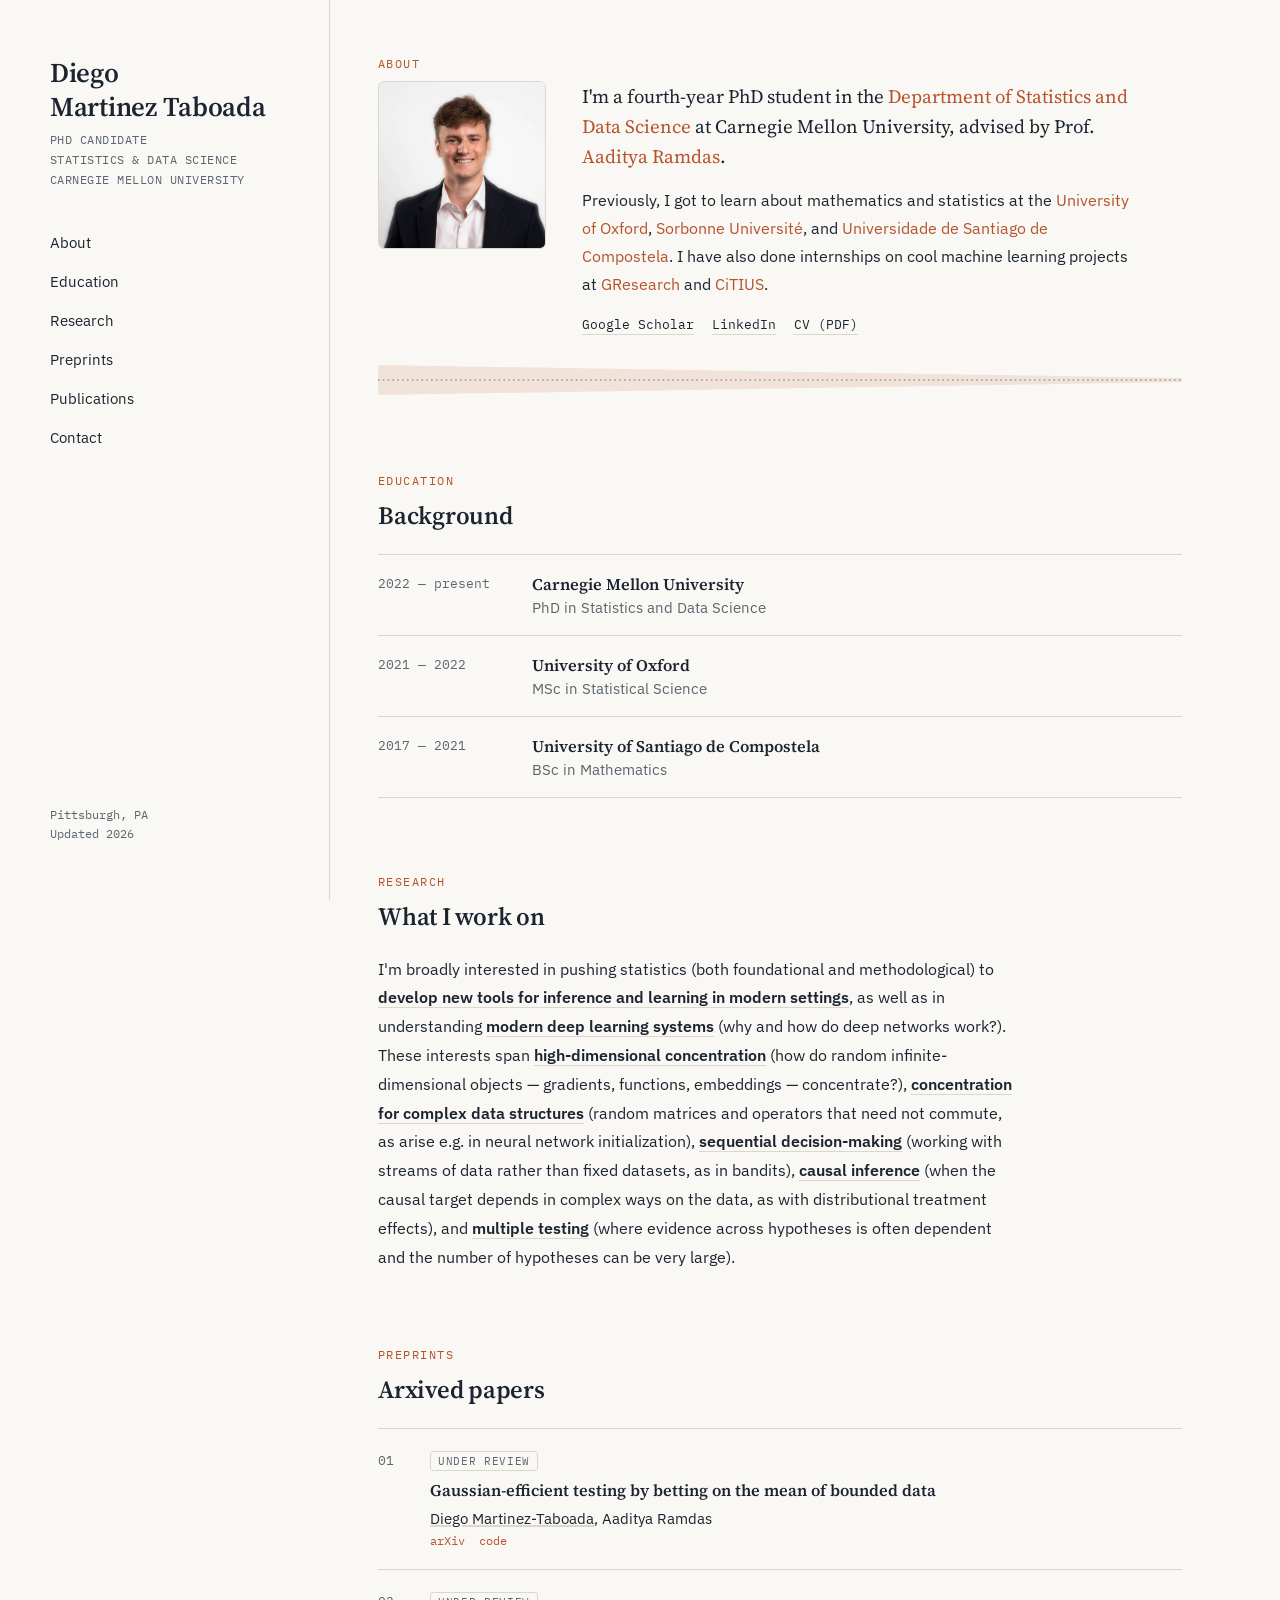
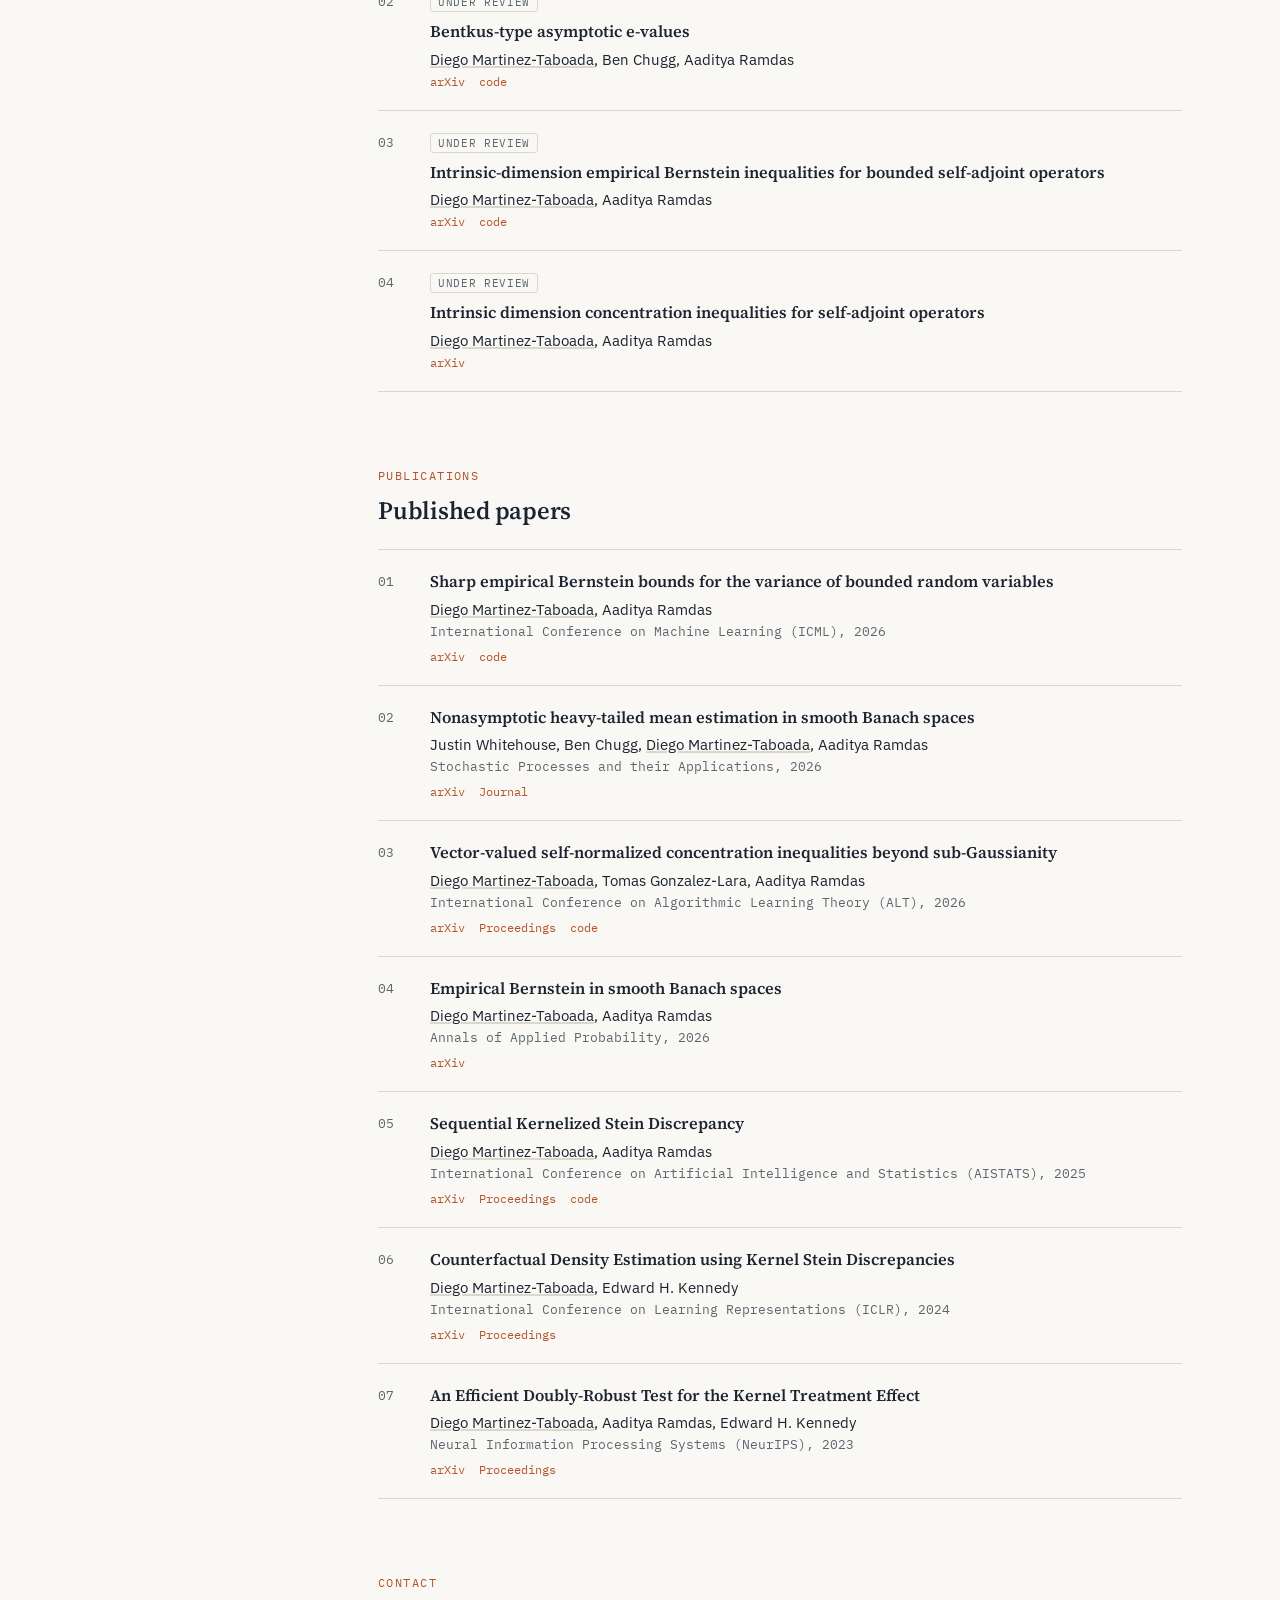
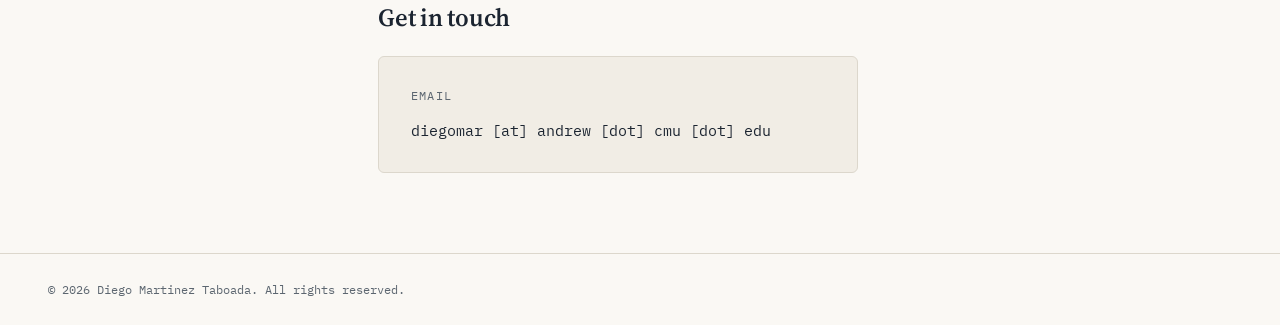
==== index.html @ 3e7004f0 "Add GE betting paper" ====
<!DOCTYPE html>
<html lang="en">
<head>
<meta charset="UTF-8">
<meta name="viewport" content="width=device-width, initial-scale=1.0">
<title>Diego Martinez Taboada</title>
<link rel="preconnect" href="https://fonts.googleapis.com">
<link rel="preconnect" href="https://fonts.gstatic.com" crossorigin>
<link href="https://fonts.googleapis.com/css2?family=Source+Serif+4:opsz,wght@8..60,400;8..60,500;8..60,600&family=IBM+Plex+Sans:wght@400;500;600&family=IBM+Plex+Mono:wght@400;500&display=swap" rel="stylesheet">
<style>
  :root {
    --ink: #1B2430;
    --paper: #FAF8F4;
    --rust: #B5532C;
    --line: #DCD7CC;
    --slate: #5C6670;
    --paper-deep: #F1EDE5;

    --display: "Source Serif 4", serif;
    --body: "IBM Plex Sans", sans-serif;
    --mono: "IBM Plex Mono", monospace;
  }

  * { box-sizing: border-box; }

  html { scroll-behavior: smooth; }

  body {
    margin: 0;
    font-family: var(--body);
    color: var(--ink);
    background: var(--paper);
    -webkit-font-smoothing: antialiased;
  }

  a { color: var(--rust); text-decoration: none; }
  a:hover { text-decoration: underline; }
  a:focus-visible, button:focus-visible {
    outline: 2px solid var(--rust);
    outline-offset: 3px;
  }

  /* ---------- Layout shell ---------- */

  .shell {
    display: grid;
    grid-template-columns: 280px 1fr;
    max-width: 1180px;
    margin: 0 auto;
    min-height: 100vh;
  }

  /* ---------- Sidebar ---------- */

  .sidebar {
    border-right: 1px solid var(--line);
    padding: 56px 36px 56px 0;
    position: sticky;
    top: 0;
    align-self: start;
    height: 100vh;
    display: flex;
    flex-direction: column;
  }

  .sidebar .name {
    font-family: var(--display);
    font-size: 1.7rem;
    font-weight: 600;
    line-height: 1.25;
    letter-spacing: -0.01em;
    margin: 0 0 6px;
  }

  .sidebar .role {
    font-family: var(--mono);
    font-size: 0.78rem;
    letter-spacing: 0.04em;
    color: var(--slate);
    text-transform: uppercase;
    margin: 0 0 36px;
    line-height: 1.6;
  }

  .sidebar nav ul {
    list-style: none;
    padding: 0;
    margin: 0;
  }

  .sidebar nav li { margin-bottom: 6px; }

  .sidebar nav a {
    display: block;
    color: var(--ink);
    font-size: 0.92rem;
    padding: 7px 0;
    position: relative;
    transition: color 0.15s ease, padding-left 0.15s ease;
  }

  .sidebar nav a::before {
    content: "";
    position: absolute;
    left: -36px;
    top: 50%;
    transform: translateY(-50%);
    width: 22px;
    height: 1px;
    background: var(--rust);
    opacity: 0;
    transition: opacity 0.15s ease, left 0.15s ease;
  }

  .sidebar nav a:hover,
  .sidebar nav a:focus-visible {
    color: var(--rust);
    text-decoration: none;
    padding-left: 10px;
  }

  .sidebar nav a:hover::before,
  .sidebar nav a:focus-visible::before {
    opacity: 1;
    left: -14px;
  }

  .sidebar-foot {
    margin-top: auto;
    font-family: var(--mono);
    font-size: 0.72rem;
    color: var(--slate);
    line-height: 1.7;
  }

  /* ---------- Main ---------- */

  main {
    padding: 56px 48px 80px;
  }

  section { margin-bottom: 76px; }
  section:last-child { margin-bottom: 0; }

  .eyebrow {
    font-family: var(--mono);
    font-size: 0.75rem;
    letter-spacing: 0.12em;
    text-transform: uppercase;
    color: var(--rust);
    margin: 0 0 10px;
  }

  h2 {
    font-family: var(--display);
    font-size: 1.55rem;
    font-weight: 600;
    margin: 0 0 22px;
    letter-spacing: -0.01em;
  }

  /* ---------- Hero / About ---------- */

  .hero {
    display: grid;
    grid-template-columns: 168px 1fr;
    gap: 36px;
    align-items: start;
    margin-bottom: 28px;
  }

  .hero img {
    width: 168px;
    height: 168px;
    border-radius: 6px;
    object-fit: cover;
    border: 1px solid var(--line);
  }

  .hero-text p {
    margin: 0 0 14px;
    font-size: 1rem;
    line-height: 1.75;
    color: var(--ink);
    max-width: 56ch;
  }

  .hero-text .lede {
    font-family: var(--display);
    font-size: 1.18rem;
    line-height: 1.6;
    color: var(--ink);
  }

  .links-row {
    display: flex;
    flex-wrap: wrap;
    gap: 8px 18px;
    font-family: var(--mono);
    font-size: 0.82rem;
    margin-top: 18px;
  }

  .links-row a {
    color: var(--ink);
    border-bottom: 1px solid var(--line);
    padding-bottom: 1px;
    transition: border-color 0.15s ease, color 0.15s ease;
  }

  .links-row a:hover {
    color: var(--rust);
    border-color: var(--rust);
    text-decoration: none;
  }

  /* ---------- Concentration band — signature divider ---------- */

  .band {
    width: 100%;
    height: 34px;
    margin: 8px 0 0;
    display: block;
  }

  .band path.bound { fill: var(--rust); opacity: 0.13; }
  .band line.mean { stroke: var(--slate); stroke-width: 1; stroke-dasharray: 2 4; }

  /* ---------- Education ---------- */

  .edu-list {
    list-style: none;
    margin: 0;
    padding: 0;
    border-top: 1px solid var(--line);
  }

  .edu-item {
    display: grid;
    grid-template-columns: 130px 1fr;
    gap: 24px;
    padding: 18px 0;
    border-bottom: 1px solid var(--line);
  }

  .edu-item .years {
    font-family: var(--mono);
    font-size: 0.8rem;
    color: var(--slate);
    padding-top: 2px;
  }

  .edu-item .what strong {
    font-family: var(--display);
    font-weight: 600;
    font-size: 1.02rem;
    display: block;
    margin-bottom: 2px;
  }

  .edu-item .what span {
    font-size: 0.92rem;
    color: var(--slate);
  }

  /* ---------- Research ---------- */

  .research-text p {
    font-size: 1rem;
    line-height: 1.8;
    max-width: 64ch;
    margin: 0;
  }

  .research-text strong {
    font-weight: 600;
    border-bottom: 1px solid var(--line);
  }

  /* ---------- Preprints / Publications ---------- */

  .pub-list {
    list-style: none;
    margin: 0;
    padding: 0;
    counter-reset: pub;
  }

  .pub-item {
    counter-increment: pub;
    display: grid;
    grid-template-columns: 34px 1fr;
    gap: 18px;
    padding: 20px 0;
    border-bottom: 1px solid var(--line);
  }

  .pub-list .pub-item:first-child { border-top: 1px solid var(--line); }

  .pub-item::before {
    content: counter(pub, decimal-leading-zero);
    font-family: var(--mono);
    font-size: 0.8rem;
    color: var(--slate);
    padding-top: 3px;
  }

  .pub-title {
    font-family: var(--display);
    font-weight: 600;
    font-size: 1.02rem;
    line-height: 1.45;
    margin: 0 0 6px;
  }

  .pub-authors {
    font-size: 0.92rem;
    color: var(--ink);
    margin: 0 0 4px;
  }

  .pub-authors .me {
    text-decoration: underline;
    text-decoration-color: var(--line);
    text-decoration-thickness: 1.5px;
  }

  .pub-venue {
    font-family: var(--mono);
    font-size: 0.8rem;
    color: var(--slate);
    margin: 0 0 8px;
  }

  .pub-links {
    font-family: var(--mono);
    font-size: 0.78rem;
    display: flex;
    gap: 14px;
  }

  .pub-links a {
    color: var(--rust);
    border-bottom: 1px solid transparent;
  }

  .pub-links a:hover {
    text-decoration: none;
    border-bottom-color: var(--rust);
  }

  .status-tag {
    display: inline-block;
    font-family: var(--mono);
    font-size: 0.7rem;
    letter-spacing: 0.06em;
    text-transform: uppercase;
    color: var(--slate);
    border: 1px solid var(--line);
    border-radius: 3px;
    padding: 2px 7px;
    margin-bottom: 8px;
  }

  /* ---------- Contact ---------- */

  .contact-card {
    border: 1px solid var(--line);
    border-radius: 6px;
    padding: 28px 32px;
    background: var(--paper-deep);
    max-width: 480px;
  }

  .contact-card p {
    margin: 0;
    font-family: var(--mono);
    font-size: 0.95rem;
    line-height: 1.8;
  }

  .contact-card .label {
    font-family: var(--mono);
    font-size: 0.75rem;
    text-transform: uppercase;
    letter-spacing: 0.1em;
    color: var(--slate);
    margin: 0 0 10px;
  }

  footer {
    border-top: 1px solid var(--line);
    padding: 28px 48px;
    font-family: var(--mono);
    font-size: 0.75rem;
    color: var(--slate);
  }

  /* ---------- Mobile nav ---------- */

  .mobile-bar {
    display: none;
  }

  /* ---------- Responsive ---------- */

  @media (max-width: 900px) {
    .shell { grid-template-columns: 1fr; }

    .sidebar {
      position: relative;
      height: auto;
      border-right: none;
      border-bottom: 1px solid var(--line);
      padding: 28px 24px;
      flex-direction: row;
      align-items: center;
      justify-content: space-between;
      flex-wrap: wrap;
      gap: 12px;
    }

    .sidebar .name { font-size: 1.4rem; margin: 0; }
    .sidebar .role { display: none; }
    .sidebar-foot { display: none; }

    .sidebar nav ul {
      display: flex;
      flex-wrap: wrap;
      gap: 4px 16px;
    }

    .sidebar nav a::before { display: none; }
    .sidebar nav a { padding: 4px 0; font-size: 0.85rem; }
    .sidebar nav a:hover { padding-left: 0; }

    main { padding: 40px 24px 60px; }

    .hero {
      grid-template-columns: 1fr;
      gap: 20px;
    }

    .hero img { width: 120px; height: 120px; }

    .edu-item, .pub-item {
      grid-template-columns: 1fr;
      gap: 6px;
    }

    .edu-item .years { order: 2; }
    .pub-item::before { display: none; }

    footer { padding: 24px; }
  }

  /* Reduced motion */
  @media (prefers-reduced-motion: reduce) {
    html { scroll-behavior: auto; }
    * { transition: none !important; }
  }
</style>
</head>
<body>
<div class="shell">

  <aside class="sidebar">
    <div>
      <p class="name">Diego Martinez&nbsp;Taboada</p>
      <p class="role">PhD Candidate<br>Statistics &amp; Data Science<br>Carnegie Mellon University</p>
    </div>
    <nav aria-label="Section navigation">
      <ul>
        <li><a href="#about">About</a></li>
        <li><a href="#education">Education</a></li>
        <li><a href="#research">Research</a></li>
        <li><a href="#preprints">Preprints</a></li>
        <li><a href="#publications">Publications</a></li>
        <li><a href="#contact">Contact</a></li>
      </ul>
    </nav>
    <div class="sidebar-foot">
      Pittsburgh, PA<br>
      Updated 2026
    </div>
  </aside>

  <main>

    <section id="about">
      <p class="eyebrow">About</p>
      <div class="hero">
        <img src="profile.jpg" alt="Portrait of Diego Martinez Taboada">
        <div class="hero-text">
          <p class="lede">
            I'm a fourth-year PhD student in the
            <a href="https://www.cmu.edu/dietrich/statistics-datascience/index.html" target="_blank">Department of Statistics and Data Science</a>
            at Carnegie Mellon University, advised by Prof.
            <a href="https://www.stat.cmu.edu/~aramdas/" target="_blank">Aaditya Ramdas</a>.
          </p>
          <p>
            Previously, I got to learn about mathematics and statistics at
            the <a href="https://www.stats.ox.ac.uk" target="_blank">University of Oxford</a>, 
            <a href="https://www.sorbonne-universite.fr/en" target="_blank">Sorbonne Université</a>, and  
            <a href="https://www.usc.gal/en" target="_blank">Universidade de Santiago de Compostela</a>. 
            I have also done internships on cool machine learning projects at 
            <a href="https://www.gresearch.com" target="_blank">GResearch</a> and
            <a href="https://citius.gal" target="_blank">CiTIUS</a>.
          </p>
          <div class="links-row">
            <a href="https://scholar.google.com/citations?user=9-p1MCsAAAAJ&hl=en" target="_blank">Google Scholar</a>
            <a href="https://www.linkedin.com/in/diego-martinez-taboada/" target="_blank">LinkedIn</a>
            <a href="CV.pdf" target="_blank">CV (PDF)</a>
          </div>
        </div>
      </div>
      <svg class="band" viewBox="0 0 1000 34" preserveAspectRatio="none" aria-hidden="true">
        <path class="bound" d="M0,2 L1000,15 L1000,19 L0,32 Z"></path>
        <line class="mean" x1="0" y1="17" x2="1000" y2="17"></line>
      </svg>
    </section>

    <section id="education">
      <p class="eyebrow">Education</p>
      <h2>Background</h2>
      <ul class="edu-list">
        <li class="edu-item">
          <div class="years">2022 — present</div>
          <div class="what">
            <strong>Carnegie Mellon University</strong>
            <span>PhD in Statistics and Data Science</span>
          </div>
        </li>
        <li class="edu-item">
          <div class="years">2021 — 2022</div>
          <div class="what">
            <strong>University of Oxford</strong>
            <span>MSc in Statistical Science</span>
          </div>
        </li>
        <li class="edu-item">
          <div class="years">2017 — 2021</div>
          <div class="what">
            <strong>University of Santiago de Compostela</strong>
            <span>BSc in Mathematics</span>
          </div>
        </li>
      </ul>
    </section>

    <section id="research">
  <p class="eyebrow">Research</p>
  <h2>What I work on</h2>
  <div class="research-text">
    <p>
      I'm broadly interested in pushing statistics (both foundational and methodological) to <strong>develop
      new tools for inference and learning in modern settings</strong>, as well as in understanding
      <strong>modern deep learning systems</strong> (why and how do deep networks work?).
    </p>
    <p>
      These interests span <strong>high-dimensional concentration</strong> (how do random infinite-dimensional
      objects — gradients, functions, embeddings — concentrate?), <strong>concentration for complex data
      structures</strong> (random matrices and operators that need not commute, as arise e.g. in neural network
      initialization), <strong>sequential decision-making</strong> (working with streams of data rather than
      fixed datasets, as in bandits), <strong>causal inference</strong> (when the causal target depends in
      complex ways on the data, as with distributional treatment effects), and <strong>multiple testing</strong>
      (where evidence across hypotheses is often dependent and the number of hypotheses can be very large).
    </p>
  </div>
</section>

    <section id="preprints">
      <p class="eyebrow">Preprints</p>
      <h2>Arxived papers</h2>
      <ol class="pub-list">
        <li class="pub-item">
          <div>
            <span class="status-tag">Under review</span>
            <p class="pub-title">Gaussian-efficient testing by betting on the mean of bounded data</p>
            <p class="pub-authors"><span class="me">Diego Martinez-Taboada</span>, Aaditya Ramdas</p>
            <div class="pub-links">
              <a href="https://arxiv.org/abs/2608.21694" target="_blank">arXiv</a>
              <a href="https://github.com/DMartinezT/betting" target="_blank">code</a>
              
            </div>
          </div>
        </li>
        <li class="pub-item">
          <div>
            <span class="status-tag">Under review</span>
            <p class="pub-title">Bentkus-type asymptotic e-values</p>
            <p class="pub-authors"><span class="me">Diego Martinez-Taboada</span>, Ben Chugg, Aaditya Ramdas</p>
            <div class="pub-links">
              <a href="https://arxiv.org/abs/2606.06332" target="_blank">arXiv</a>
              <a href="https://github.com/DMartinezT/bentkus_evalues" target="_blank">code</a>
              
            </div>
          </div>
        </li>
        <li class="pub-item">
          <div>
            <span class="status-tag">Under review</span>
            <p class="pub-title">Intrinsic-dimension empirical Bernstein inequalities for bounded self-adjoint operators</p>
            <p class="pub-authors"><span class="me">Diego Martinez-Taboada</span>, Aaditya Ramdas</p>
            <div class="pub-links">
              <a href="https://arxiv.org/abs/2605.15278" target="_blank">arXiv</a>
              <a href="https://github.com/DMartinezT/empirical_bernstein_matrix" target="_blank">code</a>
            </div>
          </div>
        </li>
        <li class="pub-item">
          <div>
            <span class="status-tag">Under review</span>
            <p class="pub-title">Intrinsic dimension concentration inequalities for self-adjoint operators</p>
            <p class="pub-authors"><span class="me">Diego Martinez-Taboada</span>, Aaditya Ramdas</p>
            <div class="pub-links">
              <a href="https://arxiv.org/abs/2602.13465" target="_blank">arXiv</a>
            </div>
          </div>
        </li>
      </ol>
    </section>

    <section id="publications">
      <p class="eyebrow">Publications</p>
      <h2>Published papers</h2>
      <ol class="pub-list">
        <li class="pub-item">
          <div>
            <p class="pub-title">Sharp empirical Bernstein bounds for the variance of bounded random variables</p>
            <p class="pub-authors"><span class="me">Diego Martinez-Taboada</span>, Aaditya Ramdas</p>
            <p class="pub-venue">International Conference on Machine Learning (ICML), 2026</p>
            <div class="pub-links">
              <a href="https://arxiv.org/abs/2505.01987" target="_blank">arXiv</a>
              <a href="https://github.com/DMartinezT/emp_bernstein_variance" target="_blank">code</a>
            </div>
          </div>
        </li>
        <li class="pub-item">
          <div>
            <p class="pub-title">Nonasymptotic heavy-tailed mean estimation in smooth Banach spaces</p>
            <p class="pub-authors">Justin Whitehouse, Ben Chugg, <span class="me">Diego Martinez-Taboada</span>, Aaditya Ramdas</p>
            <p class="pub-venue">Stochastic Processes and their Applications, 2026</p>
            <div class="pub-links">
              <a href="https://arxiv.org/abs/2411.11271" target="_blank">arXiv</a>
              <a href="https://www.sciencedirect.com/science/article/abs/pii/S0304414926000918" target="_blank">Journal</a>
            </div>
          </div>
        </li>
        <li class="pub-item">
          <div>
            <p class="pub-title">Vector-valued self-normalized concentration inequalities beyond sub-Gaussianity</p>
            <p class="pub-authors"><span class="me">Diego Martinez-Taboada</span>, Tomas Gonzalez-Lara, Aaditya Ramdas</p>
            <p class="pub-venue">International Conference on Algorithmic Learning Theory (ALT), 2026</p>
            <div class="pub-links">
              <a href="https://arxiv.org/abs/2511.03606" target="_blank">arXiv</a>
              <a href="https://proceedings.mlr.press/v313/martinez-taboada26a.html" target="_blank">Proceedings</a>
              <a href="https://github.com/DMartinezT/self_normalized" target="_blank">code</a>
            </div>
          </div>
        </li>
        <li class="pub-item">
          <div>
            <p class="pub-title">Empirical Bernstein in smooth Banach spaces</p>
            <p class="pub-authors"><span class="me">Diego Martinez-Taboada</span>, Aaditya Ramdas</p>
            <p class="pub-venue">Annals of Applied Probability, 2026</p>
            <div class="pub-links">
              <a href="https://arxiv.org/abs/2409.06060" target="_blank">arXiv</a>
            </div>
          </div>
        </li>
        <li class="pub-item">
          <div>
            <p class="pub-title">Sequential Kernelized Stein Discrepancy</p>
            <p class="pub-authors"><span class="me">Diego Martinez-Taboada</span>, Aaditya Ramdas</p>
            <p class="pub-venue">International Conference on Artificial Intelligence and Statistics (AISTATS), 2025</p>
            <div class="pub-links">
              <a href="https://arxiv.org/abs/2409.17505" target="_blank">arXiv</a>
              <a href="https://proceedings.mlr.press/v258/martinez-taboada25a.html" target="_blank">Proceedings</a>
              <a href="https://github.com/DMartinezT/sequential_ksd" target="_blank">code</a>
            </div>
          </div>
        </li>
        <li class="pub-item">
          <div>
            <p class="pub-title">Counterfactual Density Estimation using Kernel Stein Discrepancies</p>
            <p class="pub-authors"><span class="me">Diego Martinez-Taboada</span>, Edward H. Kennedy</p>
            <p class="pub-venue">International Conference on Learning Representations (ICLR), 2024</p>
            <div class="pub-links">
              <a href="https://arxiv.org/abs/2309.16129" target="_blank">arXiv</a>
              <a href="https://proceedings.iclr.cc/paper_files/paper/2024/file/ff0da832a110c6537e885cdfbac80a94-Paper-Conference.pdf" target="_blank">Proceedings</a>
            </div>
          </div>
        </li>
        <li class="pub-item">
          <div>
            <p class="pub-title">An Efficient Doubly-Robust Test for the Kernel Treatment Effect</p>
            <p class="pub-authors"><span class="me">Diego Martinez-Taboada</span>, Aaditya Ramdas, Edward H. Kennedy</p>
            <p class="pub-venue">Neural Information Processing Systems (NeurIPS), 2023</p>
            <div class="pub-links">
              <a href="https://arxiv.org/abs/2304.13237" target="_blank">arXiv</a>
              <a href="https://proceedings.neurips.cc/paper_files/paper/2023/file/bccdd196d798a51a4961989984a9ed4a-Paper-Conference.pdf" target="_blank">Proceedings</a>
            </div>
          </div>
        </li>
      </ol>
    </section>

    <section id="contact">
      <p class="eyebrow">Contact</p>
      <h2>Get in touch</h2>
      <div class="contact-card">
        <p class="label">Email</p>
        <p>diegomar [at] andrew [dot] cmu [dot] edu</p>
      </div>
    </section>

  </main>
</div>

<footer>
  <div class="container">&copy; 2026 Diego Martinez Taboada. All rights reserved.</div>
</footer>

</body>
</html>
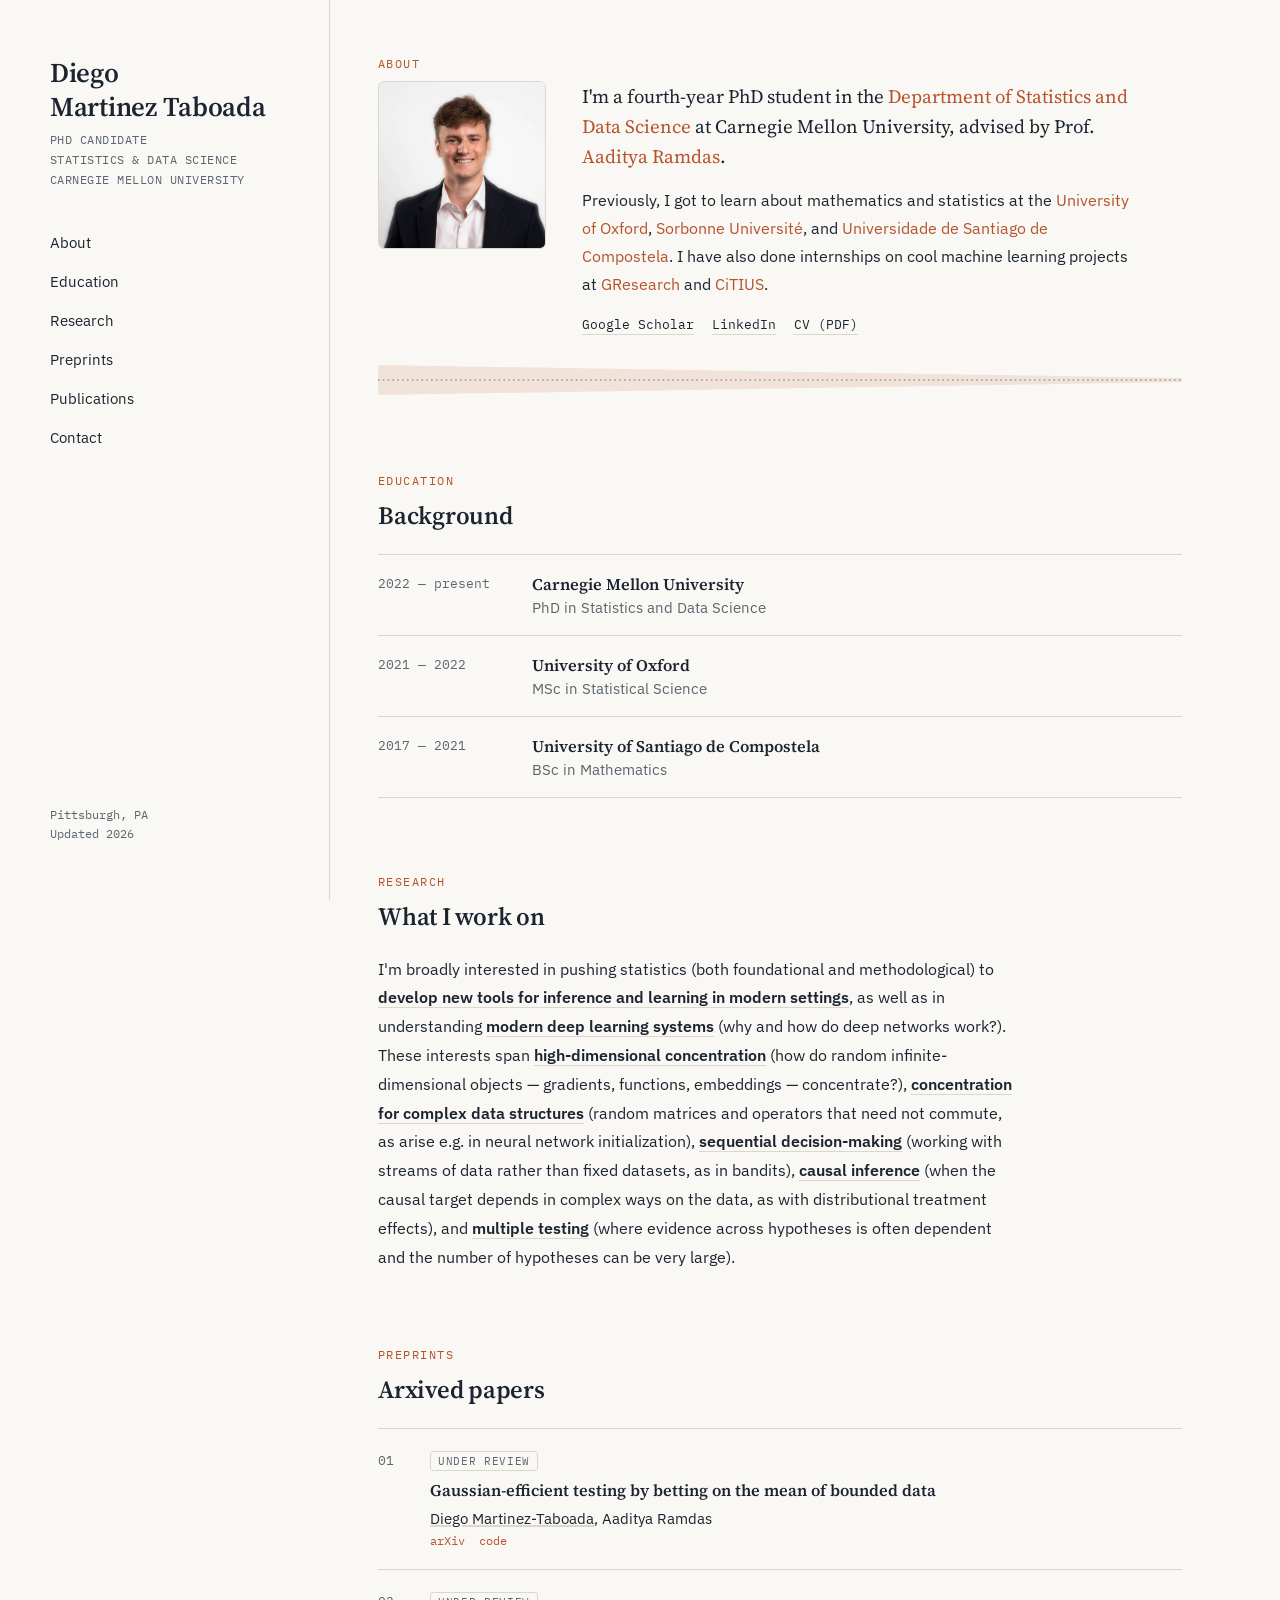
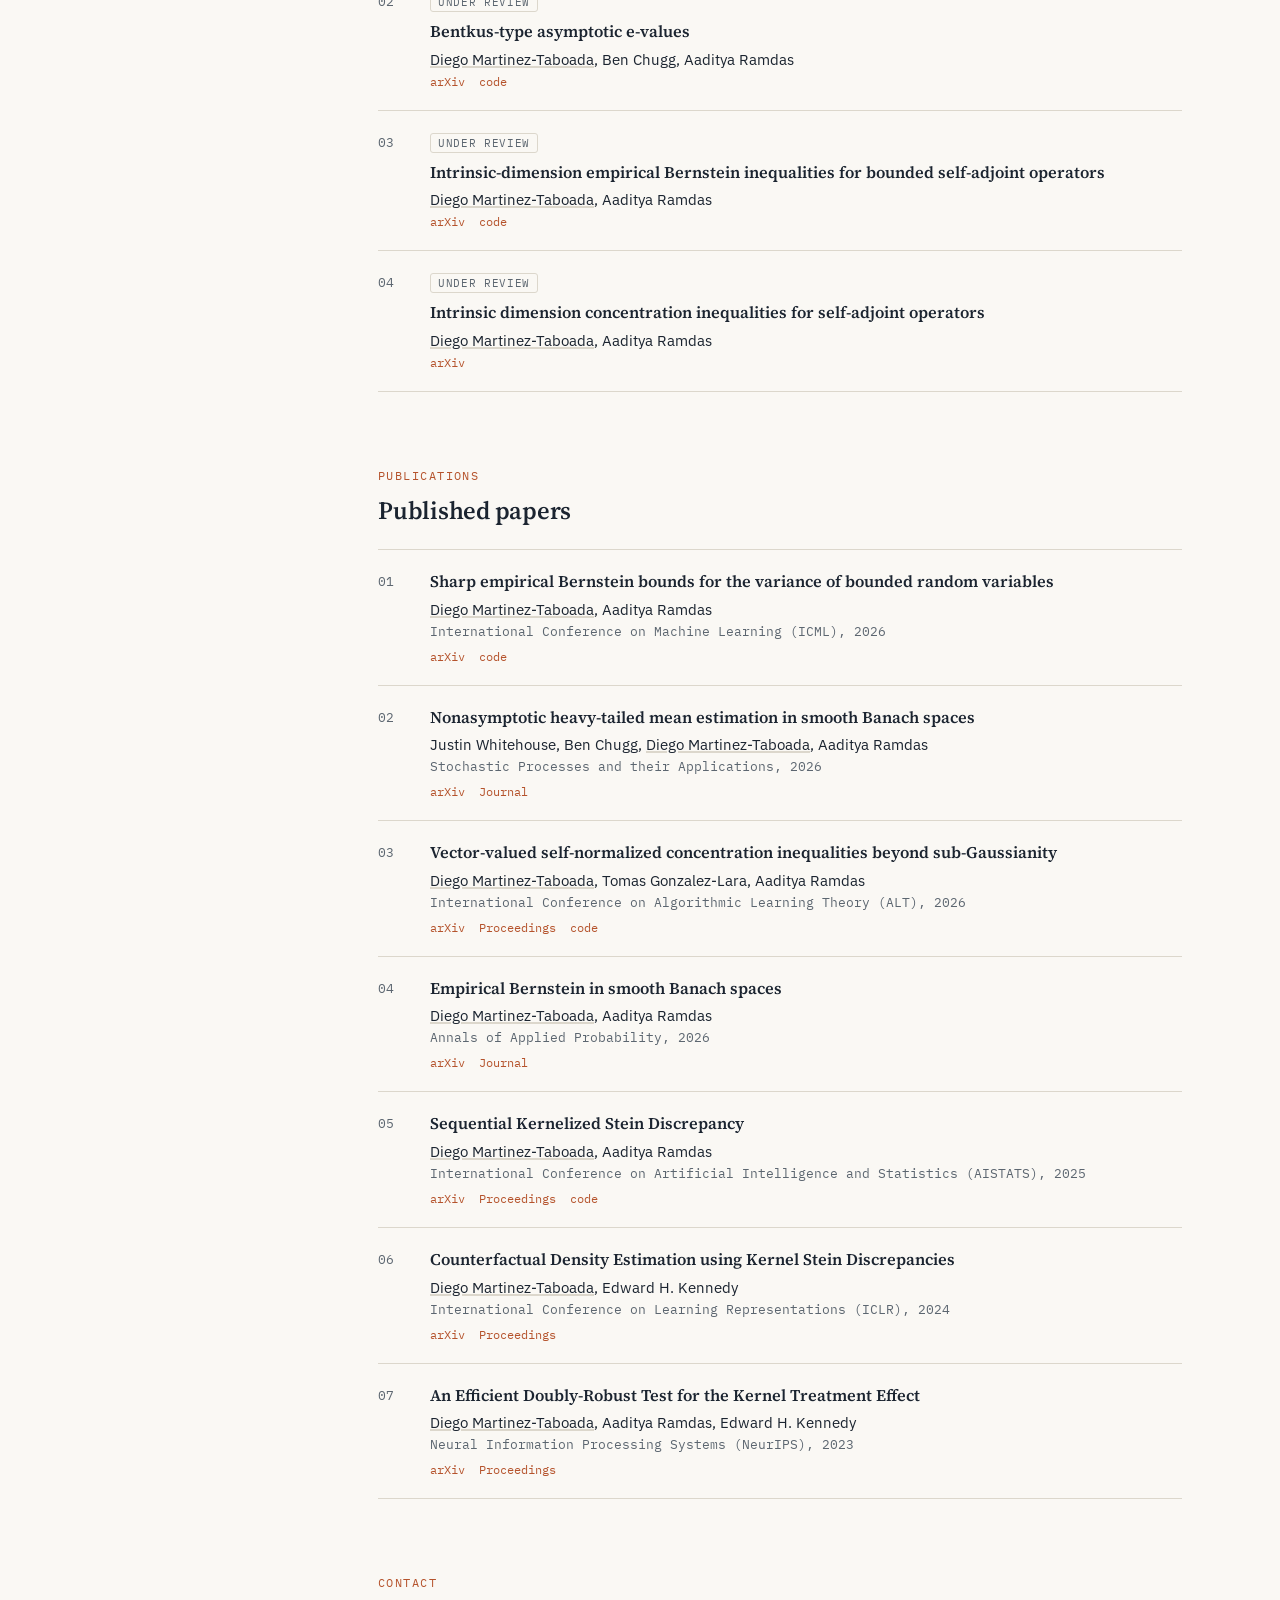
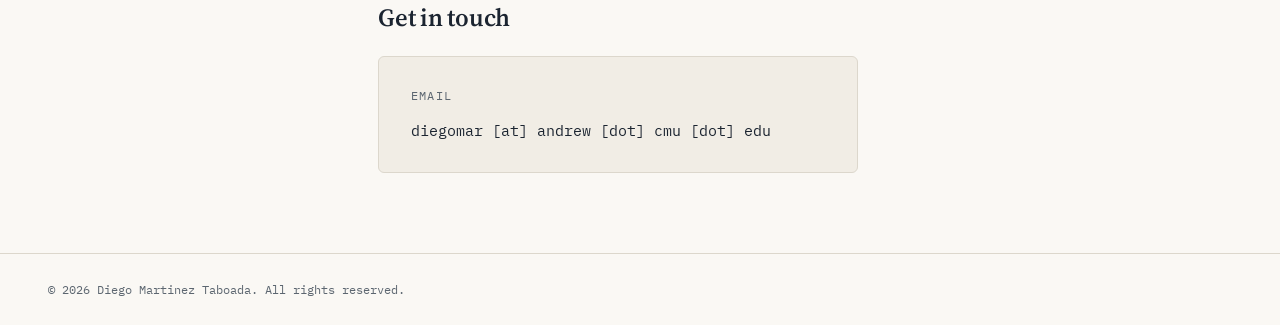
==== commit 5aa5dd0e: "Journal link for empirical bernstein in smooth banach spaces" ====
--- a/index.html
+++ b/index.html
@@ -666,6 +666,7 @@
             <p class="pub-venue">Annals of Applied Probability, 2026</p>
             <div class="pub-links">
               <a href="https://arxiv.org/abs/2409.06060" target="_blank">arXiv</a>
+              <a href="https://projecteuclid.org/journals/annals-of-applied-probability/volume-36/issue-3/Empirical-Bernstein-in-smooth-Banach-spaces/10.1214/25-AAP2277.full" target="_blank">Journal</a
             </div>
           </div>
         </li>
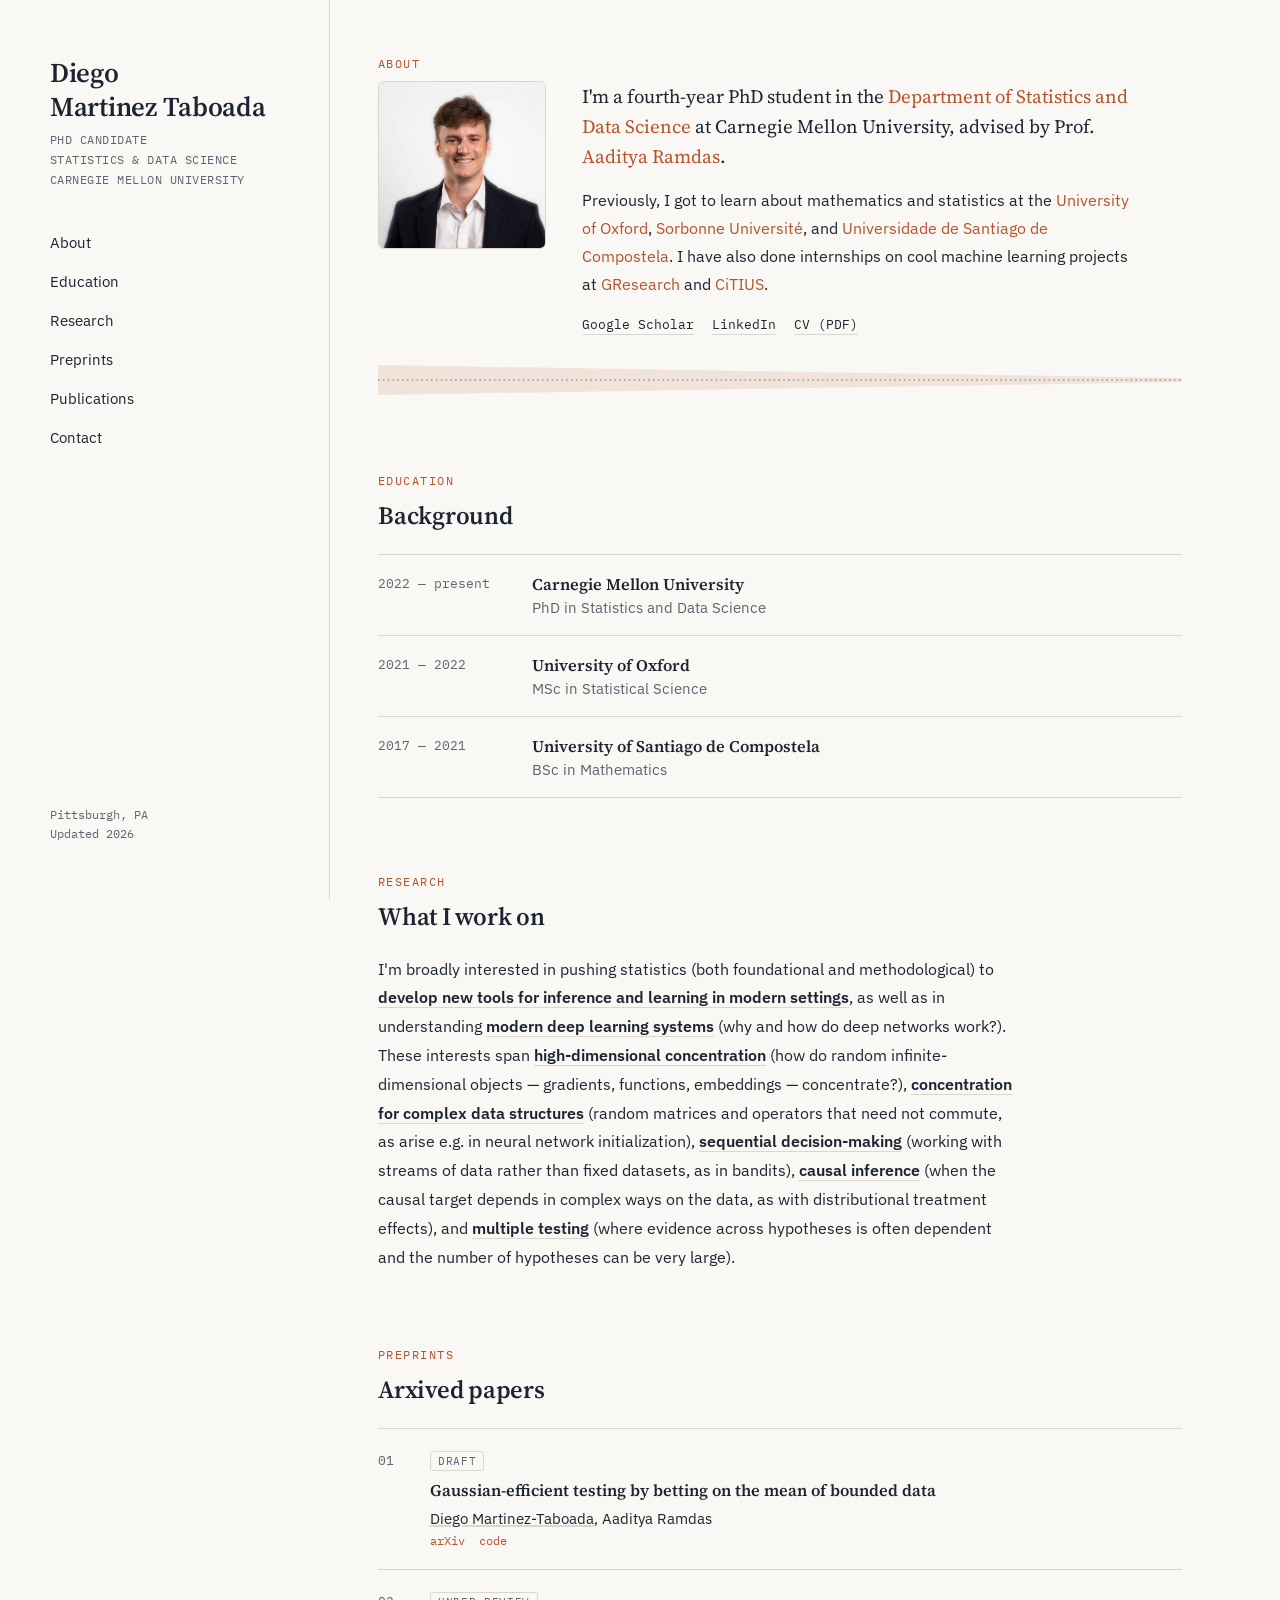
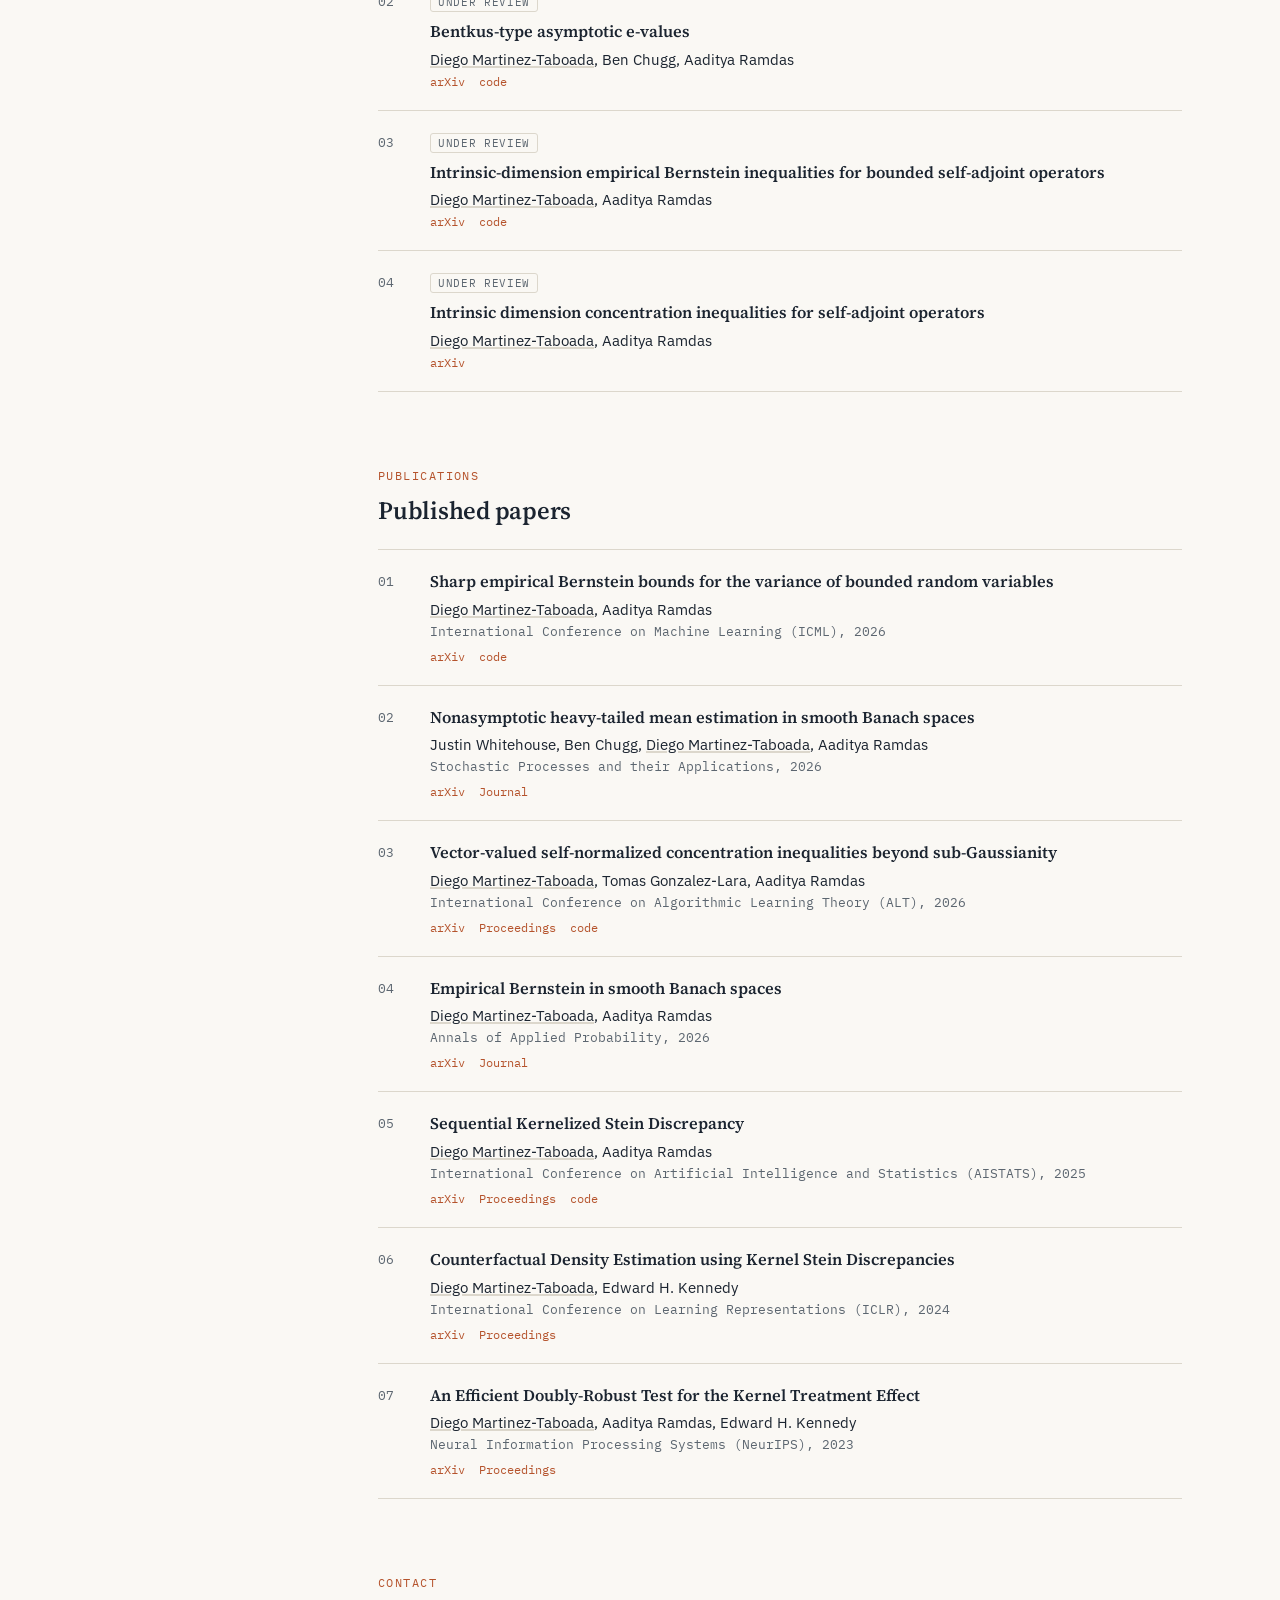
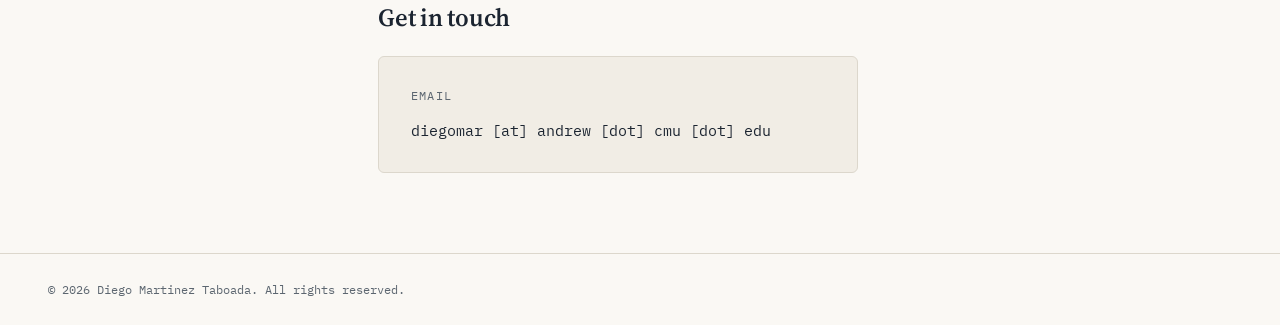
==== commit 9f2ab53b: "Update draft from under review" ====
--- a/index.html
+++ b/index.html
@@ -575,7 +575,7 @@
       <ol class="pub-list">
         <li class="pub-item">
           <div>
-            <span class="status-tag">Under review</span>
+            <span class="status-tag">Draft</span>
             <p class="pub-title">Gaussian-efficient testing by betting on the mean of bounded data</p>
             <p class="pub-authors"><span class="me">Diego Martinez-Taboada</span>, Aaditya Ramdas</p>
             <div class="pub-links">
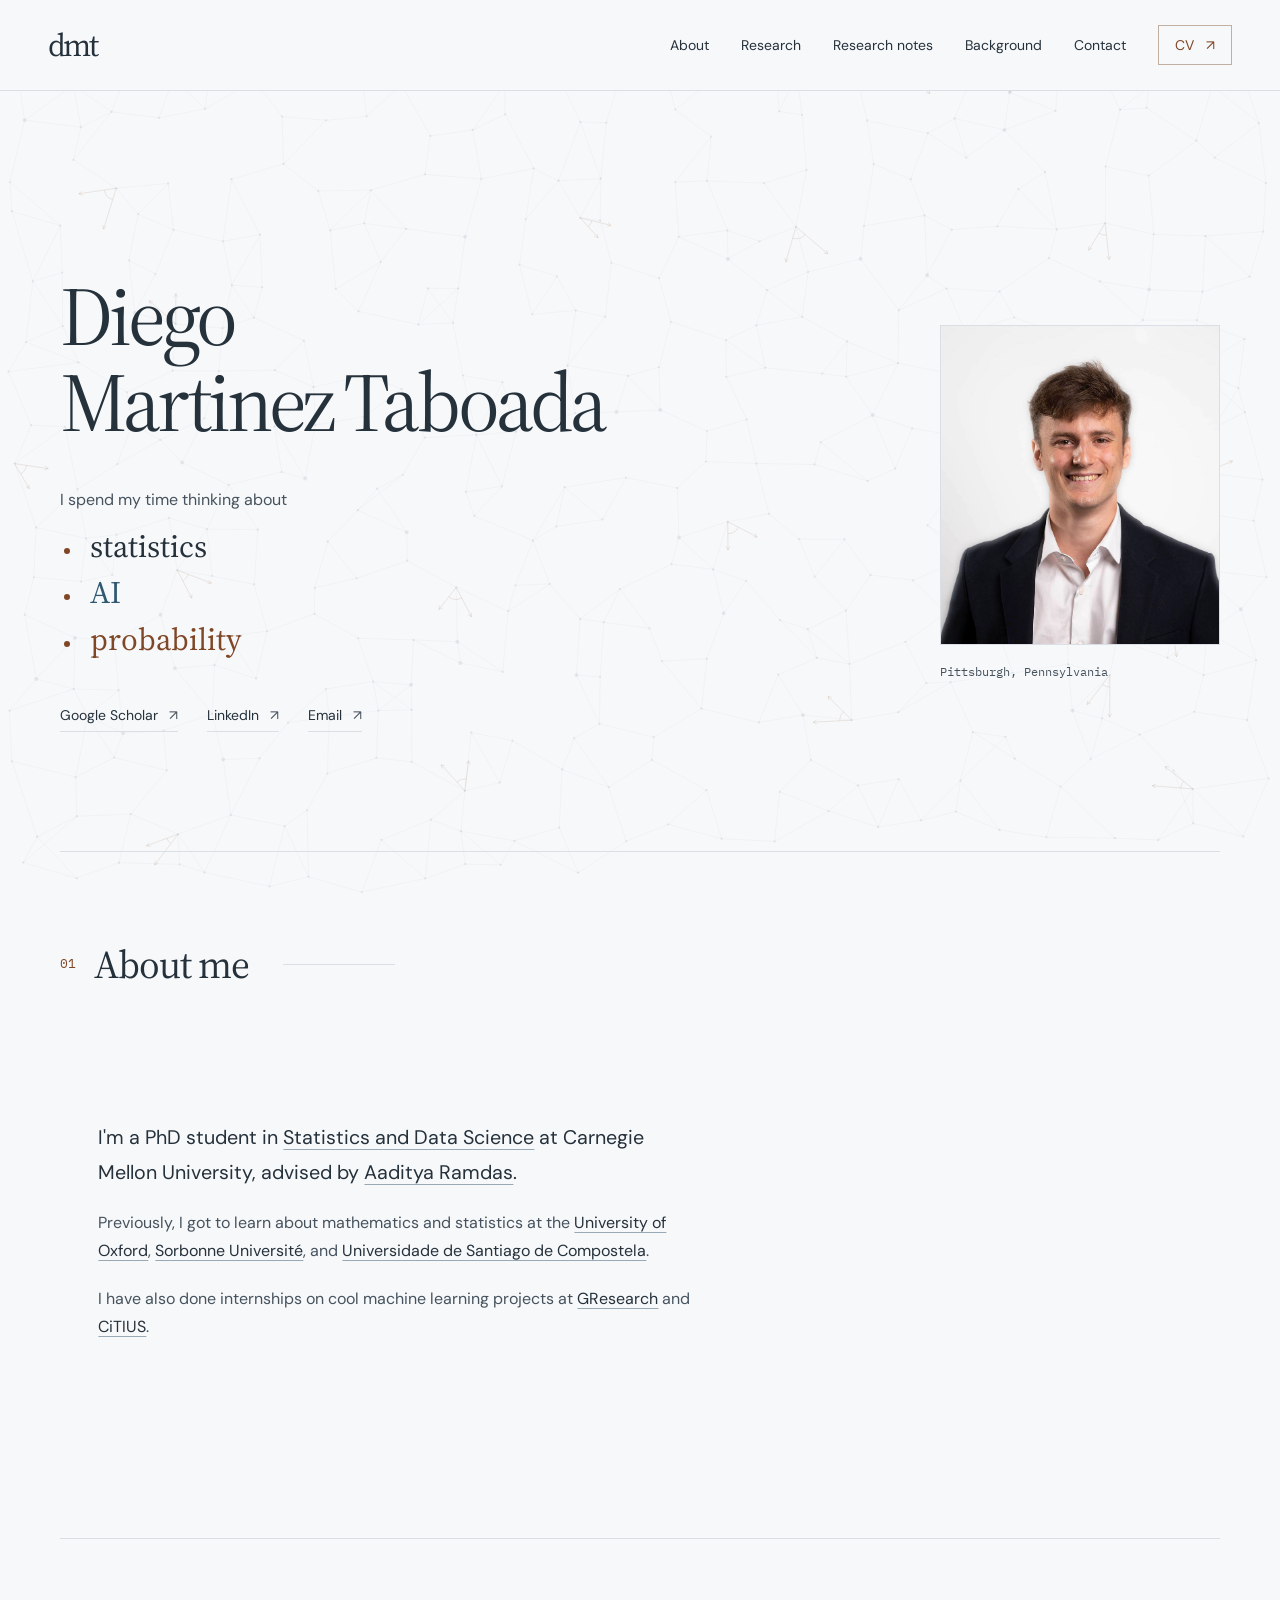
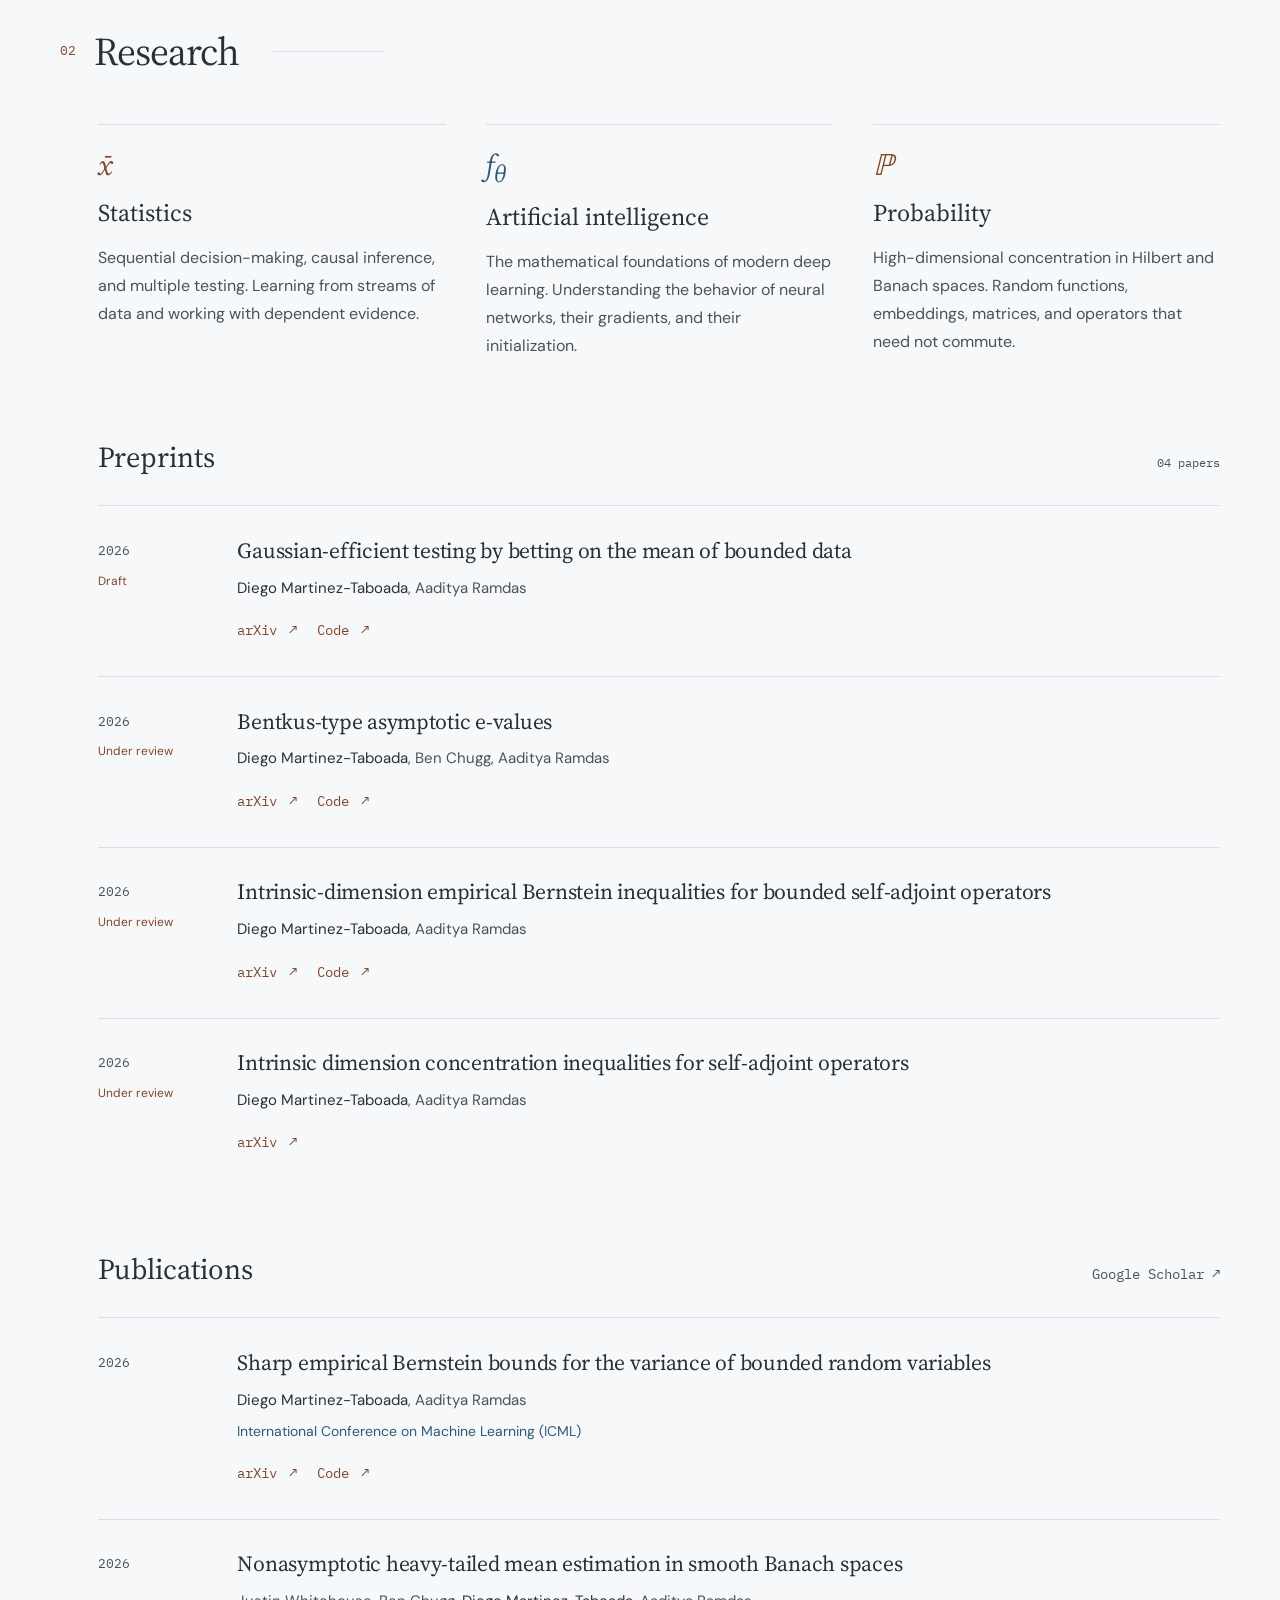
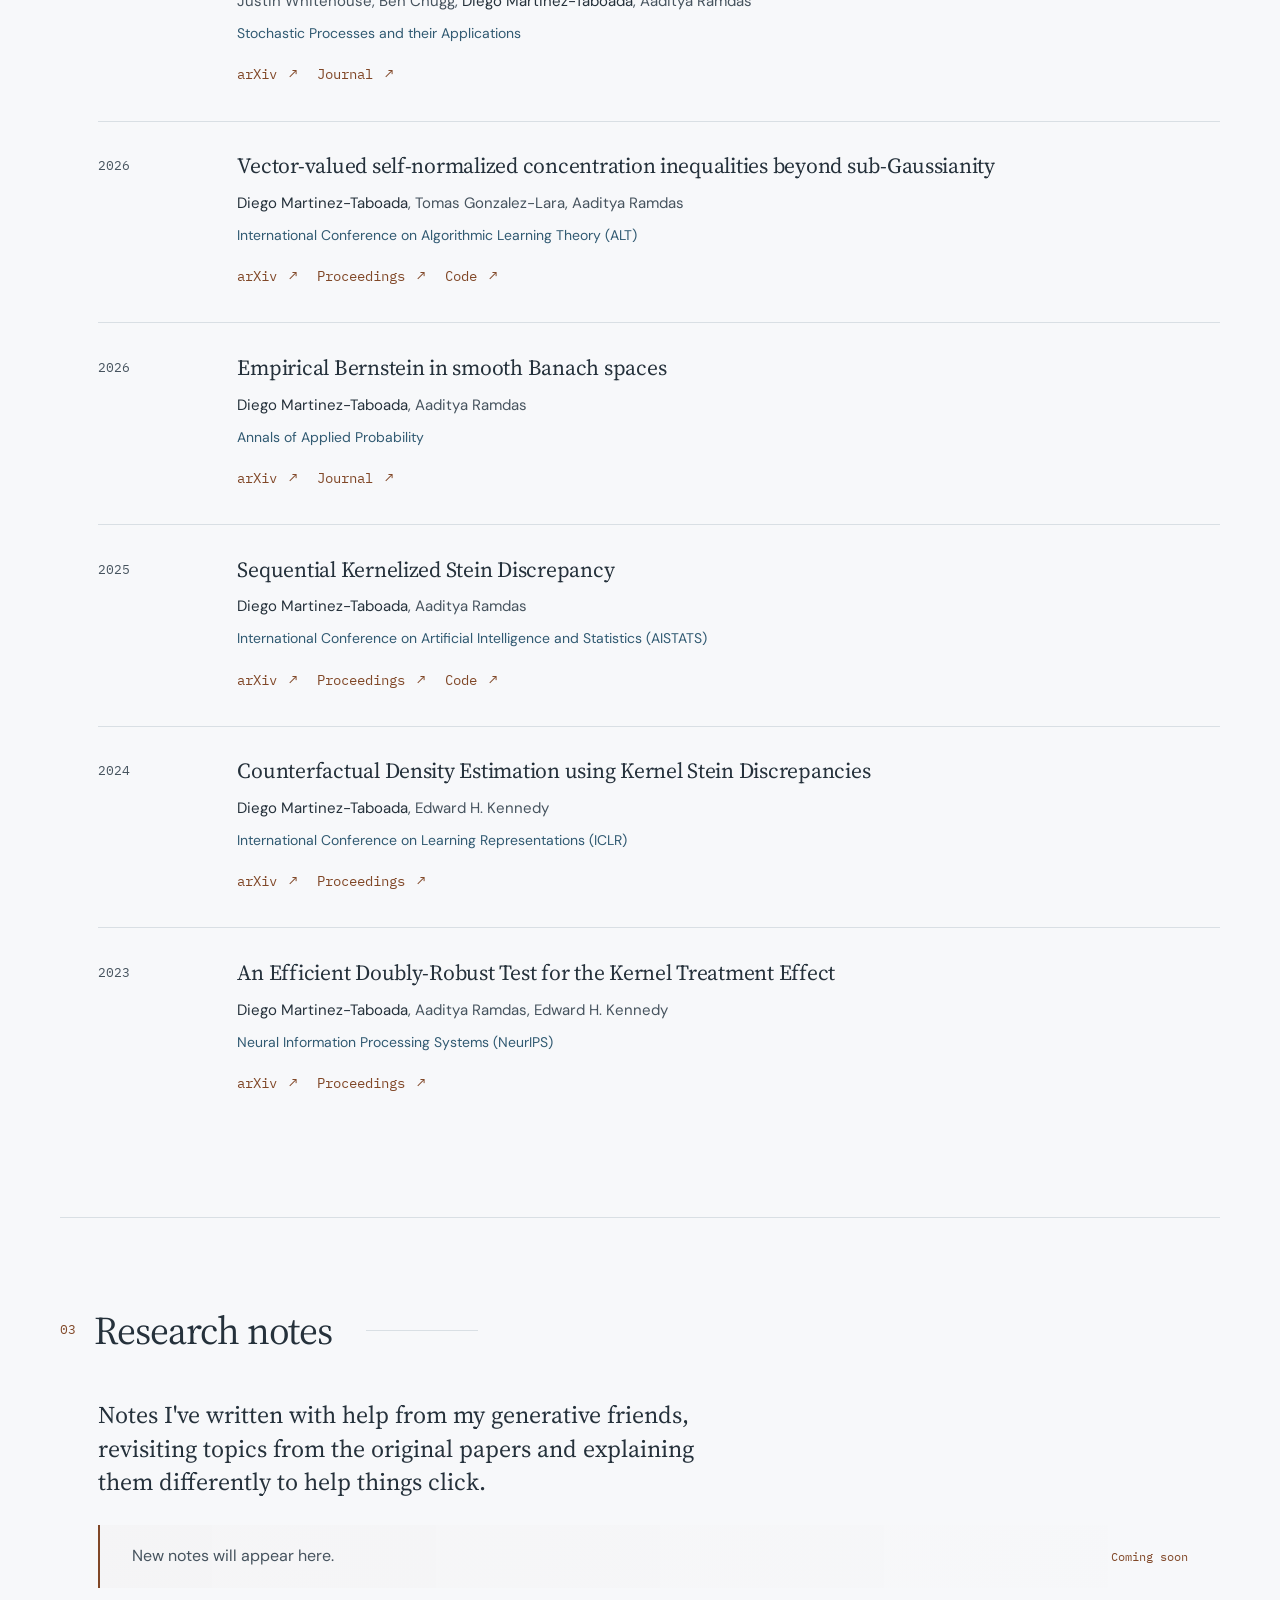
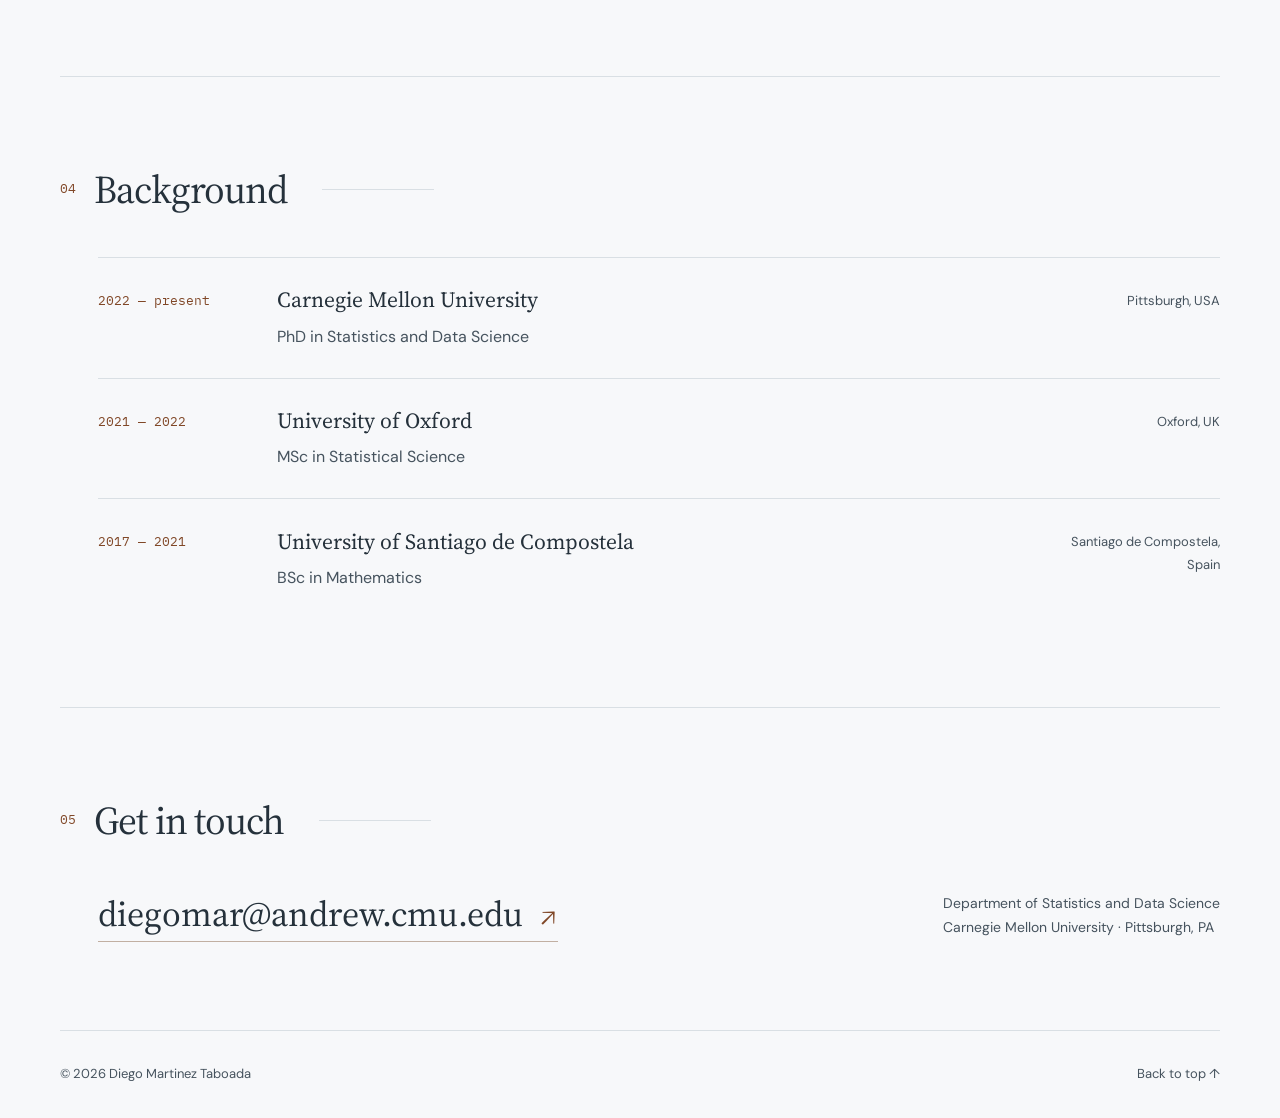
==== commit 6d561b48: "Second version" ====
--- a/index.html
+++ b/index.html
@@ -1,727 +1,154 @@
-<!DOCTYPE html>
+<!doctype html>
 <html lang="en">
 <head>
-<meta charset="UTF-8">
-<meta name="viewport" content="width=device-width, initial-scale=1.0">
-<title>Diego Martinez Taboada</title>
-<link rel="preconnect" href="https://fonts.googleapis.com">
-<link rel="preconnect" href="https://fonts.gstatic.com" crossorigin>
-<link href="https://fonts.googleapis.com/css2?family=Source+Serif+4:opsz,wght@8..60,400;8..60,500;8..60,600&family=IBM+Plex+Sans:wght@400;500;600&family=IBM+Plex+Mono:wght@400;500&display=swap" rel="stylesheet">
-<style>
-  :root {
-    --ink: #1B2430;
-    --paper: #FAF8F4;
-    --rust: #B5532C;
-    --line: #DCD7CC;
-    --slate: #5C6670;
-    --paper-deep: #F1EDE5;
-
-    --display: "Source Serif 4", serif;
-    --body: "IBM Plex Sans", sans-serif;
-    --mono: "IBM Plex Mono", monospace;
-  }
-
-  * { box-sizing: border-box; }
-
-  html { scroll-behavior: smooth; }
-
-  body {
-    margin: 0;
-    font-family: var(--body);
-    color: var(--ink);
-    background: var(--paper);
-    -webkit-font-smoothing: antialiased;
-  }
-
-  a { color: var(--rust); text-decoration: none; }
-  a:hover { text-decoration: underline; }
-  a:focus-visible, button:focus-visible {
-    outline: 2px solid var(--rust);
-    outline-offset: 3px;
-  }
-
-  /* ---------- Layout shell ---------- */
-
-  .shell {
-    display: grid;
-    grid-template-columns: 280px 1fr;
-    max-width: 1180px;
-    margin: 0 auto;
-    min-height: 100vh;
-  }
-
-  /* ---------- Sidebar ---------- */
-
-  .sidebar {
-    border-right: 1px solid var(--line);
-    padding: 56px 36px 56px 0;
-    position: sticky;
-    top: 0;
-    align-self: start;
-    height: 100vh;
-    display: flex;
-    flex-direction: column;
-  }
-
-  .sidebar .name {
-    font-family: var(--display);
-    font-size: 1.7rem;
-    font-weight: 600;
-    line-height: 1.25;
-    letter-spacing: -0.01em;
-    margin: 0 0 6px;
-  }
-
-  .sidebar .role {
-    font-family: var(--mono);
-    font-size: 0.78rem;
-    letter-spacing: 0.04em;
-    color: var(--slate);
-    text-transform: uppercase;
-    margin: 0 0 36px;
-    line-height: 1.6;
-  }
-
-  .sidebar nav ul {
-    list-style: none;
-    padding: 0;
-    margin: 0;
-  }
-
-  .sidebar nav li { margin-bottom: 6px; }
-
-  .sidebar nav a {
-    display: block;
-    color: var(--ink);
-    font-size: 0.92rem;
-    padding: 7px 0;
-    position: relative;
-    transition: color 0.15s ease, padding-left 0.15s ease;
-  }
-
-  .sidebar nav a::before {
-    content: "";
-    position: absolute;
-    left: -36px;
-    top: 50%;
-    transform: translateY(-50%);
-    width: 22px;
-    height: 1px;
-    background: var(--rust);
-    opacity: 0;
-    transition: opacity 0.15s ease, left 0.15s ease;
-  }
-
-  .sidebar nav a:hover,
-  .sidebar nav a:focus-visible {
-    color: var(--rust);
-    text-decoration: none;
-    padding-left: 10px;
-  }
-
-  .sidebar nav a:hover::before,
-  .sidebar nav a:focus-visible::before {
-    opacity: 1;
-    left: -14px;
-  }
-
-  .sidebar-foot {
-    margin-top: auto;
-    font-family: var(--mono);
-    font-size: 0.72rem;
-    color: var(--slate);
-    line-height: 1.7;
-  }
-
-  /* ---------- Main ---------- */
-
-  main {
-    padding: 56px 48px 80px;
-  }
-
-  section { margin-bottom: 76px; }
-  section:last-child { margin-bottom: 0; }
-
-  .eyebrow {
-    font-family: var(--mono);
-    font-size: 0.75rem;
-    letter-spacing: 0.12em;
-    text-transform: uppercase;
-    color: var(--rust);
-    margin: 0 0 10px;
-  }
-
-  h2 {
-    font-family: var(--display);
-    font-size: 1.55rem;
-    font-weight: 600;
-    margin: 0 0 22px;
-    letter-spacing: -0.01em;
-  }
-
-  /* ---------- Hero / About ---------- */
-
-  .hero {
-    display: grid;
-    grid-template-columns: 168px 1fr;
-    gap: 36px;
-    align-items: start;
-    margin-bottom: 28px;
-  }
-
-  .hero img {
-    width: 168px;
-    height: 168px;
-    border-radius: 6px;
-    object-fit: cover;
-    border: 1px solid var(--line);
-  }
-
-  .hero-text p {
-    margin: 0 0 14px;
-    font-size: 1rem;
-    line-height: 1.75;
-    color: var(--ink);
-    max-width: 56ch;
-  }
-
-  .hero-text .lede {
-    font-family: var(--display);
-    font-size: 1.18rem;
-    line-height: 1.6;
-    color: var(--ink);
-  }
-
-  .links-row {
-    display: flex;
-    flex-wrap: wrap;
-    gap: 8px 18px;
-    font-family: var(--mono);
-    font-size: 0.82rem;
-    margin-top: 18px;
-  }
-
-  .links-row a {
-    color: var(--ink);
-    border-bottom: 1px solid var(--line);
-    padding-bottom: 1px;
-    transition: border-color 0.15s ease, color 0.15s ease;
-  }
-
-  .links-row a:hover {
-    color: var(--rust);
-    border-color: var(--rust);
-    text-decoration: none;
-  }
-
-  /* ---------- Concentration band — signature divider ---------- */
-
-  .band {
-    width: 100%;
-    height: 34px;
-    margin: 8px 0 0;
-    display: block;
-  }
-
-  .band path.bound { fill: var(--rust); opacity: 0.13; }
-  .band line.mean { stroke: var(--slate); stroke-width: 1; stroke-dasharray: 2 4; }
-
-  /* ---------- Education ---------- */
-
-  .edu-list {
-    list-style: none;
-    margin: 0;
-    padding: 0;
-    border-top: 1px solid var(--line);
-  }
-
-  .edu-item {
-    display: grid;
-    grid-template-columns: 130px 1fr;
-    gap: 24px;
-    padding: 18px 0;
-    border-bottom: 1px solid var(--line);
-  }
-
-  .edu-item .years {
-    font-family: var(--mono);
-    font-size: 0.8rem;
-    color: var(--slate);
-    padding-top: 2px;
-  }
-
-  .edu-item .what strong {
-    font-family: var(--display);
-    font-weight: 600;
-    font-size: 1.02rem;
-    display: block;
-    margin-bottom: 2px;
-  }
-
-  .edu-item .what span {
-    font-size: 0.92rem;
-    color: var(--slate);
-  }
-
-  /* ---------- Research ---------- */
-
-  .research-text p {
-    font-size: 1rem;
-    line-height: 1.8;
-    max-width: 64ch;
-    margin: 0;
-  }
-
-  .research-text strong {
-    font-weight: 600;
-    border-bottom: 1px solid var(--line);
-  }
-
-  /* ---------- Preprints / Publications ---------- */
-
-  .pub-list {
-    list-style: none;
-    margin: 0;
-    padding: 0;
-    counter-reset: pub;
-  }
-
-  .pub-item {
-    counter-increment: pub;
-    display: grid;
-    grid-template-columns: 34px 1fr;
-    gap: 18px;
-    padding: 20px 0;
-    border-bottom: 1px solid var(--line);
-  }
-
-  .pub-list .pub-item:first-child { border-top: 1px solid var(--line); }
-
-  .pub-item::before {
-    content: counter(pub, decimal-leading-zero);
-    font-family: var(--mono);
-    font-size: 0.8rem;
-    color: var(--slate);
-    padding-top: 3px;
-  }
-
-  .pub-title {
-    font-family: var(--display);
-    font-weight: 600;
-    font-size: 1.02rem;
-    line-height: 1.45;
-    margin: 0 0 6px;
-  }
-
-  .pub-authors {
-    font-size: 0.92rem;
-    color: var(--ink);
-    margin: 0 0 4px;
-  }
-
-  .pub-authors .me {
-    text-decoration: underline;
-    text-decoration-color: var(--line);
-    text-decoration-thickness: 1.5px;
-  }
-
-  .pub-venue {
-    font-family: var(--mono);
-    font-size: 0.8rem;
-    color: var(--slate);
-    margin: 0 0 8px;
-  }
-
-  .pub-links {
-    font-family: var(--mono);
-    font-size: 0.78rem;
-    display: flex;
-    gap: 14px;
-  }
-
-  .pub-links a {
-    color: var(--rust);
-    border-bottom: 1px solid transparent;
-  }
-
-  .pub-links a:hover {
-    text-decoration: none;
-    border-bottom-color: var(--rust);
-  }
-
-  .status-tag {
-    display: inline-block;
-    font-family: var(--mono);
-    font-size: 0.7rem;
-    letter-spacing: 0.06em;
-    text-transform: uppercase;
-    color: var(--slate);
-    border: 1px solid var(--line);
-    border-radius: 3px;
-    padding: 2px 7px;
-    margin-bottom: 8px;
-  }
-
-  /* ---------- Contact ---------- */
-
-  .contact-card {
-    border: 1px solid var(--line);
-    border-radius: 6px;
-    padding: 28px 32px;
-    background: var(--paper-deep);
-    max-width: 480px;
-  }
-
-  .contact-card p {
-    margin: 0;
-    font-family: var(--mono);
-    font-size: 0.95rem;
-    line-height: 1.8;
-  }
-
-  .contact-card .label {
-    font-family: var(--mono);
-    font-size: 0.75rem;
-    text-transform: uppercase;
-    letter-spacing: 0.1em;
-    color: var(--slate);
-    margin: 0 0 10px;
-  }
-
-  footer {
-    border-top: 1px solid var(--line);
-    padding: 28px 48px;
-    font-family: var(--mono);
-    font-size: 0.75rem;
-    color: var(--slate);
-  }
-
-  /* ---------- Mobile nav ---------- */
-
-  .mobile-bar {
-    display: none;
-  }
-
-  /* ---------- Responsive ---------- */
-
-  @media (max-width: 900px) {
-    .shell { grid-template-columns: 1fr; }
-
-    .sidebar {
-      position: relative;
-      height: auto;
-      border-right: none;
-      border-bottom: 1px solid var(--line);
-      padding: 28px 24px;
-      flex-direction: row;
-      align-items: center;
-      justify-content: space-between;
-      flex-wrap: wrap;
-      gap: 12px;
-    }
-
-    .sidebar .name { font-size: 1.4rem; margin: 0; }
-    .sidebar .role { display: none; }
-    .sidebar-foot { display: none; }
-
-    .sidebar nav ul {
-      display: flex;
-      flex-wrap: wrap;
-      gap: 4px 16px;
-    }
-
-    .sidebar nav a::before { display: none; }
-    .sidebar nav a { padding: 4px 0; font-size: 0.85rem; }
-    .sidebar nav a:hover { padding-left: 0; }
-
-    main { padding: 40px 24px 60px; }
-
-    .hero {
-      grid-template-columns: 1fr;
-      gap: 20px;
-    }
-
-    .hero img { width: 120px; height: 120px; }
-
-    .edu-item, .pub-item {
-      grid-template-columns: 1fr;
-      gap: 6px;
-    }
-
-    .edu-item .years { order: 2; }
-    .pub-item::before { display: none; }
-
-    footer { padding: 24px; }
-  }
-
-  /* Reduced motion */
-  @media (prefers-reduced-motion: reduce) {
-    html { scroll-behavior: auto; }
-    * { transition: none !important; }
-  }
-</style>
+  <meta charset="utf-8">
+  <meta name="viewport" content="width=device-width, initial-scale=1">
+  <meta name="theme-color" content="#f7f8fa">
+  <meta name="description" content="Diego Martinez Taboada — PhD student in Statistics and Data Science at Carnegie Mellon University. Research in statistics, artificial intelligence, and probability.">
+  <title>Diego Martinez Taboada · Statistics, AI &amp; Probability</title>
+  <link rel="icon" href="favicon.svg" type="image/svg+xml">
+  <link rel="preconnect" href="https://fonts.googleapis.com">
+  <link rel="preconnect" href="https://fonts.gstatic.com" crossorigin>
+  <link href="https://fonts.googleapis.com/css2?family=DM+Sans:wght@400;450;500;600;700&amp;family=IBM+Plex+Mono:wght@400;500&amp;family=Source+Serif+4:ital,opsz,wght@0,8..60,400;0,8..60,500;0,8..60,600;1,8..60,400&amp;display=swap" rel="stylesheet">
+  <link rel="stylesheet" href="styles.css">
+  <script src="assets/math-network.js" defer></script>
+  <script src="background.js" defer></script>
+  <script src="script.js" defer></script>
 </head>
 <body>
-<div class="shell">
+  <div class="math-background" aria-hidden="true"><canvas id="math-background"></canvas></div>
+  <a class="skip-link" href="#main">Skip to content</a>
+  <header class="site-header">
+    <div class="header-inner">
+      <a class="wordmark" href="#home" aria-label="Diego Martinez Taboada, home">dmt</a>
+      <button class="nav-toggle" type="button" aria-controls="main-navigation" aria-expanded="false">Menu <span class="menu-icon" aria-hidden="true"></span></button>
+      <nav class="navigation" id="main-navigation" aria-label="Main navigation">
+        <a href="#about">About</a>
+        <a href="#research">Research</a>
+        <a href="#notes">Research notes</a>
+        <a href="#education">Background</a>
+        <a href="#contact">Contact</a>
+        <a href="CV.pdf" class="cv-link" target="_blank" rel="noopener">CV <span aria-hidden="true">↗</span></a>
+      </nav>
+    </div>
+  </header>
 
-  <aside class="sidebar">
-    <div>
-      <p class="name">Diego Martinez&nbsp;Taboada</p>
-      <p class="role">PhD Candidate<br>Statistics &amp; Data Science<br>Carnegie Mellon University</p>
-    </div>
-    <nav aria-label="Section navigation">
-      <ul>
-        <li><a href="#about">About</a></li>
-        <li><a href="#education">Education</a></li>
-        <li><a href="#research">Research</a></li>
-        <li><a href="#preprints">Preprints</a></li>
-        <li><a href="#publications">Publications</a></li>
-        <li><a href="#contact">Contact</a></li>
-      </ul>
-    </nav>
-    <div class="sidebar-foot">
-      Pittsburgh, PA<br>
-      Updated 2026
-    </div>
-  </aside>
-
-  <main>
-
-    <section id="about">
-      <p class="eyebrow">About</p>
-      <div class="hero">
-        <img src="profile.jpg" alt="Portrait of Diego Martinez Taboada">
-        <div class="hero-text">
-          <p class="lede">
-            I'm a fourth-year PhD student in the
-            <a href="https://www.cmu.edu/dietrich/statistics-datascience/index.html" target="_blank">Department of Statistics and Data Science</a>
-            at Carnegie Mellon University, advised by Prof.
-            <a href="https://www.stat.cmu.edu/~aramdas/" target="_blank">Aaditya Ramdas</a>.
-          </p>
-          <p>
-            Previously, I got to learn about mathematics and statistics at
-            the <a href="https://www.stats.ox.ac.uk" target="_blank">University of Oxford</a>, 
-            <a href="https://www.sorbonne-universite.fr/en" target="_blank">Sorbonne Université</a>, and  
-            <a href="https://www.usc.gal/en" target="_blank">Universidade de Santiago de Compostela</a>. 
-            I have also done internships on cool machine learning projects at 
-            <a href="https://www.gresearch.com" target="_blank">GResearch</a> and
-            <a href="https://citius.gal" target="_blank">CiTIUS</a>.
-          </p>
-          <div class="links-row">
-            <a href="https://scholar.google.com/citations?user=9-p1MCsAAAAJ&hl=en" target="_blank">Google Scholar</a>
-            <a href="https://www.linkedin.com/in/diego-martinez-taboada/" target="_blank">LinkedIn</a>
-            <a href="CV.pdf" target="_blank">CV (PDF)</a>
-          </div>
+  <main id="main">
+    <section class="hero wrap" id="home" aria-labelledby="hero-title">
+      <div class="hero-copy">
+        <h1 id="hero-title">Diego<br>Martinez Taboada</h1>
+        <div class="focus-block">
+          <p class="focus-lead">I spend my time thinking about</p>
+          <ul class="focus-list" aria-label="Research interests">
+            <li><span class="sr-only">statistics</span><span class="typed-phrase" aria-hidden="true" data-phrase="statistics">statistics</span></li>
+            <li><span class="sr-only">AI</span><span class="typed-phrase" aria-hidden="true" data-phrase="AI">AI</span></li>
+            <li><span class="sr-only">probability</span><span class="typed-phrase" aria-hidden="true" data-phrase="probability">probability</span></li>
+          </ul>
+        </div>
+        <div class="hero-links">
+          <a href="https://scholar.google.com/citations?user=9-p1MCsAAAAJ&amp;hl=en" target="_blank" rel="noopener">Google Scholar <span aria-hidden="true">↗</span></a>
+          <a href="https://www.linkedin.com/in/diego-martinez-taboada/" target="_blank" rel="noopener">LinkedIn <span aria-hidden="true">↗</span></a>
+          <a href="mailto:diegomar@andrew.cmu.edu">Email <span aria-hidden="true">↗</span></a>
         </div>
       </div>
-      <svg class="band" viewBox="0 0 1000 34" preserveAspectRatio="none" aria-hidden="true">
-        <path class="bound" d="M0,2 L1000,15 L1000,19 L0,32 Z"></path>
-        <line class="mean" x1="0" y1="17" x2="1000" y2="17"></line>
-      </svg>
+      <figure class="portrait hero-portrait"><img src="profile.jpg" alt="Diego Martinez Taboada" width="280" height="320"><figcaption>Pittsburgh, Pennsylvania</figcaption></figure>
     </section>
 
-    <section id="education">
-      <p class="eyebrow">Education</p>
-      <h2>Background</h2>
-      <ul class="edu-list">
-        <li class="edu-item">
-          <div class="years">2022 — present</div>
-          <div class="what">
-            <strong>Carnegie Mellon University</strong>
-            <span>PhD in Statistics and Data Science</span>
-          </div>
-        </li>
-        <li class="edu-item">
-          <div class="years">2021 — 2022</div>
-          <div class="what">
-            <strong>University of Oxford</strong>
-            <span>MSc in Statistical Science</span>
-          </div>
-        </li>
-        <li class="edu-item">
-          <div class="years">2017 — 2021</div>
-          <div class="what">
-            <strong>University of Santiago de Compostela</strong>
-            <span>BSc in Mathematics</span>
-          </div>
-        </li>
-      </ul>
+    <section class="section wrap about-section" id="about" aria-labelledby="about-title">
+      <div class="section-heading"><span class="section-number" aria-hidden="true">01</span><h2 id="about-title">About me</h2><span class="heading-rule"></span></div>
+      <div class="about-grid">
+        <div class="about-copy">
+          <p class="lede">I'm a PhD student in <a href="https://www.cmu.edu/dietrich/statistics-datascience/index.html" target="_blank" rel="noopener">Statistics and Data Science</a> at Carnegie Mellon University, advised by <a href="https://www.stat.cmu.edu/~aramdas/" target="_blank" rel="noopener">Aaditya Ramdas</a>.</p>
+          <p>Previously, I got to learn about mathematics and statistics at the <a href="https://www.stats.ox.ac.uk" target="_blank" rel="noopener">University of Oxford</a>, <a href="https://www.sorbonne-universite.fr/en" target="_blank" rel="noopener">Sorbonne Université</a>, and <a href="https://www.usc.gal/en" target="_blank" rel="noopener">Universidade de Santiago de Compostela</a>.</p>
+          <p>I have also done internships on cool machine learning projects at <a href="https://www.gresearch.com" target="_blank" rel="noopener">GResearch</a> and <a href="https://citius.gal" target="_blank" rel="noopener">CiTIUS</a>.</p>
+        </div>
+        <div class="about-map" aria-hidden="true"><img src="assets/spain-network.svg" alt="" width="800" height="700" loading="lazy"></div>
+      </div>
     </section>
 
-    <section id="research">
-  <p class="eyebrow">Research</p>
-  <h2>What I work on</h2>
-  <div class="research-text">
-    <p>
-      I'm broadly interested in pushing statistics (both foundational and methodological) to <strong>develop
-      new tools for inference and learning in modern settings</strong>, as well as in understanding
-      <strong>modern deep learning systems</strong> (why and how do deep networks work?).
-    </p>
-    <p>
-      These interests span <strong>high-dimensional concentration</strong> (how do random infinite-dimensional
-      objects — gradients, functions, embeddings — concentrate?), <strong>concentration for complex data
-      structures</strong> (random matrices and operators that need not commute, as arise e.g. in neural network
-      initialization), <strong>sequential decision-making</strong> (working with streams of data rather than
-      fixed datasets, as in bandits), <strong>causal inference</strong> (when the causal target depends in
-      complex ways on the data, as with distributional treatment effects), and <strong>multiple testing</strong>
-      (where evidence across hypotheses is often dependent and the number of hypotheses can be very large).
-    </p>
-  </div>
-</section>
+    <section class="section wrap" id="research" aria-labelledby="research-title">
+      <div class="section-heading"><span class="section-number" aria-hidden="true">02</span><h2 id="research-title">Research</h2><span class="heading-rule"></span></div>
+      <div class="research-themes">
+        <div class="research-theme"><span class="math-symbol" aria-hidden="true">x̄</span><h3>Statistics</h3><p>Sequential decision-making, causal inference, and multiple testing. Learning from streams of data and working with dependent evidence.</p></div>
+        <div class="research-theme"><span class="math-symbol" aria-hidden="true">f<sub>θ</sub></span><h3>Artificial intelligence</h3><p>The mathematical foundations of modern deep learning. Understanding the behavior of neural networks, their gradients, and their initialization.</p></div>
+        <div class="research-theme"><span class="math-symbol" aria-hidden="true">ℙ</span><h3>Probability</h3><p>High-dimensional concentration in Hilbert and Banach spaces. Random functions, embeddings, matrices, and operators that need not commute.</p></div>
+      </div>
 
-    <section id="preprints">
-      <p class="eyebrow">Preprints</p>
-      <h2>Arxived papers</h2>
-      <ol class="pub-list">
-        <li class="pub-item">
-          <div>
-            <span class="status-tag">Draft</span>
-            <p class="pub-title">Gaussian-efficient testing by betting on the mean of bounded data</p>
-            <p class="pub-authors"><span class="me">Diego Martinez-Taboada</span>, Aaditya Ramdas</p>
-            <div class="pub-links">
-              <a href="https://arxiv.org/abs/2608.21694" target="_blank">arXiv</a>
-              <a href="https://github.com/DMartinezT/betting" target="_blank">code</a>
-              
-            </div>
-          </div>
+      <div class="paper-heading" id="preprints"><h3>Preprints</h3><span class="small-label">04 papers</span></div>
+      <ol class="paper-list">
+        <li class="paper">
+          <div class="paper-year">2026<span class="paper-status">Draft</span></div>
+          <div class="paper-content"><h4>Gaussian-efficient testing by betting on the mean of bounded data</h4><p class="paper-authors"><span class="me">Diego Martinez-Taboada</span>, Aaditya Ramdas</p><div class="paper-links"><a href="https://arxiv.org/abs/2608.21694" target="_blank" rel="noopener">arXiv <span aria-hidden="true">↗</span></a><a href="https://github.com/DMartinezT/betting" target="_blank" rel="noopener">Code <span aria-hidden="true">↗</span></a></div></div>
         </li>
-        <li class="pub-item">
-          <div>
-            <span class="status-tag">Under review</span>
-            <p class="pub-title">Bentkus-type asymptotic e-values</p>
-            <p class="pub-authors"><span class="me">Diego Martinez-Taboada</span>, Ben Chugg, Aaditya Ramdas</p>
-            <div class="pub-links">
-              <a href="https://arxiv.org/abs/2606.06332" target="_blank">arXiv</a>
-              <a href="https://github.com/DMartinezT/bentkus_evalues" target="_blank">code</a>
-              
-            </div>
-          </div>
+        <li class="paper">
+          <div class="paper-year">2026<span class="paper-status">Under review</span></div>
+          <div class="paper-content"><h4>Bentkus-type asymptotic e-values</h4><p class="paper-authors"><span class="me">Diego Martinez-Taboada</span>, Ben Chugg, Aaditya Ramdas</p><div class="paper-links"><a href="https://arxiv.org/abs/2606.06332" target="_blank" rel="noopener">arXiv <span aria-hidden="true">↗</span></a><a href="https://github.com/DMartinezT/bentkus_evalues" target="_blank" rel="noopener">Code <span aria-hidden="true">↗</span></a></div></div>
         </li>
-        <li class="pub-item">
-          <div>
-            <span class="status-tag">Under review</span>
-            <p class="pub-title">Intrinsic-dimension empirical Bernstein inequalities for bounded self-adjoint operators</p>
-            <p class="pub-authors"><span class="me">Diego Martinez-Taboada</span>, Aaditya Ramdas</p>
-            <div class="pub-links">
-              <a href="https://arxiv.org/abs/2605.15278" target="_blank">arXiv</a>
-              <a href="https://github.com/DMartinezT/empirical_bernstein_matrix" target="_blank">code</a>
-            </div>
-          </div>
+        <li class="paper">
+          <div class="paper-year">2026<span class="paper-status">Under review</span></div>
+          <div class="paper-content"><h4>Intrinsic-dimension empirical Bernstein inequalities for bounded self-adjoint operators</h4><p class="paper-authors"><span class="me">Diego Martinez-Taboada</span>, Aaditya Ramdas</p><div class="paper-links"><a href="https://arxiv.org/abs/2605.15278" target="_blank" rel="noopener">arXiv <span aria-hidden="true">↗</span></a><a href="https://github.com/DMartinezT/empirical_bernstein_matrix" target="_blank" rel="noopener">Code <span aria-hidden="true">↗</span></a></div></div>
         </li>
-        <li class="pub-item">
-          <div>
-            <span class="status-tag">Under review</span>
-            <p class="pub-title">Intrinsic dimension concentration inequalities for self-adjoint operators</p>
-            <p class="pub-authors"><span class="me">Diego Martinez-Taboada</span>, Aaditya Ramdas</p>
-            <div class="pub-links">
-              <a href="https://arxiv.org/abs/2602.13465" target="_blank">arXiv</a>
-            </div>
-          </div>
+        <li class="paper">
+          <div class="paper-year">2026<span class="paper-status">Under review</span></div>
+          <div class="paper-content"><h4>Intrinsic dimension concentration inequalities for self-adjoint operators</h4><p class="paper-authors"><span class="me">Diego Martinez-Taboada</span>, Aaditya Ramdas</p><div class="paper-links"><a href="https://arxiv.org/abs/2602.13465" target="_blank" rel="noopener">arXiv <span aria-hidden="true">↗</span></a></div></div>
+        </li>
+      </ol>
+
+      <div class="paper-heading" id="publications"><h3>Publications</h3><a class="small-label scholar-link" href="https://scholar.google.com/citations?user=9-p1MCsAAAAJ&amp;hl=en" target="_blank" rel="noopener">Google Scholar <span aria-hidden="true">↗</span></a></div>
+      <ol class="paper-list">
+        <li class="paper">
+          <div class="paper-year">2026</div>
+          <div class="paper-content"><h4>Sharp empirical Bernstein bounds for the variance of bounded random variables</h4><p class="paper-authors"><span class="me">Diego Martinez-Taboada</span>, Aaditya Ramdas</p><p class="paper-venue">International Conference on Machine Learning (ICML)</p><div class="paper-links"><a href="https://arxiv.org/abs/2505.01987" target="_blank" rel="noopener">arXiv <span aria-hidden="true">↗</span></a><a href="https://github.com/DMartinezT/emp_bernstein_variance" target="_blank" rel="noopener">Code <span aria-hidden="true">↗</span></a></div></div>
+        </li>
+        <li class="paper">
+          <div class="paper-year">2026</div>
+          <div class="paper-content"><h4>Nonasymptotic heavy-tailed mean estimation in smooth Banach spaces</h4><p class="paper-authors">Justin Whitehouse, Ben Chugg, <span class="me">Diego Martinez-Taboada</span>, Aaditya Ramdas</p><p class="paper-venue">Stochastic Processes and their Applications</p><div class="paper-links"><a href="https://arxiv.org/abs/2411.11271" target="_blank" rel="noopener">arXiv <span aria-hidden="true">↗</span></a><a href="https://www.sciencedirect.com/science/article/abs/pii/S0304414926000918" target="_blank" rel="noopener">Journal <span aria-hidden="true">↗</span></a></div></div>
+        </li>
+        <li class="paper">
+          <div class="paper-year">2026</div>
+          <div class="paper-content"><h4>Vector-valued self-normalized concentration inequalities beyond sub-Gaussianity</h4><p class="paper-authors"><span class="me">Diego Martinez-Taboada</span>, Tomas Gonzalez-Lara, Aaditya Ramdas</p><p class="paper-venue">International Conference on Algorithmic Learning Theory (ALT)</p><div class="paper-links"><a href="https://arxiv.org/abs/2511.03606" target="_blank" rel="noopener">arXiv <span aria-hidden="true">↗</span></a><a href="https://proceedings.mlr.press/v313/martinez-taboada26a.html" target="_blank" rel="noopener">Proceedings <span aria-hidden="true">↗</span></a><a href="https://github.com/DMartinezT/self_normalized" target="_blank" rel="noopener">Code <span aria-hidden="true">↗</span></a></div></div>
+        </li>
+        <li class="paper">
+          <div class="paper-year">2026</div>
+          <div class="paper-content"><h4>Empirical Bernstein in smooth Banach spaces</h4><p class="paper-authors"><span class="me">Diego Martinez-Taboada</span>, Aaditya Ramdas</p><p class="paper-venue">Annals of Applied Probability</p><div class="paper-links"><a href="https://arxiv.org/abs/2409.06060" target="_blank" rel="noopener">arXiv <span aria-hidden="true">↗</span></a><a href="https://projecteuclid.org/journals/annals-of-applied-probability/volume-36/issue-3/Empirical-Bernstein-in-smooth-Banach-spaces/10.1214/25-AAP2277.full" target="_blank" rel="noopener">Journal <span aria-hidden="true">↗</span></a></div></div>
+        </li>
+        <li class="paper">
+          <div class="paper-year">2025</div>
+          <div class="paper-content"><h4>Sequential Kernelized Stein Discrepancy</h4><p class="paper-authors"><span class="me">Diego Martinez-Taboada</span>, Aaditya Ramdas</p><p class="paper-venue">International Conference on Artificial Intelligence and Statistics (AISTATS)</p><div class="paper-links"><a href="https://arxiv.org/abs/2409.17505" target="_blank" rel="noopener">arXiv <span aria-hidden="true">↗</span></a><a href="https://proceedings.mlr.press/v258/martinez-taboada25a.html" target="_blank" rel="noopener">Proceedings <span aria-hidden="true">↗</span></a><a href="https://github.com/DMartinezT/sequential_ksd" target="_blank" rel="noopener">Code <span aria-hidden="true">↗</span></a></div></div>
+        </li>
+        <li class="paper">
+          <div class="paper-year">2024</div>
+          <div class="paper-content"><h4>Counterfactual Density Estimation using Kernel Stein Discrepancies</h4><p class="paper-authors"><span class="me">Diego Martinez-Taboada</span>, Edward H. Kennedy</p><p class="paper-venue">International Conference on Learning Representations (ICLR)</p><div class="paper-links"><a href="https://arxiv.org/abs/2309.16129" target="_blank" rel="noopener">arXiv <span aria-hidden="true">↗</span></a><a href="https://proceedings.iclr.cc/paper_files/paper/2024/file/ff0da832a110c6537e885cdfbac80a94-Paper-Conference.pdf" target="_blank" rel="noopener">Proceedings <span aria-hidden="true">↗</span></a></div></div>
+        </li>
+        <li class="paper">
+          <div class="paper-year">2023</div>
+          <div class="paper-content"><h4>An Efficient Doubly-Robust Test for the Kernel Treatment Effect</h4><p class="paper-authors"><span class="me">Diego Martinez-Taboada</span>, Aaditya Ramdas, Edward H. Kennedy</p><p class="paper-venue">Neural Information Processing Systems (NeurIPS)</p><div class="paper-links"><a href="https://arxiv.org/abs/2304.13237" target="_blank" rel="noopener">arXiv <span aria-hidden="true">↗</span></a><a href="https://proceedings.neurips.cc/paper_files/paper/2023/file/bccdd196d798a51a4961989984a9ed4a-Paper-Conference.pdf" target="_blank" rel="noopener">Proceedings <span aria-hidden="true">↗</span></a></div></div>
         </li>
       </ol>
     </section>
 
-    <section id="publications">
-      <p class="eyebrow">Publications</p>
-      <h2>Published papers</h2>
-      <ol class="pub-list">
-        <li class="pub-item">
-          <div>
-            <p class="pub-title">Sharp empirical Bernstein bounds for the variance of bounded random variables</p>
-            <p class="pub-authors"><span class="me">Diego Martinez-Taboada</span>, Aaditya Ramdas</p>
-            <p class="pub-venue">International Conference on Machine Learning (ICML), 2026</p>
-            <div class="pub-links">
-              <a href="https://arxiv.org/abs/2505.01987" target="_blank">arXiv</a>
-              <a href="https://github.com/DMartinezT/emp_bernstein_variance" target="_blank">code</a>
-            </div>
-          </div>
-        </li>
-        <li class="pub-item">
-          <div>
-            <p class="pub-title">Nonasymptotic heavy-tailed mean estimation in smooth Banach spaces</p>
-            <p class="pub-authors">Justin Whitehouse, Ben Chugg, <span class="me">Diego Martinez-Taboada</span>, Aaditya Ramdas</p>
-            <p class="pub-venue">Stochastic Processes and their Applications, 2026</p>
-            <div class="pub-links">
-              <a href="https://arxiv.org/abs/2411.11271" target="_blank">arXiv</a>
-              <a href="https://www.sciencedirect.com/science/article/abs/pii/S0304414926000918" target="_blank">Journal</a>
-            </div>
-          </div>
-        </li>
-        <li class="pub-item">
-          <div>
-            <p class="pub-title">Vector-valued self-normalized concentration inequalities beyond sub-Gaussianity</p>
-            <p class="pub-authors"><span class="me">Diego Martinez-Taboada</span>, Tomas Gonzalez-Lara, Aaditya Ramdas</p>
-            <p class="pub-venue">International Conference on Algorithmic Learning Theory (ALT), 2026</p>
-            <div class="pub-links">
-              <a href="https://arxiv.org/abs/2511.03606" target="_blank">arXiv</a>
-              <a href="https://proceedings.mlr.press/v313/martinez-taboada26a.html" target="_blank">Proceedings</a>
-              <a href="https://github.com/DMartinezT/self_normalized" target="_blank">code</a>
-            </div>
-          </div>
-        </li>
-        <li class="pub-item">
-          <div>
-            <p class="pub-title">Empirical Bernstein in smooth Banach spaces</p>
-            <p class="pub-authors"><span class="me">Diego Martinez-Taboada</span>, Aaditya Ramdas</p>
-            <p class="pub-venue">Annals of Applied Probability, 2026</p>
-            <div class="pub-links">
-              <a href="https://arxiv.org/abs/2409.06060" target="_blank">arXiv</a>
-              <a href="https://projecteuclid.org/journals/annals-of-applied-probability/volume-36/issue-3/Empirical-Bernstein-in-smooth-Banach-spaces/10.1214/25-AAP2277.full" target="_blank">Journal</a
-            </div>
-          </div>
-        </li>
-        <li class="pub-item">
-          <div>
-            <p class="pub-title">Sequential Kernelized Stein Discrepancy</p>
-            <p class="pub-authors"><span class="me">Diego Martinez-Taboada</span>, Aaditya Ramdas</p>
-            <p class="pub-venue">International Conference on Artificial Intelligence and Statistics (AISTATS), 2025</p>
-            <div class="pub-links">
-              <a href="https://arxiv.org/abs/2409.17505" target="_blank">arXiv</a>
-              <a href="https://proceedings.mlr.press/v258/martinez-taboada25a.html" target="_blank">Proceedings</a>
-              <a href="https://github.com/DMartinezT/sequential_ksd" target="_blank">code</a>
-            </div>
-          </div>
-        </li>
-        <li class="pub-item">
-          <div>
-            <p class="pub-title">Counterfactual Density Estimation using Kernel Stein Discrepancies</p>
-            <p class="pub-authors"><span class="me">Diego Martinez-Taboada</span>, Edward H. Kennedy</p>
-            <p class="pub-venue">International Conference on Learning Representations (ICLR), 2024</p>
-            <div class="pub-links">
-              <a href="https://arxiv.org/abs/2309.16129" target="_blank">arXiv</a>
-              <a href="https://proceedings.iclr.cc/paper_files/paper/2024/file/ff0da832a110c6537e885cdfbac80a94-Paper-Conference.pdf" target="_blank">Proceedings</a>
-            </div>
-          </div>
-        </li>
-        <li class="pub-item">
-          <div>
-            <p class="pub-title">An Efficient Doubly-Robust Test for the Kernel Treatment Effect</p>
-            <p class="pub-authors"><span class="me">Diego Martinez-Taboada</span>, Aaditya Ramdas, Edward H. Kennedy</p>
-            <p class="pub-venue">Neural Information Processing Systems (NeurIPS), 2023</p>
-            <div class="pub-links">
-              <a href="https://arxiv.org/abs/2304.13237" target="_blank">arXiv</a>
-              <a href="https://proceedings.neurips.cc/paper_files/paper/2023/file/bccdd196d798a51a4961989984a9ed4a-Paper-Conference.pdf" target="_blank">Proceedings</a>
-            </div>
-          </div>
-        </li>
+    <section class="section wrap" id="notes" aria-labelledby="notes-title">
+      <div class="section-heading"><span class="section-number" aria-hidden="true">03</span><h2 id="notes-title">Research notes</h2><span class="heading-rule"></span></div>
+      <p class="notes-intro">Notes I've written with help from my generative friends, revisiting topics from the original papers and explaining them differently to help things click.</p>
+      <div class="notes-placeholder"><p class="muted">New notes will appear here.</p><span class="coming-soon">Coming soon</span></div>
+      <!-- Add research-note articles here when ready; see README.md. -->
+    </section>
+
+    <section class="section wrap" id="education" aria-labelledby="education-title">
+      <div class="section-heading"><span class="section-number" aria-hidden="true">04</span><h2 id="education-title">Background</h2><span class="heading-rule"></span></div>
+      <ol class="education-list">
+        <li><span class="education-year">2022 — present</span><div><h3>Carnegie Mellon University</h3><p>PhD in Statistics and Data Science</p></div><span class="education-place">Pittsburgh, USA</span></li>
+        <li><span class="education-year">2021 — 2022</span><div><h3>University of Oxford</h3><p>MSc in Statistical Science</p></div><span class="education-place">Oxford, UK</span></li>
+        <li><span class="education-year">2017 — 2021</span><div><h3>University of Santiago de Compostela</h3><p>BSc in Mathematics</p></div><span class="education-place">Santiago de Compostela, Spain</span></li>
       </ol>
     </section>
 
-    <section id="contact">
-      <p class="eyebrow">Contact</p>
-      <h2>Get in touch</h2>
-      <div class="contact-card">
-        <p class="label">Email</p>
-        <p>diegomar [at] andrew [dot] cmu [dot] edu</p>
-      </div>
+    <section class="section wrap contact-section" id="contact" aria-labelledby="contact-title">
+      <div class="section-heading"><span class="section-number" aria-hidden="true">05</span><h2 id="contact-title">Get in touch</h2><span class="heading-rule"></span></div>
+      <div class="contact-body"><a class="email-link" href="mailto:diegomar@andrew.cmu.edu">diegomar@andrew.cmu.edu <span aria-hidden="true">↗</span></a><p>Department of Statistics and Data Science<br>Carnegie Mellon University · Pittsburgh, PA</p></div>
     </section>
+  </main>
 
-  </main>
-</div>
-
-<footer>
-  <div class="container">&copy; 2026 Diego Martinez Taboada. All rights reserved.</div>
-</footer>
-
+  <footer class="site-footer wrap"><p>© 2026 Diego Martinez Taboada</p><a href="#home">Back to top <span aria-hidden="true">↑</span></a></footer>
 </body>
-</html>+</html>
--- a/styles.css
+++ b/styles.css
@@ -0,0 +1,164 @@
+:root {
+  color-scheme: light;
+  --background: #f7f8fa;
+  --surface: #eef1f4;
+  --text: #25313b;
+  --muted: #46535e;
+  --accent: #804727;
+  --blue: #315a72;
+  --line: #d9dfe4;
+  --serif: "Source Serif 4", Georgia, serif;
+  --sans: "DM Sans", system-ui, sans-serif;
+  --mono: "IBM Plex Mono", ui-monospace, monospace;
+}
+* { box-sizing: border-box; }
+html { scroll-behavior: smooth; scroll-padding-top: 7rem; }
+body { margin: 0; isolation: isolate; background: var(--background); color: var(--text); font-family: var(--sans); font-size: 1rem; line-height: 1.75; -webkit-font-smoothing: antialiased; }
+.math-background { position: fixed; inset: 0; z-index: -1; pointer-events: none; overflow: hidden; }
+.math-background canvas { display: block; width: 100%; height: 100%; }
+.has-math-background .about-map img { visibility: hidden; }
+::selection { color: var(--background); background: var(--accent); }
+a { color: inherit; text-decoration: none; text-underline-offset: .24em; }
+a:hover { color: var(--accent); }
+a:focus-visible, button:focus-visible, summary:focus-visible { outline: 2px solid var(--accent); outline-offset: 6px; border-radius: 2px; }
+button { font: inherit; }
+img { display: block; max-width: 100%; }
+p { margin: 0 0 1.25rem; }
+h1, h2, h3 { font-family: var(--serif); font-weight: 400; }
+.wrap { width: min(1160px, calc(100% - 7rem)); margin-inline: auto; }
+.sr-only { position: absolute; width: 1px; height: 1px; padding: 0; margin: -1px; overflow: hidden; clip-path: inset(50%); white-space: nowrap; border: 0; }
+.skip-link { position: fixed; left: 1rem; top: -6rem; background: var(--accent); color: var(--background); padding: .6rem 1rem; z-index: 20; }
+.skip-link:focus { top: 1rem; }
+.site-header { position: sticky; top: 0; z-index: 10; background: var(--background); border-bottom: 1px solid var(--line); }
+.header-inner { width: min(1320px, calc(100% - 6rem)); margin: auto; min-height: 90px; display: flex; align-items: center; justify-content: space-between; gap: 2rem; }
+.wordmark { font-family: var(--serif); font-size: 2rem; line-height: 1; letter-spacing: -.08em; padding-right: .3rem; }
+.navigation { display: flex; align-items: center; gap: 2rem; font-size: .875rem; }
+.navigation a { padding-block: .45rem; }
+.navigation a[aria-current="location"] { color: var(--accent); }
+.navigation .cv-link { border: 1px solid #c1afa2; padding: .45rem 1rem; color: var(--accent); }
+.cv-link span { margin-left: .5rem; }
+.nav-toggle { display: none; color: var(--text); background: transparent; border: 1px solid var(--line); padding: .5rem .75rem; cursor: pointer; font-size: .875rem; }
+.menu-icon { width: 16px; height: 9px; border-block: 1px solid var(--accent); margin-left: .6rem; }
+.hero { display: grid; grid-template-columns: minmax(0, 1fr) 280px; gap: 3rem 4rem; align-items: center; padding-top: 6rem; padding-bottom: 2rem; min-height: 760px; }
+.hero-copy { min-width: 0; }
+.hero-portrait { width: 100%; }
+h1 { margin: 0 0 2rem; font-size: clamp(3.5rem, 6.5vw, 5.65rem); line-height: 1.03; letter-spacing: -.05em; font-weight: 400; }
+.focus-block { margin-top: 2.5rem; }
+.focus-lead { font-size: 1rem; color: var(--muted); margin-bottom: .55rem; }
+.focus-list { padding: 0 0 0 1.45rem; margin: 0; list-style: disc; font-family: var(--serif); font-size: clamp(1.5rem, 2.5vw, 1.95rem); line-height: 1.5; }
+.focus-list li { padding-left: .4rem; min-height: 1.5em; }
+.focus-list li::marker { color: var(--accent); font-size: .55em; }
+.focus-list li:nth-child(2) { color: var(--blue); }
+.focus-list li:nth-child(3) { color: var(--accent); }
+.focus-list li.is-pending { visibility: hidden; }
+.typed-phrase.is-typing::after { content: ""; display: inline-block; width: 1px; height: .85em; margin-left: .12em; background: var(--accent); }
+.hero-links { display: flex; flex-wrap: wrap; gap: .6rem 1.8rem; margin-top: 2.5rem; font-size: .875rem; }
+.hero-links a { border-bottom: 1px solid var(--line); padding-bottom: .2rem; }
+.hero-links span { padding-left: .45rem; color: var(--muted); }
+.section { padding-block: 5.5rem; border-top: 1px solid var(--line); }
+.section-heading { display: flex; align-items: center; gap: 1.15rem; margin-bottom: 2.7rem; }
+.section-number { font-family: var(--mono); font-size: .8125rem; color: var(--accent); }
+.section-heading h2 { font-size: 2.45rem; letter-spacing: -.03em; line-height: 1.25; margin: 0; }
+.heading-rule { height: 1px; width: 7rem; margin-left: 1rem; background: var(--line); }
+.about-grid { display: grid; grid-template-columns: minmax(0, 1.25fr) minmax(0, 1fr); align-items: center; gap: 3rem; padding-left: 2.4rem; }
+.about-map { width: 100%; opacity: .68; pointer-events: none; }
+.about-map img { width: 100%; height: auto; }
+.about-copy { max-width: 660px; color: var(--muted); }
+.about-copy .lede { color: var(--text); font-size: 1.23rem; line-height: 1.75; }
+.about-copy a { color: var(--text); text-decoration: underline; text-decoration-color: #98a9b5; }
+.about-copy a:hover { color: var(--accent); text-decoration-color: var(--accent); }
+.portrait { margin: 0; }
+.portrait img { width: 100%; height: auto; aspect-ratio: 7 / 8; object-fit: cover; object-position: 50% 42%; border: 1px solid var(--line); }
+.portrait figcaption { color: var(--muted); font-family: var(--mono); font-size: .75rem; margin-top: 1rem; }
+.research-themes { display: grid; grid-template-columns: repeat(3, minmax(0, 1fr)); gap: 2.5rem; margin: 3rem 0 4.5rem 2.4rem; }
+.research-theme { border-top: 1px solid var(--line); padding-top: 1.2rem; }
+.math-symbol { font-family: var(--serif); font-style: italic; font-size: 1.8rem; color: var(--accent); line-height: 1.5; }
+.research-theme:nth-child(2) .math-symbol { color: var(--blue); }
+.research-theme h3 { font-size: 1.5rem; line-height: 1.3; margin: .6rem 0 1rem; }
+.research-theme p { color: var(--muted); margin: 0; font-size: 1rem; }
+.paper-heading { display: flex; flex-wrap: wrap; justify-content: space-between; align-items: baseline; gap: .5rem 1rem; margin: 3.5rem 0 1.4rem 2.4rem; scroll-margin-top: 7rem; }
+.paper-heading h3 { margin: 0; font-size: 1.8rem; }
+.small-label { font-family: var(--mono); font-size: .75rem; color: var(--muted); }
+.scholar-link { font-size: .875rem; }
+.paper-list { list-style: none; padding: 0; margin: 0 0 0 2.4rem; }
+.paper { display: grid; grid-template-columns: 115px minmax(0, 1fr); gap: 1.5rem; padding-block: 1.85rem; border-top: 1px solid var(--line); }
+.paper-year { color: var(--muted); font-family: var(--mono); font-size: .8125rem; padding-top: .25rem; }
+.paper-status { display: block; font-family: var(--sans); font-size: .75rem; color: var(--accent); margin-top: .5rem; }
+.paper-content h4 { margin: 0 0 .6rem; font-family: var(--serif); font-size: 1.35rem; line-height: 1.4; font-weight: 400; letter-spacing: -.012em; }
+.paper-authors { color: var(--muted); font-size: .9375rem; line-height: 1.7; margin: 0 0 .35rem; }
+.paper-authors .me { color: var(--text); }
+.paper-venue { color: var(--blue); font-size: .875rem; margin: .4rem 0 0; }
+.paper-links { display: flex; flex-wrap: wrap; gap: .4rem 1.3rem; margin-top: .8rem; }
+.paper-links a { font-family: var(--mono); font-size: .875rem; color: var(--accent); padding-block: .25rem; }
+.paper-links a:hover { color: var(--text); text-decoration: underline; }
+.paper-links span { margin-left: .2rem; }
+.notes-placeholder { display: flex; align-items: center; justify-content: space-between; gap: 2rem; margin-left: 2.4rem; border-left: 2px solid var(--accent); padding: 1.1rem 2rem; background: linear-gradient(90deg, #91533105, transparent); }
+.notes-intro { max-width: 54ch; font-family: var(--serif); font-size: 1.5rem; line-height: 1.4; margin: 0 0 1.6rem 2.4rem; }
+.muted { color: var(--muted); margin: 0; }
+.coming-soon { color: var(--accent); font-size: .75rem; font-family: var(--mono); white-space: nowrap; }
+.education-list { list-style: none; padding: 0; margin: 0 0 0 2.4rem; }
+.education-list li { display: grid; grid-template-columns: 155px minmax(0, 1fr) 170px; gap: 1rem 1.5rem; border-top: 1px solid var(--line); padding-block: 1.7rem; align-items: start; }
+.education-list h3 { font-size: 1.35rem; line-height: 1.4; margin: 0 0 .45rem; }
+.education-list p { color: var(--muted); margin: 0; }
+.education-year { font-family: var(--mono); font-size: .8125rem; color: var(--accent); padding-top: .3rem; }
+.education-place { font-size: .8125rem; color: var(--muted); text-align: right; padding-top: .3rem; }
+.contact-body { margin-left: 2.4rem; display: flex; flex-wrap: wrap; justify-content: space-between; align-items: center; gap: 2rem; }
+.email-link { font-family: var(--serif); font-size: clamp(1.25rem, 3vw, 2.2rem); line-height: 1.5; overflow-wrap: anywhere; border-bottom: 1px solid #c1afa2; }
+.email-link span { color: var(--accent); font-size: .8em; margin-left: .5rem; }
+.contact-body p { color: var(--muted); font-size: .875rem; margin: 0; }
+.site-footer { padding-block: 2rem; display: flex; flex-wrap: wrap; justify-content: space-between; gap: 1rem; border-top: 1px solid var(--line); color: var(--muted); font-size: .8125rem; }
+.site-footer p { margin: 0; }
+@media (min-width: 1600px) { .hero { padding-top: 7rem; } }
+@media (max-width: 1000px) {
+  .wrap { width: calc(100% - 5rem); }
+  .header-inner { width: calc(100% - 4rem); }
+  .navigation { gap: 1.2rem; }
+  .hero { grid-template-columns: minmax(0, 1fr) 220px; column-gap: 2rem; }
+  .about-grid { gap: 3rem; padding-left: 0; }
+  .research-themes, .paper-heading, .paper-list, .notes-intro, .notes-placeholder, .education-list, .contact-body { margin-left: 0; }
+  .research-themes { gap: 1.5rem; }
+  .education-list li { grid-template-columns: 140px minmax(0, 1fr); }
+  .education-place { display: none; }
+}
+@media (max-width: 700px) {
+  html { scroll-padding-top: 8rem; }
+  .wrap, .header-inner { width: calc(100% - 2.5rem); }
+  .header-inner { min-height: 76px; gap: 1rem; flex-wrap: wrap; padding-block: 1rem; }
+  .wordmark { font-size: 1.75rem; }
+  .navigation { gap: .65rem 1rem; font-size: .875rem; flex-wrap: wrap; }
+  .navigation { width: 100%; display: grid; grid-template-columns: repeat(2, minmax(0, 1fr)); padding-top: 1rem; }
+  .navigation a { padding: .55rem .2rem; }
+  .navigation .cv-link { width: fit-content; padding-inline: .8rem; }
+  .js-nav .nav-toggle { display: flex; align-items: center; }
+  .js-nav .navigation:not(.is-open) { display: none; }
+  .hero { grid-template-columns: 1fr; gap: 2rem; padding-top: 3.5rem; min-height: auto; padding-bottom: 2rem; }
+  h1 { font-size: clamp(2.5rem, 8.8vw, 3.8rem); line-height: 1.08; letter-spacing: -.045em; }
+  .hero-portrait { width: min(100%, 220px); }
+  .focus-block { margin-top: 2rem; }
+  .focus-list { font-size: clamp(1.28rem, 4.5vw, 1.8rem); }
+  .hero-links { gap: .65rem 1.3rem; margin-top: 2rem; }
+  .section { padding-block: 3.5rem; }
+  .section-heading { gap: .8rem; margin-bottom: 2rem; }
+  .section-heading h2 { font-size: 2rem; }
+  .heading-rule { flex: 1; max-width: 5rem; margin-left: .5rem; }
+  .about-grid { grid-template-columns: 1fr; gap: 1.5rem; }
+  .about-copy .lede { font-size: 1.125rem; }
+  .about-map { max-width: 420px; justify-self: center; }
+  .research-themes { grid-template-columns: 1fr; gap: 1.6rem; margin-top: 2rem; margin-bottom: 3rem; }
+  .research-theme { display: grid; grid-template-columns: 35px 1fr; column-gap: .8rem; }
+  .research-theme h3 { margin-top: .3rem; }
+  .research-theme p { grid-column: 2; }
+  .paper-heading { margin-top: 2.5rem; }
+  .paper { grid-template-columns: 1fr; gap: .65rem; padding-block: 1.5rem; }
+  .paper-year { display: flex; gap: .8rem; align-items: baseline; padding-top: 0; }
+  .paper-status { margin: 0; }
+  .paper-content h4 { font-size: 1.25rem; }
+  .paper-links a { padding-block: .5rem; }
+  .notes-placeholder { flex-direction: column; align-items: start; gap: 1rem; padding: .8rem 1.2rem; }
+  .education-list li { grid-template-columns: 1fr; gap: .5rem; }
+  .contact-body { gap: 1.4rem; }
+}
+@media (prefers-reduced-motion: reduce) {
+  html { scroll-behavior: auto; }
+  *, *::before, *::after { animation: none !important; transition: none !important; }
+}
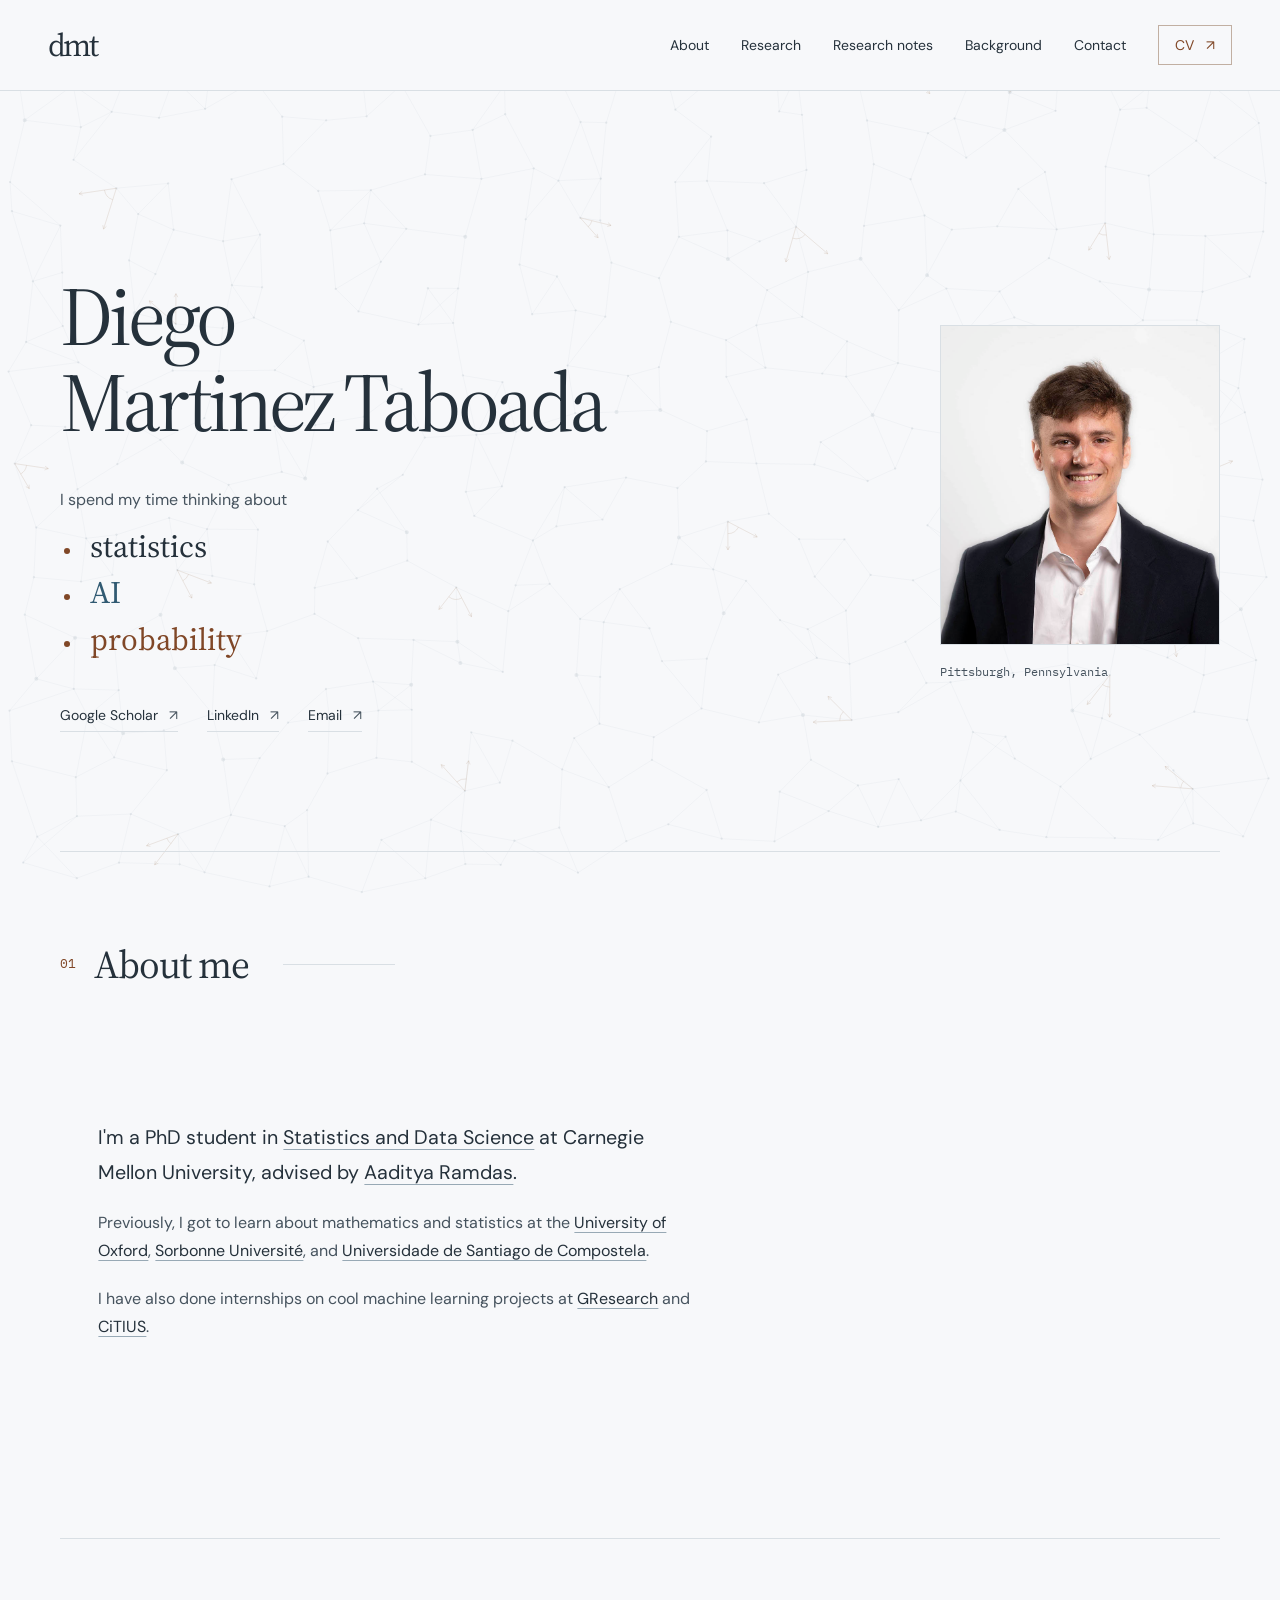
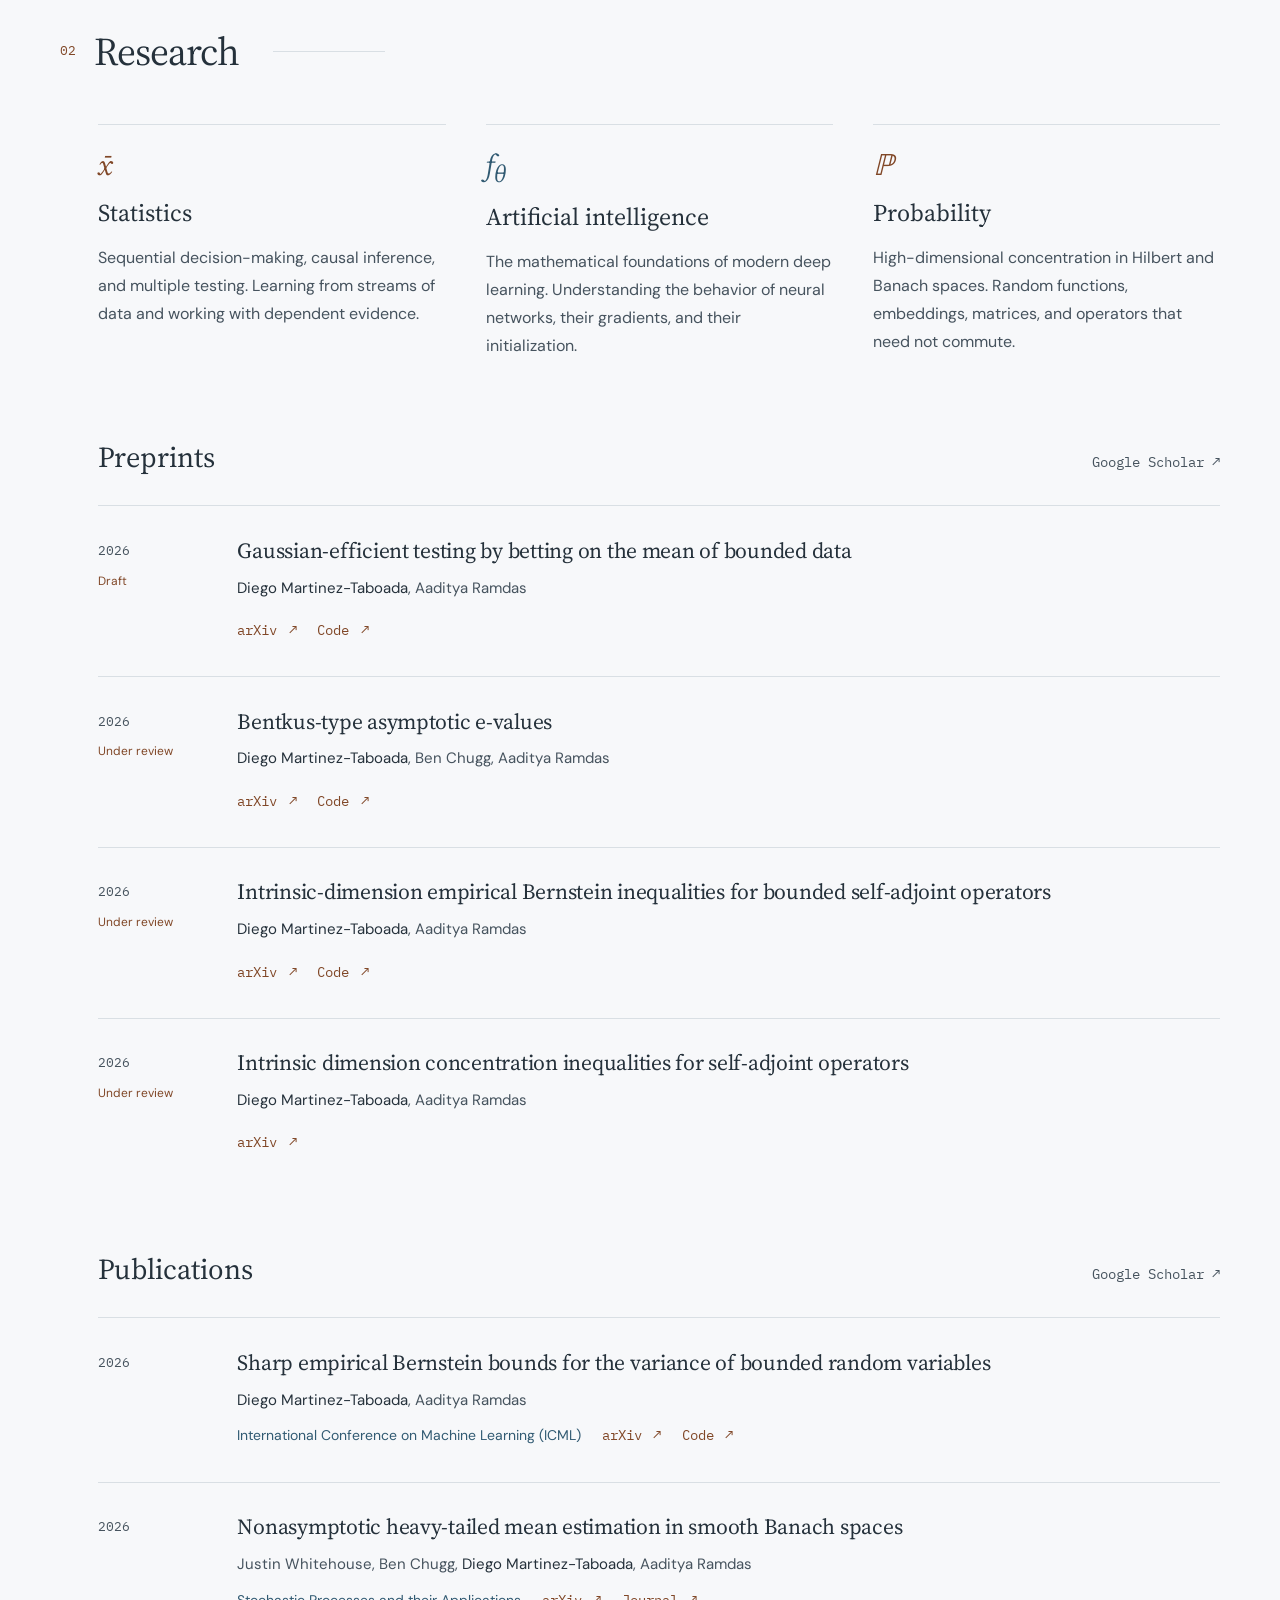
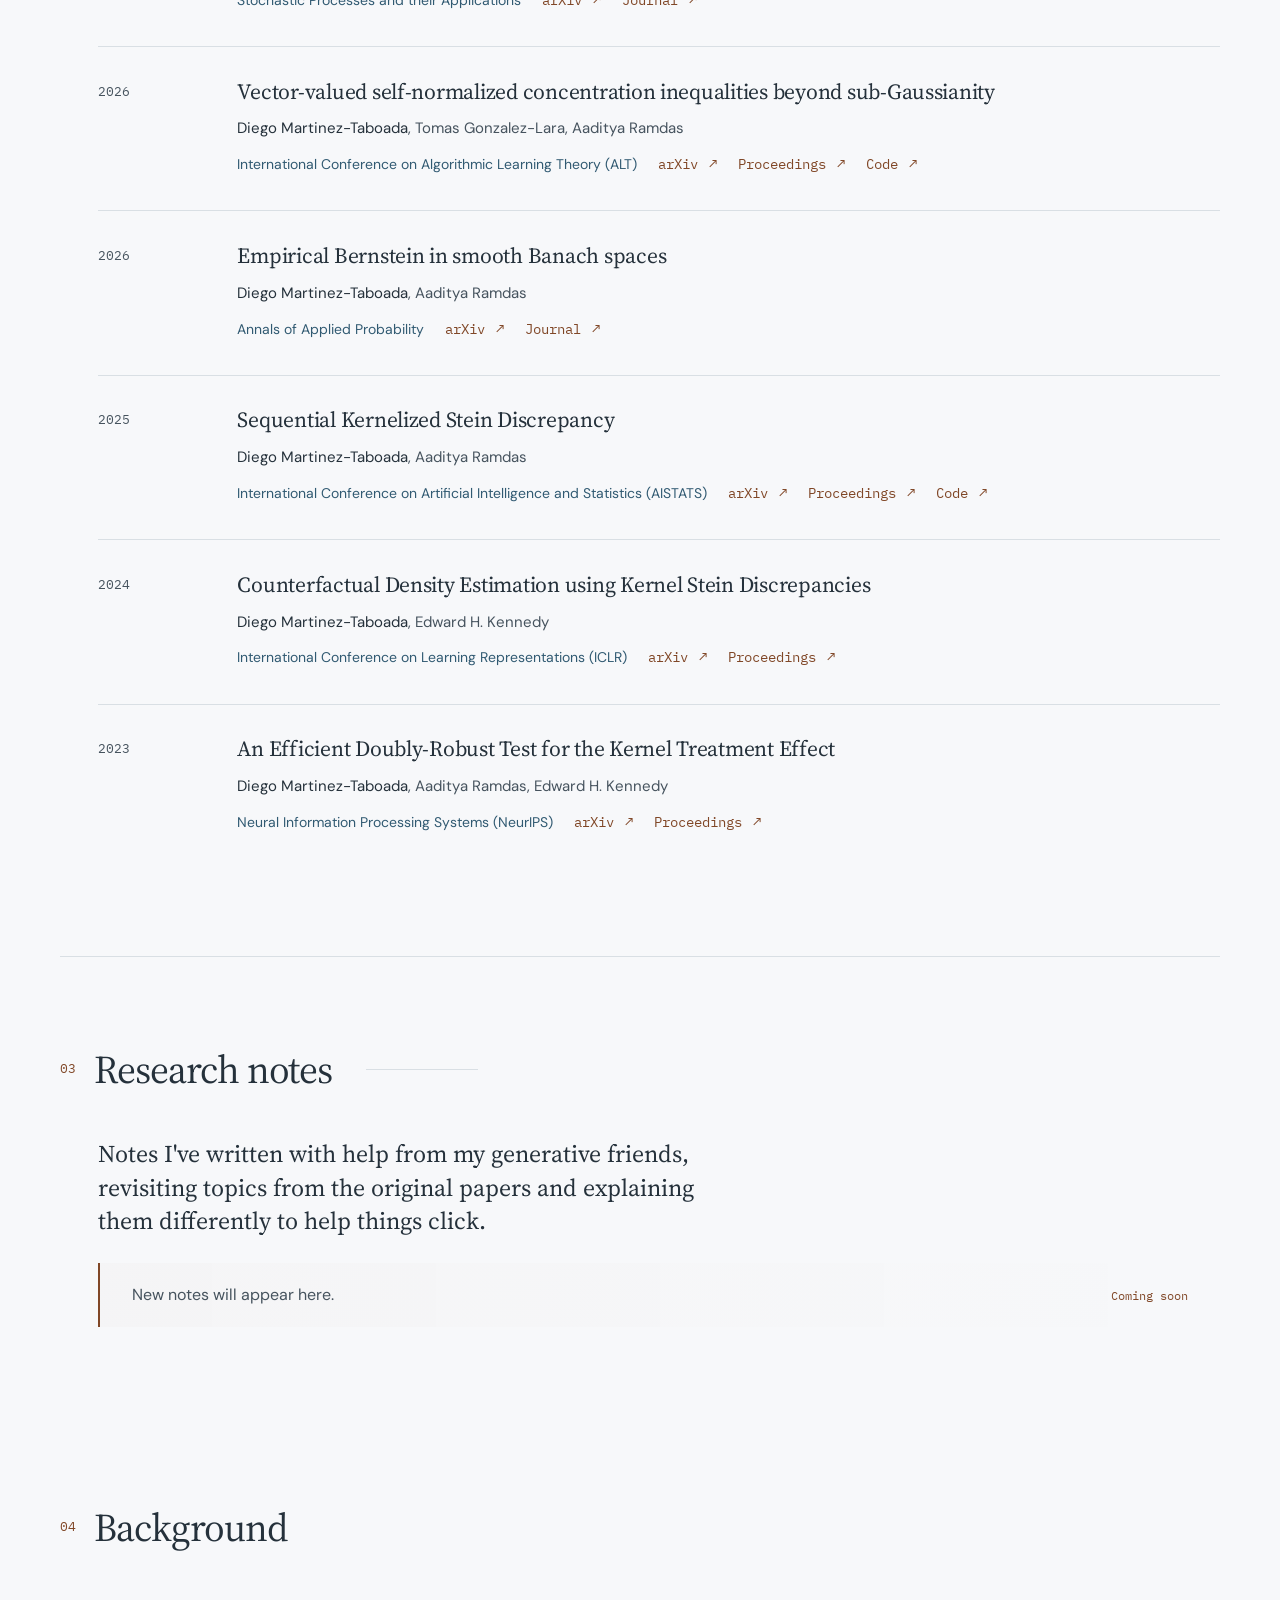
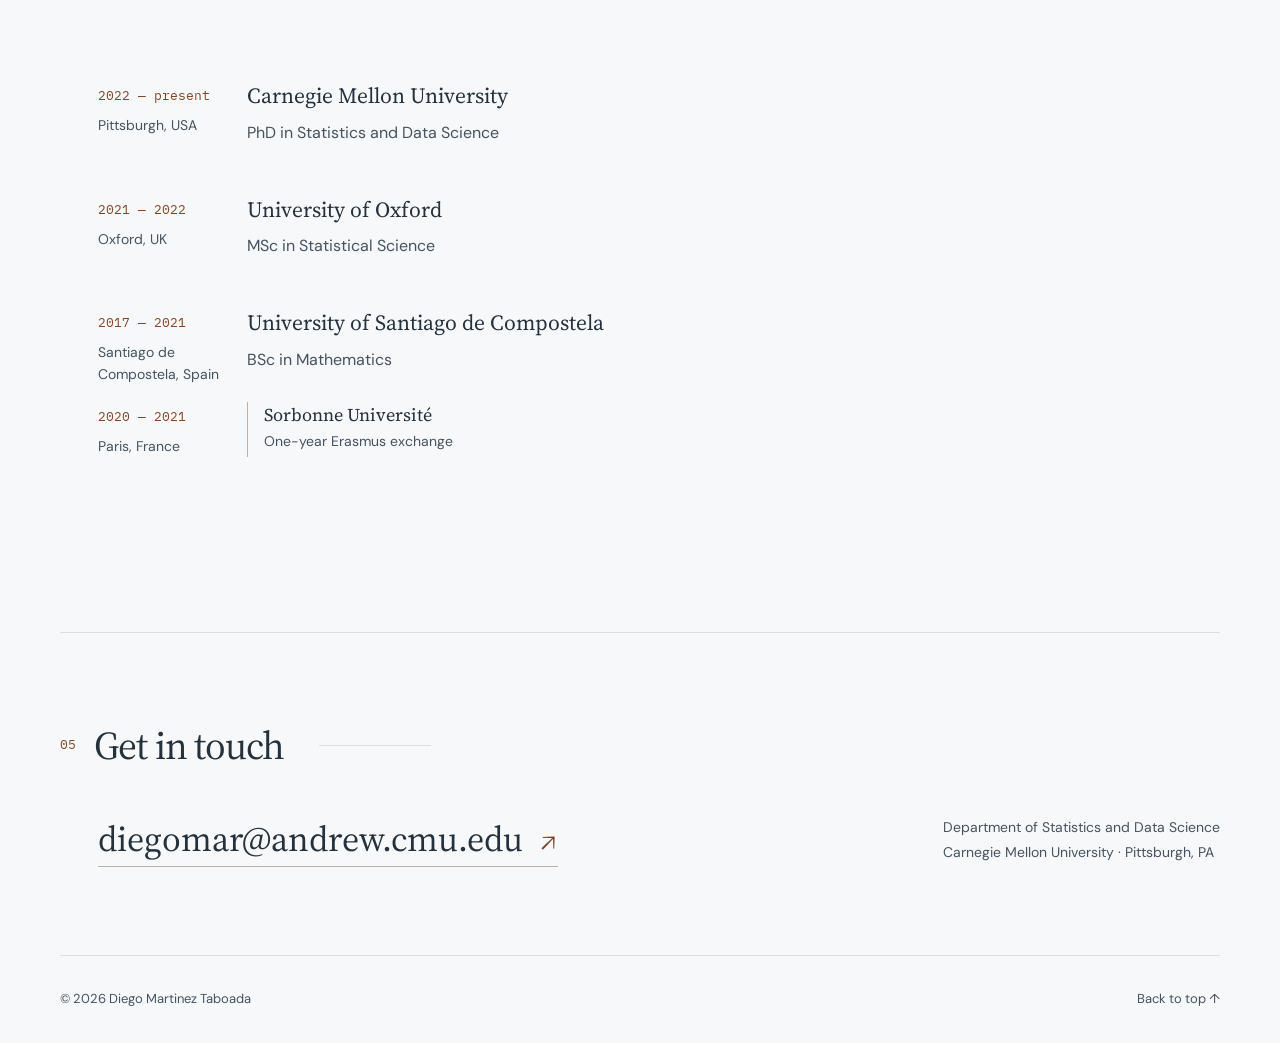
==== commit 49d4e0ba: "Add shell" ====
--- a/index.html
+++ b/index.html
@@ -12,6 +12,7 @@
   <link href="https://fonts.googleapis.com/css2?family=DM+Sans:wght@400;450;500;600;700&amp;family=IBM+Plex+Mono:wght@400;500&amp;family=Source+Serif+4:ital,opsz,wght@0,8..60,400;0,8..60,500;0,8..60,600;1,8..60,400&amp;display=swap" rel="stylesheet">
   <link rel="stylesheet" href="styles.css">
   <script src="assets/math-network.js" defer></script>
+  <script src="assets/shell-network.js" defer></script>
   <script src="background.js" defer></script>
   <script src="script.js" defer></script>
 </head>
@@ -74,7 +75,7 @@
         <div class="research-theme"><span class="math-symbol" aria-hidden="true">ℙ</span><h3>Probability</h3><p>High-dimensional concentration in Hilbert and Banach spaces. Random functions, embeddings, matrices, and operators that need not commute.</p></div>
       </div>
 
-      <div class="paper-heading" id="preprints"><h3>Preprints</h3><span class="small-label">04 papers</span></div>
+      <div class="paper-heading" id="preprints"><h3>Preprints</h3><a class="small-label scholar-link" href="https://scholar.google.com/citations?user=9-p1MCsAAAAJ&amp;hl=en" target="_blank" rel="noopener">Google Scholar <span aria-hidden="true">↗</span></a></div>
       <ol class="paper-list">
         <li class="paper">
           <div class="paper-year">2026<span class="paper-status">Draft</span></div>
@@ -98,31 +99,31 @@
       <ol class="paper-list">
         <li class="paper">
           <div class="paper-year">2026</div>
-          <div class="paper-content"><h4>Sharp empirical Bernstein bounds for the variance of bounded random variables</h4><p class="paper-authors"><span class="me">Diego Martinez-Taboada</span>, Aaditya Ramdas</p><p class="paper-venue">International Conference on Machine Learning (ICML)</p><div class="paper-links"><a href="https://arxiv.org/abs/2505.01987" target="_blank" rel="noopener">arXiv <span aria-hidden="true">↗</span></a><a href="https://github.com/DMartinezT/emp_bernstein_variance" target="_blank" rel="noopener">Code <span aria-hidden="true">↗</span></a></div></div>
+          <div class="paper-content"><h4>Sharp empirical Bernstein bounds for the variance of bounded random variables</h4><p class="paper-authors"><span class="me">Diego Martinez-Taboada</span>, Aaditya Ramdas</p><div class="paper-publication"><p class="paper-venue">International Conference on Machine Learning (ICML)</p><div class="paper-links"><a href="https://arxiv.org/abs/2505.01987" target="_blank" rel="noopener">arXiv <span aria-hidden="true">↗</span></a><a href="https://github.com/DMartinezT/emp_bernstein_variance" target="_blank" rel="noopener">Code <span aria-hidden="true">↗</span></a></div></div></div>
         </li>
         <li class="paper">
           <div class="paper-year">2026</div>
-          <div class="paper-content"><h4>Nonasymptotic heavy-tailed mean estimation in smooth Banach spaces</h4><p class="paper-authors">Justin Whitehouse, Ben Chugg, <span class="me">Diego Martinez-Taboada</span>, Aaditya Ramdas</p><p class="paper-venue">Stochastic Processes and their Applications</p><div class="paper-links"><a href="https://arxiv.org/abs/2411.11271" target="_blank" rel="noopener">arXiv <span aria-hidden="true">↗</span></a><a href="https://www.sciencedirect.com/science/article/abs/pii/S0304414926000918" target="_blank" rel="noopener">Journal <span aria-hidden="true">↗</span></a></div></div>
+          <div class="paper-content"><h4>Nonasymptotic heavy-tailed mean estimation in smooth Banach spaces</h4><p class="paper-authors">Justin Whitehouse, Ben Chugg, <span class="me">Diego Martinez-Taboada</span>, Aaditya Ramdas</p><div class="paper-publication"><p class="paper-venue">Stochastic Processes and their Applications</p><div class="paper-links"><a href="https://arxiv.org/abs/2411.11271" target="_blank" rel="noopener">arXiv <span aria-hidden="true">↗</span></a><a href="https://www.sciencedirect.com/science/article/abs/pii/S0304414926000918" target="_blank" rel="noopener">Journal <span aria-hidden="true">↗</span></a></div></div></div>
         </li>
         <li class="paper">
           <div class="paper-year">2026</div>
-          <div class="paper-content"><h4>Vector-valued self-normalized concentration inequalities beyond sub-Gaussianity</h4><p class="paper-authors"><span class="me">Diego Martinez-Taboada</span>, Tomas Gonzalez-Lara, Aaditya Ramdas</p><p class="paper-venue">International Conference on Algorithmic Learning Theory (ALT)</p><div class="paper-links"><a href="https://arxiv.org/abs/2511.03606" target="_blank" rel="noopener">arXiv <span aria-hidden="true">↗</span></a><a href="https://proceedings.mlr.press/v313/martinez-taboada26a.html" target="_blank" rel="noopener">Proceedings <span aria-hidden="true">↗</span></a><a href="https://github.com/DMartinezT/self_normalized" target="_blank" rel="noopener">Code <span aria-hidden="true">↗</span></a></div></div>
+          <div class="paper-content"><h4>Vector-valued self-normalized concentration inequalities beyond sub-Gaussianity</h4><p class="paper-authors"><span class="me">Diego Martinez-Taboada</span>, Tomas Gonzalez-Lara, Aaditya Ramdas</p><div class="paper-publication"><p class="paper-venue">International Conference on Algorithmic Learning Theory (ALT)</p><div class="paper-links"><a href="https://arxiv.org/abs/2511.03606" target="_blank" rel="noopener">arXiv <span aria-hidden="true">↗</span></a><a href="https://proceedings.mlr.press/v313/martinez-taboada26a.html" target="_blank" rel="noopener">Proceedings <span aria-hidden="true">↗</span></a><a href="https://github.com/DMartinezT/self_normalized" target="_blank" rel="noopener">Code <span aria-hidden="true">↗</span></a></div></div></div>
         </li>
         <li class="paper">
           <div class="paper-year">2026</div>
-          <div class="paper-content"><h4>Empirical Bernstein in smooth Banach spaces</h4><p class="paper-authors"><span class="me">Diego Martinez-Taboada</span>, Aaditya Ramdas</p><p class="paper-venue">Annals of Applied Probability</p><div class="paper-links"><a href="https://arxiv.org/abs/2409.06060" target="_blank" rel="noopener">arXiv <span aria-hidden="true">↗</span></a><a href="https://projecteuclid.org/journals/annals-of-applied-probability/volume-36/issue-3/Empirical-Bernstein-in-smooth-Banach-spaces/10.1214/25-AAP2277.full" target="_blank" rel="noopener">Journal <span aria-hidden="true">↗</span></a></div></div>
+          <div class="paper-content"><h4>Empirical Bernstein in smooth Banach spaces</h4><p class="paper-authors"><span class="me">Diego Martinez-Taboada</span>, Aaditya Ramdas</p><div class="paper-publication"><p class="paper-venue">Annals of Applied Probability</p><div class="paper-links"><a href="https://arxiv.org/abs/2409.06060" target="_blank" rel="noopener">arXiv <span aria-hidden="true">↗</span></a><a href="https://projecteuclid.org/journals/annals-of-applied-probability/volume-36/issue-3/Empirical-Bernstein-in-smooth-Banach-spaces/10.1214/25-AAP2277.full" target="_blank" rel="noopener">Journal <span aria-hidden="true">↗</span></a></div></div></div>
         </li>
         <li class="paper">
           <div class="paper-year">2025</div>
-          <div class="paper-content"><h4>Sequential Kernelized Stein Discrepancy</h4><p class="paper-authors"><span class="me">Diego Martinez-Taboada</span>, Aaditya Ramdas</p><p class="paper-venue">International Conference on Artificial Intelligence and Statistics (AISTATS)</p><div class="paper-links"><a href="https://arxiv.org/abs/2409.17505" target="_blank" rel="noopener">arXiv <span aria-hidden="true">↗</span></a><a href="https://proceedings.mlr.press/v258/martinez-taboada25a.html" target="_blank" rel="noopener">Proceedings <span aria-hidden="true">↗</span></a><a href="https://github.com/DMartinezT/sequential_ksd" target="_blank" rel="noopener">Code <span aria-hidden="true">↗</span></a></div></div>
+          <div class="paper-content"><h4>Sequential Kernelized Stein Discrepancy</h4><p class="paper-authors"><span class="me">Diego Martinez-Taboada</span>, Aaditya Ramdas</p><div class="paper-publication"><p class="paper-venue">International Conference on Artificial Intelligence and Statistics (AISTATS)</p><div class="paper-links"><a href="https://arxiv.org/abs/2409.17505" target="_blank" rel="noopener">arXiv <span aria-hidden="true">↗</span></a><a href="https://proceedings.mlr.press/v258/martinez-taboada25a.html" target="_blank" rel="noopener">Proceedings <span aria-hidden="true">↗</span></a><a href="https://github.com/DMartinezT/sequential_ksd" target="_blank" rel="noopener">Code <span aria-hidden="true">↗</span></a></div></div></div>
         </li>
         <li class="paper">
           <div class="paper-year">2024</div>
-          <div class="paper-content"><h4>Counterfactual Density Estimation using Kernel Stein Discrepancies</h4><p class="paper-authors"><span class="me">Diego Martinez-Taboada</span>, Edward H. Kennedy</p><p class="paper-venue">International Conference on Learning Representations (ICLR)</p><div class="paper-links"><a href="https://arxiv.org/abs/2309.16129" target="_blank" rel="noopener">arXiv <span aria-hidden="true">↗</span></a><a href="https://proceedings.iclr.cc/paper_files/paper/2024/file/ff0da832a110c6537e885cdfbac80a94-Paper-Conference.pdf" target="_blank" rel="noopener">Proceedings <span aria-hidden="true">↗</span></a></div></div>
+          <div class="paper-content"><h4>Counterfactual Density Estimation using Kernel Stein Discrepancies</h4><p class="paper-authors"><span class="me">Diego Martinez-Taboada</span>, Edward H. Kennedy</p><div class="paper-publication"><p class="paper-venue">International Conference on Learning Representations (ICLR)</p><div class="paper-links"><a href="https://arxiv.org/abs/2309.16129" target="_blank" rel="noopener">arXiv <span aria-hidden="true">↗</span></a><a href="https://proceedings.iclr.cc/paper_files/paper/2024/file/ff0da832a110c6537e885cdfbac80a94-Paper-Conference.pdf" target="_blank" rel="noopener">Proceedings <span aria-hidden="true">↗</span></a></div></div></div>
         </li>
         <li class="paper">
           <div class="paper-year">2023</div>
-          <div class="paper-content"><h4>An Efficient Doubly-Robust Test for the Kernel Treatment Effect</h4><p class="paper-authors"><span class="me">Diego Martinez-Taboada</span>, Aaditya Ramdas, Edward H. Kennedy</p><p class="paper-venue">Neural Information Processing Systems (NeurIPS)</p><div class="paper-links"><a href="https://arxiv.org/abs/2304.13237" target="_blank" rel="noopener">arXiv <span aria-hidden="true">↗</span></a><a href="https://proceedings.neurips.cc/paper_files/paper/2023/file/bccdd196d798a51a4961989984a9ed4a-Paper-Conference.pdf" target="_blank" rel="noopener">Proceedings <span aria-hidden="true">↗</span></a></div></div>
+          <div class="paper-content"><h4>An Efficient Doubly-Robust Test for the Kernel Treatment Effect</h4><p class="paper-authors"><span class="me">Diego Martinez-Taboada</span>, Aaditya Ramdas, Edward H. Kennedy</p><div class="paper-publication"><p class="paper-venue">Neural Information Processing Systems (NeurIPS)</p><div class="paper-links"><a href="https://arxiv.org/abs/2304.13237" target="_blank" rel="noopener">arXiv <span aria-hidden="true">↗</span></a><a href="https://proceedings.neurips.cc/paper_files/paper/2023/file/bccdd196d798a51a4961989984a9ed4a-Paper-Conference.pdf" target="_blank" rel="noopener">Proceedings <span aria-hidden="true">↗</span></a></div></div></div>
         </li>
       </ol>
     </section>
@@ -134,13 +135,29 @@
       <!-- Add research-note articles here when ready; see README.md. -->
     </section>
 
-    <section class="section wrap" id="education" aria-labelledby="education-title">
-      <div class="section-heading"><span class="section-number" aria-hidden="true">04</span><h2 id="education-title">Background</h2><span class="heading-rule"></span></div>
-      <ol class="education-list">
-        <li><span class="education-year">2022 — present</span><div><h3>Carnegie Mellon University</h3><p>PhD in Statistics and Data Science</p></div><span class="education-place">Pittsburgh, USA</span></li>
-        <li><span class="education-year">2021 — 2022</span><div><h3>University of Oxford</h3><p>MSc in Statistical Science</p></div><span class="education-place">Oxford, UK</span></li>
-        <li><span class="education-year">2017 — 2021</span><div><h3>University of Santiago de Compostela</h3><p>BSc in Mathematics</p></div><span class="education-place">Santiago de Compostela, Spain</span></li>
-      </ol>
+    <section class="section wrap education-section" id="education" aria-labelledby="education-title">
+      <div class="section-heading"><span class="section-number" aria-hidden="true">04</span><h2 id="education-title">Background</h2></div>
+      <div class="education-grid">
+        <ol class="education-list">
+          <li>
+            <div class="education-meta"><span class="education-year">2022 — present</span><span class="education-place">Pittsburgh, USA</span></div>
+            <div><h3>Carnegie Mellon University</h3><p>PhD in Statistics and Data Science</p></div>
+          </li>
+          <li>
+            <div class="education-meta"><span class="education-year">2021 — 2022</span><span class="education-place">Oxford, UK</span></div>
+            <div><h3>University of Oxford</h3><p>MSc in Statistical Science</p></div>
+          </li>
+          <li>
+            <div class="education-meta"><span class="education-year">2017 — 2021</span><span class="education-place">Santiago de Compostela, Spain</span></div>
+            <div><h3>University of Santiago de Compostela</h3><p>BSc in Mathematics</p></div>
+            <div class="education-exchange">
+              <div class="education-meta"><span class="education-year">2020 — 2021</span><span class="education-place">Paris, France</span></div>
+              <div class="education-exchange-copy"><h4>Sorbonne Université</h4><p>One-year Erasmus exchange</p></div>
+            </div>
+          </li>
+        </ol>
+        <div class="education-symbol" aria-hidden="true"><img src="assets/shell-network.svg" alt="" width="800" height="900" loading="lazy"></div>
+      </div>
     </section>
 
     <section class="section wrap contact-section" id="contact" aria-labelledby="contact-title">
--- a/styles.css
+++ b/styles.css
@@ -17,6 +17,7 @@
 .math-background { position: fixed; inset: 0; z-index: -1; pointer-events: none; overflow: hidden; }
 .math-background canvas { display: block; width: 100%; height: 100%; }
 .has-math-background .about-map img { visibility: hidden; }
+.has-symbol-background .education-symbol img { visibility: hidden; }
 ::selection { color: var(--background); background: var(--accent); }
 a { color: inherit; text-decoration: none; text-underline-offset: .24em; }
 a:hover { color: var(--accent); }
@@ -87,8 +88,10 @@
 .paper-content h4 { margin: 0 0 .6rem; font-family: var(--serif); font-size: 1.35rem; line-height: 1.4; font-weight: 400; letter-spacing: -.012em; }
 .paper-authors { color: var(--muted); font-size: .9375rem; line-height: 1.7; margin: 0 0 .35rem; }
 .paper-authors .me { color: var(--text); }
-.paper-venue { color: var(--blue); font-size: .875rem; margin: .4rem 0 0; }
+.paper-publication { display: flex; flex-wrap: wrap; align-items: baseline; gap: .35rem 1.3rem; margin-top: .4rem; }
+.paper-venue { color: var(--blue); font-size: .875rem; margin: 0; }
 .paper-links { display: flex; flex-wrap: wrap; gap: .4rem 1.3rem; margin-top: .8rem; }
+.paper-publication .paper-links { margin-top: 0; }
 .paper-links a { font-family: var(--mono); font-size: .875rem; color: var(--accent); padding-block: .25rem; }
 .paper-links a:hover { color: var(--text); text-decoration: underline; }
 .paper-links span { margin-left: .2rem; }
@@ -96,12 +99,23 @@
 .notes-intro { max-width: 54ch; font-family: var(--serif); font-size: 1.5rem; line-height: 1.4; margin: 0 0 1.6rem 2.4rem; }
 .muted { color: var(--muted); margin: 0; }
 .coming-soon { color: var(--accent); font-size: .75rem; font-family: var(--mono); white-space: nowrap; }
-.education-list { list-style: none; padding: 0; margin: 0 0 0 2.4rem; }
-.education-list li { display: grid; grid-template-columns: 155px minmax(0, 1fr) 170px; gap: 1rem 1.5rem; border-top: 1px solid var(--line); padding-block: 1.7rem; align-items: start; }
+.education-section { border-top: 0; }
+.education-grid { display: grid; grid-template-columns: minmax(0, 1.2fr) minmax(0, 1fr); gap: 3rem; align-items: center; padding-left: 2.4rem; }
+.education-list { list-style: none; padding: 0; margin: 0; }
+.education-list li { display: grid; grid-template-columns: 125px minmax(0, 1fr); gap: 1rem 1.5rem; padding-block: 1.5rem; align-items: start; }
+.education-list li:first-child { padding-top: 0; }
+.education-list li:last-child { padding-bottom: 0; }
 .education-list h3 { font-size: 1.35rem; line-height: 1.4; margin: 0 0 .45rem; }
 .education-list p { color: var(--muted); margin: 0; }
-.education-year { font-family: var(--mono); font-size: .8125rem; color: var(--accent); padding-top: .3rem; }
-.education-place { font-size: .8125rem; color: var(--muted); text-align: right; padding-top: .3rem; }
+.education-meta { padding-top: .25rem; }
+.education-year { display: block; font-family: var(--mono); font-size: .8125rem; color: var(--accent); }
+.education-place { display: block; font-size: .875rem; line-height: 1.55; color: var(--muted); text-align: left; margin-top: .45rem; }
+.education-exchange { grid-column: 1 / -1; display: grid; grid-template-columns: 125px minmax(0, 1fr); gap: 1.5rem; }
+.education-exchange-copy { padding-left: 1rem; border-left: 1px solid #c1afa2; }
+.education-exchange h4 { font-family: var(--serif); font-size: 1.125rem; font-weight: 400; margin: 0 0 .2rem; line-height: 1.4; }
+.education-exchange p { font-size: .875rem; line-height: 1.6; }
+.education-symbol { width: 100%; opacity: .68; pointer-events: none; }
+.education-symbol img { width: 100%; height: auto; }
 .contact-body { margin-left: 2.4rem; display: flex; flex-wrap: wrap; justify-content: space-between; align-items: center; gap: 2rem; }
 .email-link { font-family: var(--serif); font-size: clamp(1.25rem, 3vw, 2.2rem); line-height: 1.5; overflow-wrap: anywhere; border-bottom: 1px solid #c1afa2; }
 .email-link span { color: var(--accent); font-size: .8em; margin-left: .5rem; }
@@ -117,8 +131,11 @@
   .about-grid { gap: 3rem; padding-left: 0; }
   .research-themes, .paper-heading, .paper-list, .notes-intro, .notes-placeholder, .education-list, .contact-body { margin-left: 0; }
   .research-themes { gap: 1.5rem; }
-  .education-list li { grid-template-columns: 140px minmax(0, 1fr); }
-  .education-place { display: none; }
+  .education-grid { padding-left: 0; gap: 2rem; }
+  .education-list li { grid-template-columns: 1fr; gap: .6rem; }
+  .education-exchange { grid-template-columns: 1fr; gap: .5rem; margin-top: .4rem; padding-left: 1rem; border-left: 1px solid #c1afa2; }
+  .education-exchange-copy { padding-left: 0; border-left: 0; }
+  .education-meta { padding-top: 0; }
 }
 @media (max-width: 700px) {
   html { scroll-padding-top: 8rem; }
@@ -156,6 +173,8 @@
   .paper-links a { padding-block: .5rem; }
   .notes-placeholder { flex-direction: column; align-items: start; gap: 1rem; padding: .8rem 1.2rem; }
   .education-list li { grid-template-columns: 1fr; gap: .5rem; }
+  .education-grid { grid-template-columns: 1fr; gap: 2rem; }
+  .education-symbol { width: min(100%, 420px); justify-self: center; }
   .contact-body { gap: 1.4rem; }
 }
 @media (prefers-reduced-motion: reduce) {
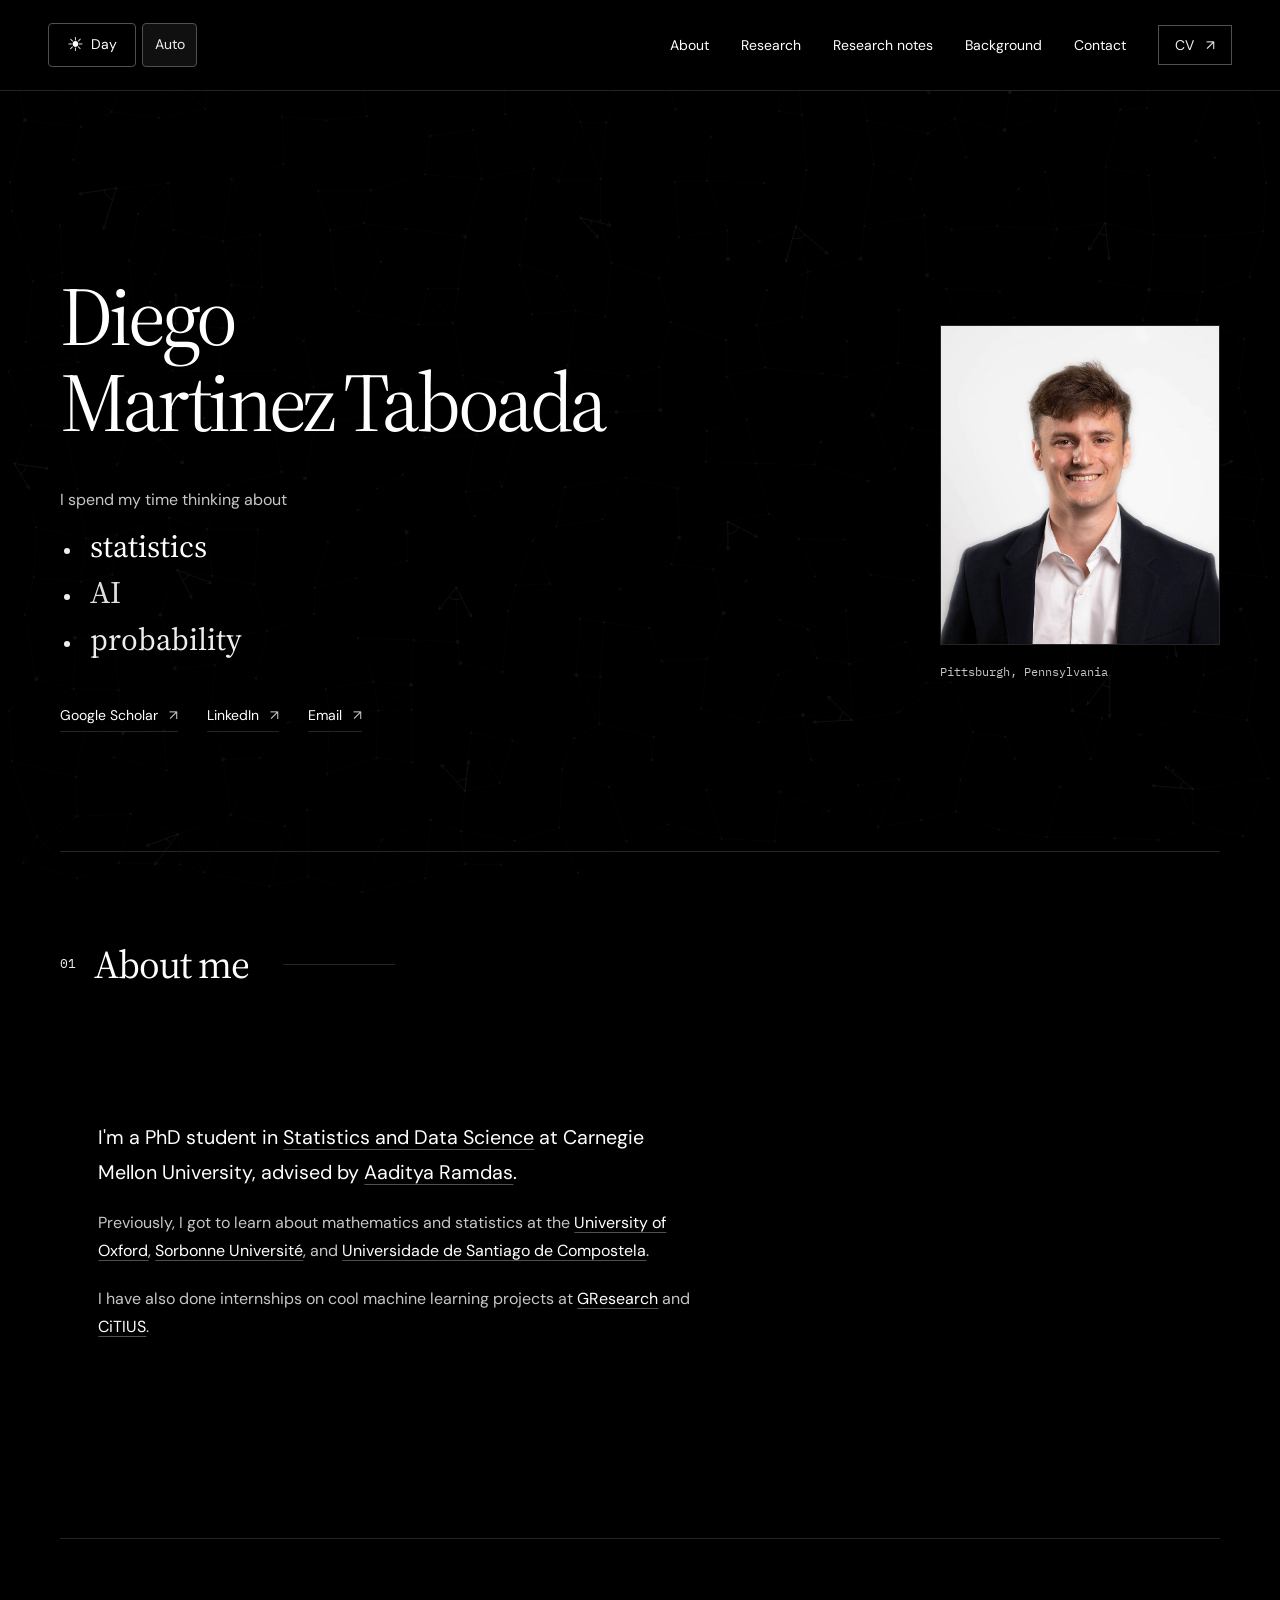
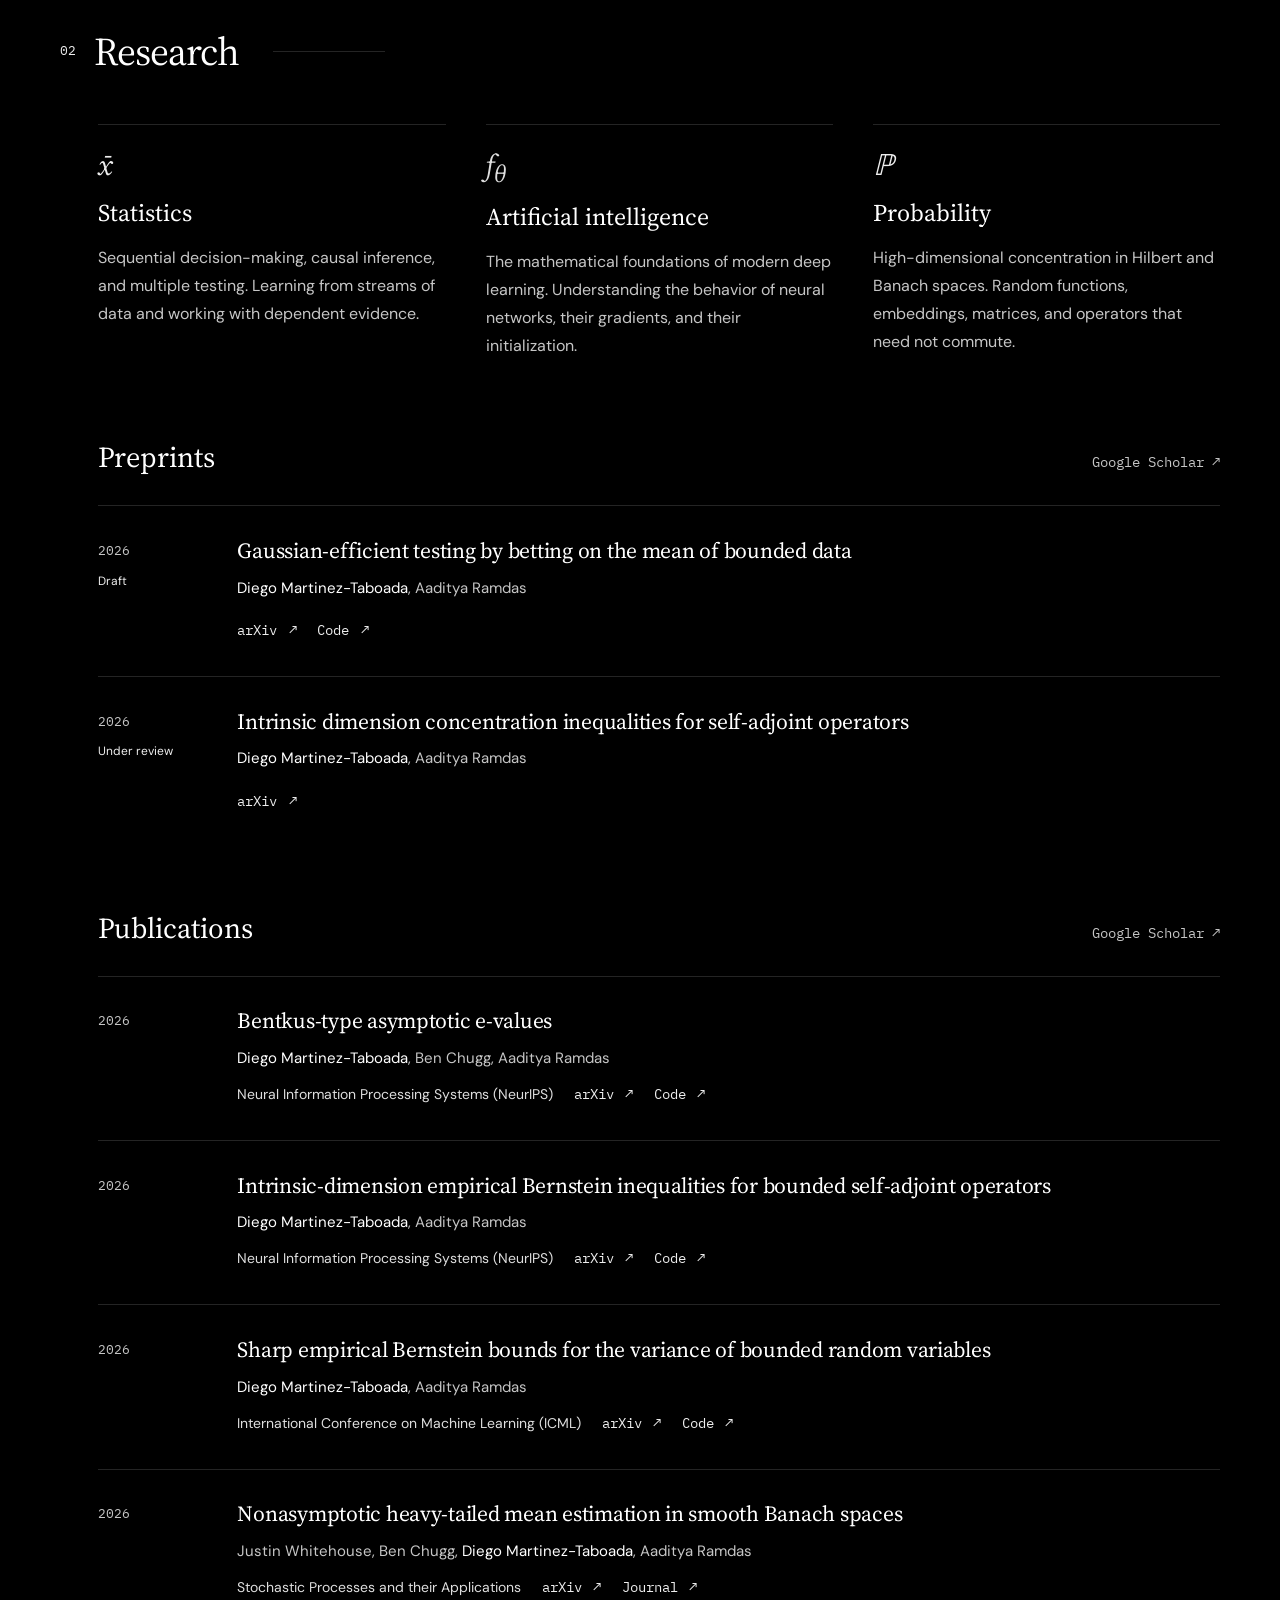
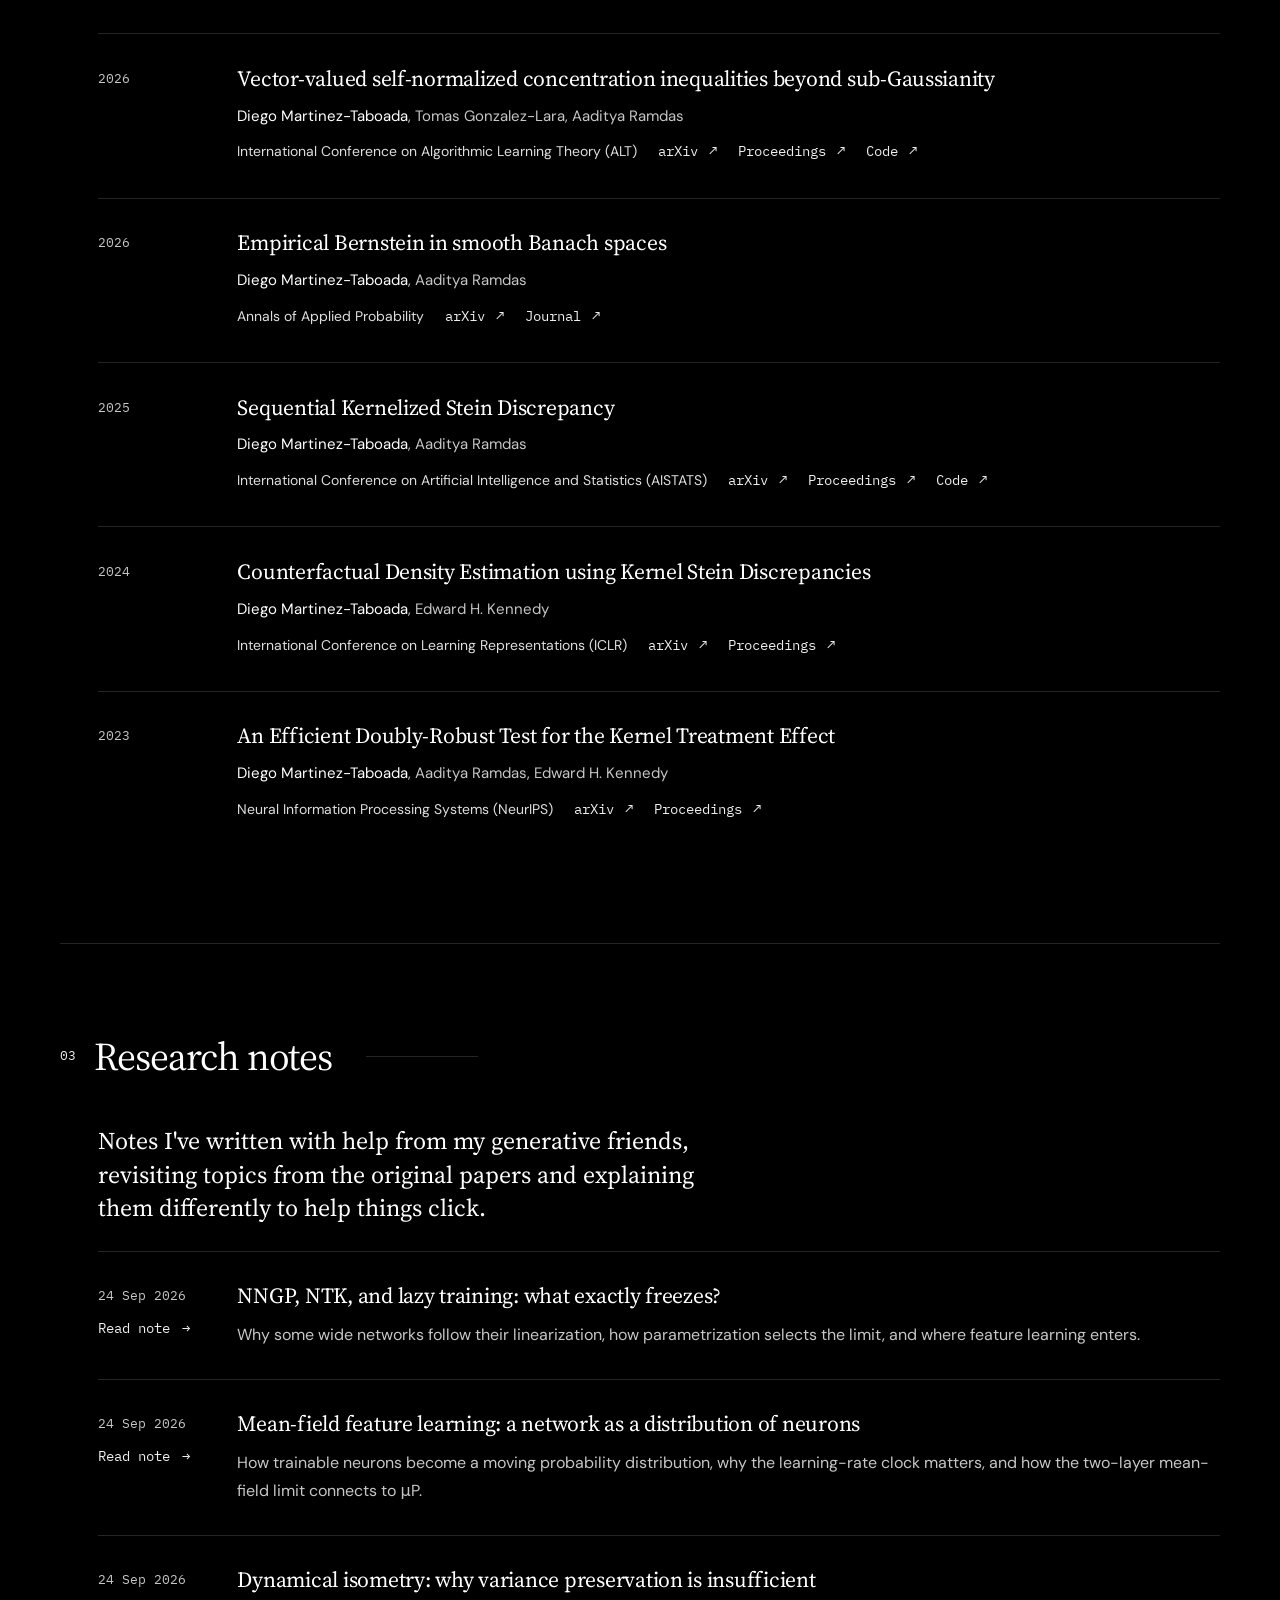
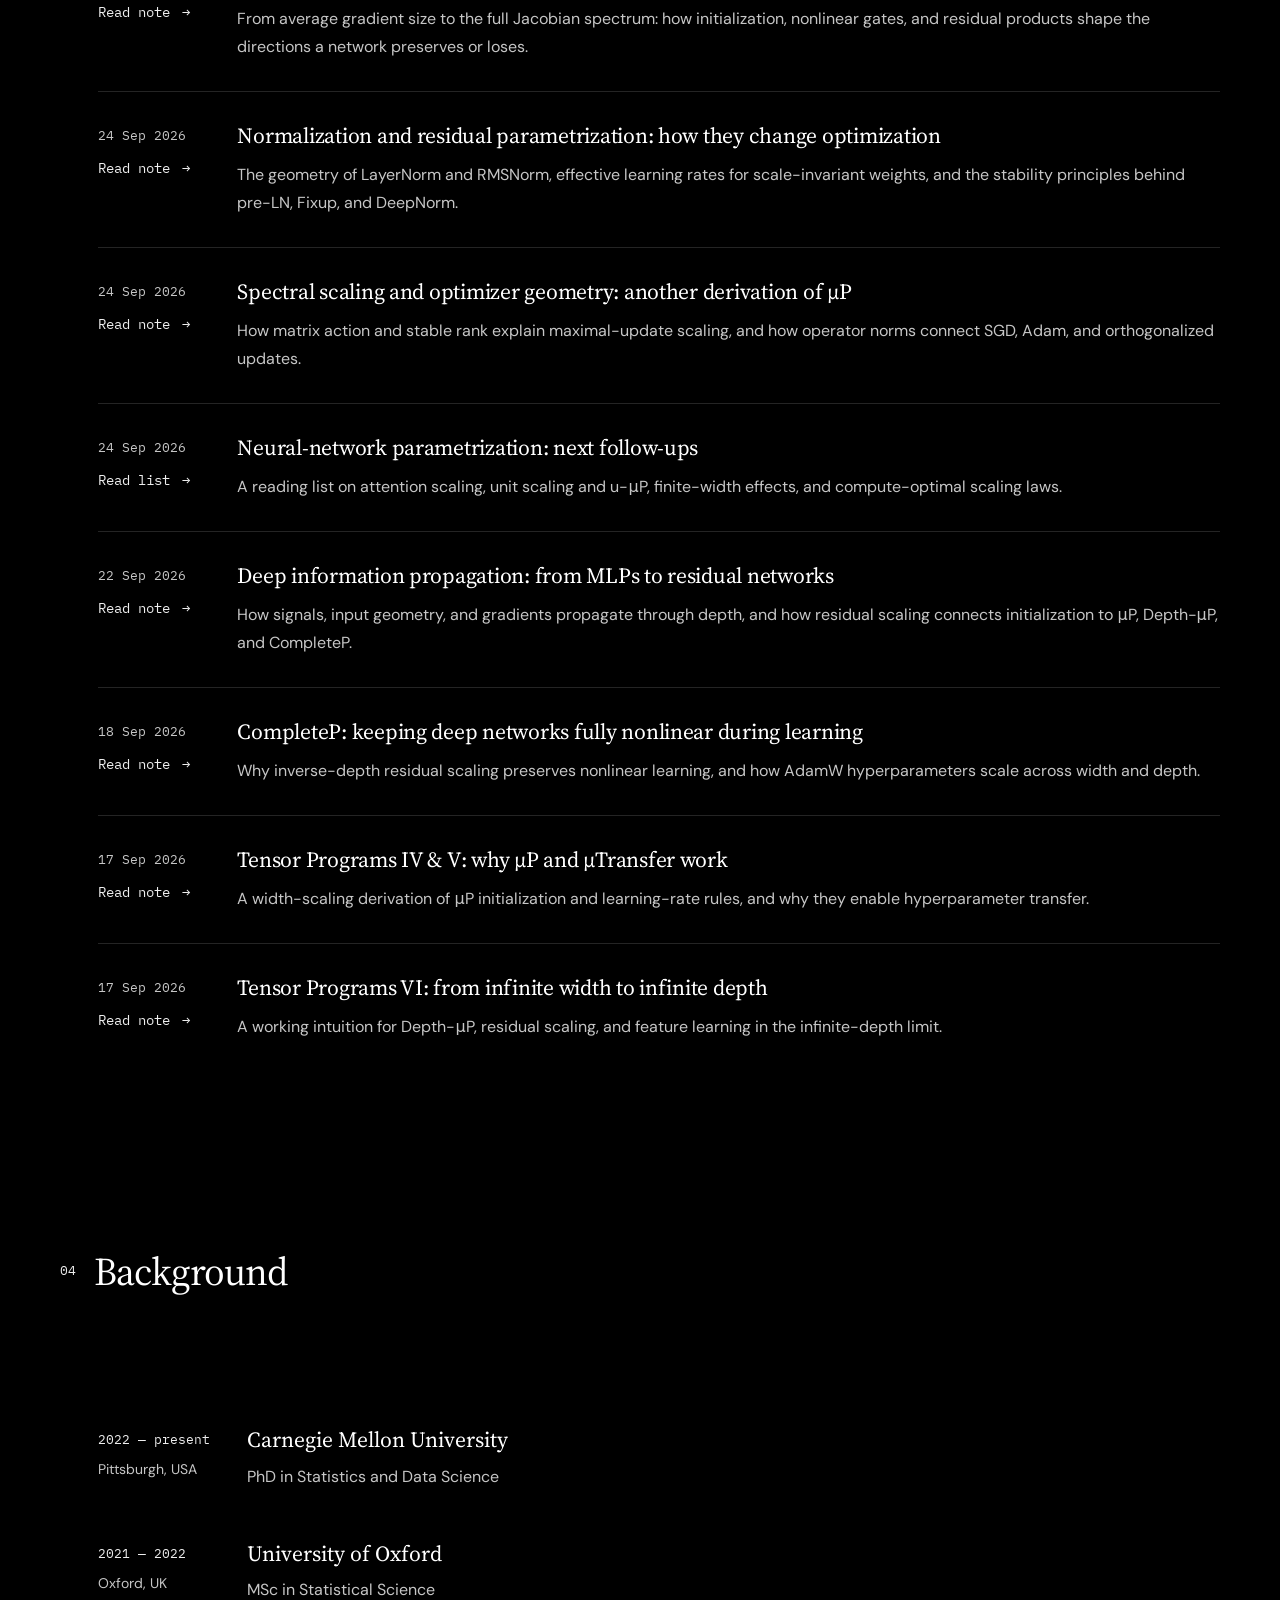
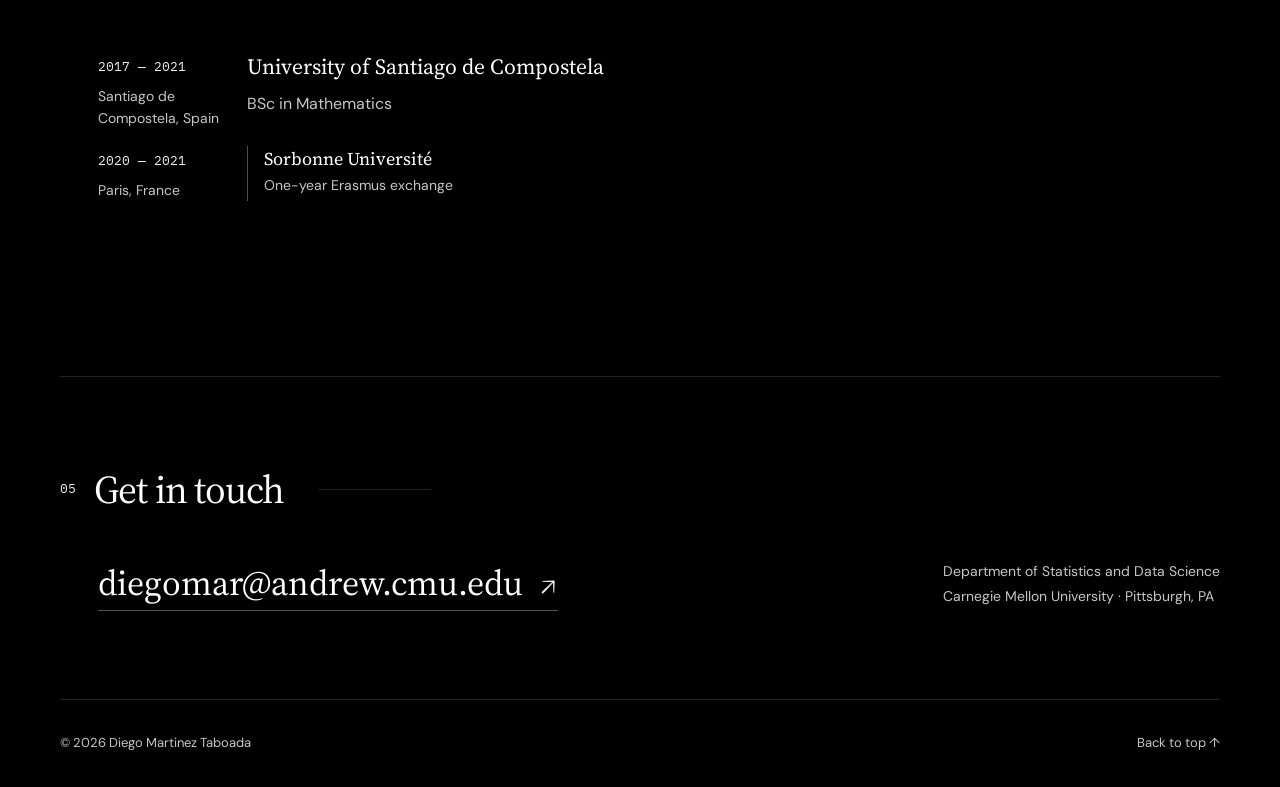
==== commit b08b47de: "Update neurips papers" ====
--- a/index.html
+++ b/index.html
@@ -3,7 +3,8 @@
 <head>
   <meta charset="utf-8">
   <meta name="viewport" content="width=device-width, initial-scale=1">
-  <meta name="theme-color" content="#f7f8fa">
+  <meta name="theme-color" content="#000000">
+  <script src="theme.js"></script>
   <meta name="description" content="Diego Martinez Taboada — PhD student in Statistics and Data Science at Carnegie Mellon University. Research in statistics, artificial intelligence, and probability.">
   <title>Diego Martinez Taboada · Statistics, AI &amp; Probability</title>
   <link rel="icon" href="favicon.svg" type="image/svg+xml">
@@ -21,7 +22,10 @@
   <a class="skip-link" href="#main">Skip to content</a>
   <header class="site-header">
     <div class="header-inner">
-      <a class="wordmark" href="#home" aria-label="Diego Martinez Taboada, home">dmt</a>
+      <div class="theme-controls" role="group" aria-label="Appearance" hidden>
+        <button class="theme-toggle" data-theme-toggle type="button" aria-label="Switch to night mode"><span class="theme-icon" data-theme-icon aria-hidden="true">☾</span><span data-theme-label>Night</span></button>
+        <button class="theme-auto" data-theme-auto type="button" aria-pressed="true" aria-label="Use local time for day and night" title="Follow local time: day from 7 a.m. to 7 p.m.">Auto</button>
+      </div>
       <button class="nav-toggle" type="button" aria-controls="main-navigation" aria-expanded="false">Menu <span class="menu-icon" aria-hidden="true"></span></button>
       <nav class="navigation" id="main-navigation" aria-label="Main navigation">
         <a href="#about">About</a>
@@ -83,20 +87,20 @@
         </li>
         <li class="paper">
           <div class="paper-year">2026<span class="paper-status">Under review</span></div>
-          <div class="paper-content"><h4>Bentkus-type asymptotic e-values</h4><p class="paper-authors"><span class="me">Diego Martinez-Taboada</span>, Ben Chugg, Aaditya Ramdas</p><div class="paper-links"><a href="https://arxiv.org/abs/2606.06332" target="_blank" rel="noopener">arXiv <span aria-hidden="true">↗</span></a><a href="https://github.com/DMartinezT/bentkus_evalues" target="_blank" rel="noopener">Code <span aria-hidden="true">↗</span></a></div></div>
-        </li>
-        <li class="paper">
-          <div class="paper-year">2026<span class="paper-status">Under review</span></div>
-          <div class="paper-content"><h4>Intrinsic-dimension empirical Bernstein inequalities for bounded self-adjoint operators</h4><p class="paper-authors"><span class="me">Diego Martinez-Taboada</span>, Aaditya Ramdas</p><div class="paper-links"><a href="https://arxiv.org/abs/2605.15278" target="_blank" rel="noopener">arXiv <span aria-hidden="true">↗</span></a><a href="https://github.com/DMartinezT/empirical_bernstein_matrix" target="_blank" rel="noopener">Code <span aria-hidden="true">↗</span></a></div></div>
-        </li>
-        <li class="paper">
-          <div class="paper-year">2026<span class="paper-status">Under review</span></div>
           <div class="paper-content"><h4>Intrinsic dimension concentration inequalities for self-adjoint operators</h4><p class="paper-authors"><span class="me">Diego Martinez-Taboada</span>, Aaditya Ramdas</p><div class="paper-links"><a href="https://arxiv.org/abs/2602.13465" target="_blank" rel="noopener">arXiv <span aria-hidden="true">↗</span></a></div></div>
         </li>
       </ol>
 
       <div class="paper-heading" id="publications"><h3>Publications</h3><a class="small-label scholar-link" href="https://scholar.google.com/citations?user=9-p1MCsAAAAJ&amp;hl=en" target="_blank" rel="noopener">Google Scholar <span aria-hidden="true">↗</span></a></div>
       <ol class="paper-list">
+        <li class="paper">
+          <div class="paper-year">2026</div>
+          <div class="paper-content"><h4>Bentkus-type asymptotic e-values</h4><p class="paper-authors"><span class="me">Diego Martinez-Taboada</span>, Ben Chugg, Aaditya Ramdas</p><div class="paper-publication"><p class="paper-venue">Neural Information Processing Systems (NeurIPS)</p><div class="paper-links"><a href="https://arxiv.org/abs/2606.06332" target="_blank" rel="noopener">arXiv <span aria-hidden="true">↗</span></a><a href="https://github.com/DMartinezT/bentkus_evalues" target="_blank" rel="noopener">Code <span aria-hidden="true">↗</span></a></div></div></div>
+        </li>
+        <li class="paper">
+          <div class="paper-year">2026</div>
+          <div class="paper-content"><h4>Intrinsic-dimension empirical Bernstein inequalities for bounded self-adjoint operators</h4><p class="paper-authors"><span class="me">Diego Martinez-Taboada</span>, Aaditya Ramdas</p><div class="paper-publication"><p class="paper-venue">Neural Information Processing Systems (NeurIPS)</p><div class="paper-links"><a href="https://arxiv.org/abs/2605.15278" target="_blank" rel="noopener">arXiv <span aria-hidden="true">↗</span></a><a href="https://github.com/DMartinezT/empirical_bernstein_matrix" target="_blank" rel="noopener">Code <span aria-hidden="true">↗</span></a></div></div></div>
+        </li>
         <li class="paper">
           <div class="paper-year">2026</div>
           <div class="paper-content"><h4>Sharp empirical Bernstein bounds for the variance of bounded random variables</h4><p class="paper-authors"><span class="me">Diego Martinez-Taboada</span>, Aaditya Ramdas</p><div class="paper-publication"><p class="paper-venue">International Conference on Machine Learning (ICML)</p><div class="paper-links"><a href="https://arxiv.org/abs/2505.01987" target="_blank" rel="noopener">arXiv <span aria-hidden="true">↗</span></a><a href="https://github.com/DMartinezT/emp_bernstein_variance" target="_blank" rel="noopener">Code <span aria-hidden="true">↗</span></a></div></div></div>
@@ -131,8 +135,108 @@
     <section class="section wrap" id="notes" aria-labelledby="notes-title">
       <div class="section-heading"><span class="section-number" aria-hidden="true">03</span><h2 id="notes-title">Research notes</h2><span class="heading-rule"></span></div>
       <p class="notes-intro">Notes I've written with help from my generative friends, revisiting topics from the original papers and explaining them differently to help things click.</p>
-      <div class="notes-placeholder"><p class="muted">New notes will appear here.</p><span class="coming-soon">Coming soon</span></div>
-      <!-- Add research-note articles here when ready; see README.md. -->
+      <ol class="paper-list">
+        <li class="paper">
+          <div class="note-meta">
+            <time class="paper-year" datetime="2026-09-24">24 Sep 2026</time>
+            <div class="paper-links"><a href="research_notes/nn_parametrization/ntk-and-lazy-training.html">Read note <span aria-hidden="true">→</span></a></div>
+          </div>
+          <div class="paper-content">
+            <h3><a href="research_notes/nn_parametrization/ntk-and-lazy-training.html">NNGP, NTK, and lazy training: what exactly freezes?</a></h3>
+            <p class="note-description">Why some wide networks follow their linearization, how parametrization selects the limit, and where feature learning enters.</p>
+          </div>
+        </li>
+        <li class="paper">
+          <div class="note-meta">
+            <time class="paper-year" datetime="2026-09-24">24 Sep 2026</time>
+            <div class="paper-links"><a href="research_notes/nn_parametrization/mean-field-feature-learning.html">Read note <span aria-hidden="true">→</span></a></div>
+          </div>
+          <div class="paper-content">
+            <h3><a href="research_notes/nn_parametrization/mean-field-feature-learning.html">Mean-field feature learning: a network as a distribution of neurons</a></h3>
+            <p class="note-description">How trainable neurons become a moving probability distribution, why the learning-rate clock matters, and how the two-layer mean-field limit connects to μP.</p>
+          </div>
+        </li>
+        <li class="paper">
+          <div class="note-meta">
+            <time class="paper-year" datetime="2026-09-24">24 Sep 2026</time>
+            <div class="paper-links"><a href="research_notes/nn_parametrization/dynamical-isometry.html">Read note <span aria-hidden="true">→</span></a></div>
+          </div>
+          <div class="paper-content">
+            <h3><a href="research_notes/nn_parametrization/dynamical-isometry.html">Dynamical isometry: why variance preservation is insufficient</a></h3>
+            <p class="note-description">From average gradient size to the full Jacobian spectrum: how initialization, nonlinear gates, and residual products shape the directions a network preserves or loses.</p>
+          </div>
+        </li>
+        <li class="paper">
+          <div class="note-meta">
+            <time class="paper-year" datetime="2026-09-24">24 Sep 2026</time>
+            <div class="paper-links"><a href="research_notes/nn_parametrization/normalization-and-residual-parametrization.html">Read note <span aria-hidden="true">→</span></a></div>
+          </div>
+          <div class="paper-content">
+            <h3><a href="research_notes/nn_parametrization/normalization-and-residual-parametrization.html">Normalization and residual parametrization: how they change optimization</a></h3>
+            <p class="note-description">The geometry of LayerNorm and RMSNorm, effective learning rates for scale-invariant weights, and the stability principles behind pre-LN, Fixup, and DeepNorm.</p>
+          </div>
+        </li>
+        <li class="paper">
+          <div class="note-meta">
+            <time class="paper-year" datetime="2026-09-24">24 Sep 2026</time>
+            <div class="paper-links"><a href="research_notes/nn_parametrization/spectral-scaling-and-optimizer-geometry.html">Read note <span aria-hidden="true">→</span></a></div>
+          </div>
+          <div class="paper-content">
+            <h3><a href="research_notes/nn_parametrization/spectral-scaling-and-optimizer-geometry.html">Spectral scaling and optimizer geometry: another derivation of μP</a></h3>
+            <p class="note-description">How matrix action and stable rank explain maximal-update scaling, and how operator norms connect SGD, Adam, and orthogonalized updates.</p>
+          </div>
+        </li>
+        <li class="paper">
+          <div class="note-meta">
+            <time class="paper-year" datetime="2026-09-24">24 Sep 2026</time>
+            <div class="paper-links"><a href="research_notes/nn_parametrization/next-follow-ups.html">Read list <span aria-hidden="true">→</span></a></div>
+          </div>
+          <div class="paper-content">
+            <h3><a href="research_notes/nn_parametrization/next-follow-ups.html">Neural-network parametrization: next follow-ups</a></h3>
+            <p class="note-description">A reading list on attention scaling, unit scaling and u-μP, finite-width effects, and compute-optimal scaling laws.</p>
+          </div>
+        </li>
+        <li class="paper">
+          <div class="note-meta">
+            <time class="paper-year" datetime="2026-09-22">22 Sep 2026</time>
+            <div class="paper-links"><a href="research_notes/nn_parametrization/deep-information-propagation.html">Read note <span aria-hidden="true">→</span></a></div>
+          </div>
+          <div class="paper-content">
+            <h3><a href="research_notes/nn_parametrization/deep-information-propagation.html">Deep information propagation: from MLPs to residual networks</a></h3>
+            <p class="note-description">How signals, input geometry, and gradients propagate through depth, and how residual scaling connects initialization to μP, Depth-μP, and CompleteP.</p>
+          </div>
+        </li>
+        <li class="paper">
+          <div class="note-meta">
+            <time class="paper-year" datetime="2026-09-18">18 Sep 2026</time>
+            <div class="paper-links"><a href="research_notes/nn_parametrization/completep.html">Read note <span aria-hidden="true">→</span></a></div>
+          </div>
+          <div class="paper-content">
+            <h3><a href="research_notes/nn_parametrization/completep.html">CompleteP: keeping deep networks fully nonlinear during learning</a></h3>
+            <p class="note-description">Why inverse-depth residual scaling preserves nonlinear learning, and how AdamW hyperparameters scale across width and depth.</p>
+          </div>
+        </li>
+        <li class="paper">
+          <div class="note-meta">
+            <time class="paper-year" datetime="2026-09-17">17 Sep 2026</time>
+            <div class="paper-links"><a href="research_notes/nn_parametrization/tensor-programs-iv-v.html">Read note <span aria-hidden="true">→</span></a></div>
+          </div>
+          <div class="paper-content">
+            <h3><a href="research_notes/nn_parametrization/tensor-programs-iv-v.html">Tensor Programs IV &amp; V: why μP and μTransfer work</a></h3>
+            <p class="note-description">A width-scaling derivation of μP initialization and learning-rate rules, and why they enable hyperparameter transfer.</p>
+          </div>
+        </li>
+        <li class="paper">
+          <div class="note-meta">
+            <time class="paper-year" datetime="2026-09-17">17 Sep 2026</time>
+            <div class="paper-links"><a href="research_notes/nn_parametrization/tensor-programs-vi.html">Read note <span aria-hidden="true">→</span></a></div>
+          </div>
+          <div class="paper-content">
+            <h3><a href="research_notes/nn_parametrization/tensor-programs-vi.html">Tensor Programs VI: from infinite width to infinite depth</a></h3>
+            <p class="note-description">A working intuition for Depth-μP, residual scaling, and feature learning in the infinite-depth limit.</p>
+          </div>
+        </li>
+      </ol>
     </section>
 
     <section class="section wrap education-section" id="education" aria-labelledby="education-title">
--- a/styles.css
+++ b/styles.css
@@ -7,9 +7,27 @@
   --accent: #804727;
   --blue: #315a72;
   --line: #d9dfe4;
+  --line-strong: #98a9b5;
+  --network-node: 100,122,139;
+  --network-vector: 155,112,82;
+  --network-filter: none;
   --serif: "Source Serif 4", Georgia, serif;
   --sans: "DM Sans", system-ui, sans-serif;
   --mono: "IBM Plex Mono", ui-monospace, monospace;
+}
+:root[data-theme="night"] {
+  color-scheme: dark;
+  --background: #000000;
+  --surface: #101010;
+  --text: #ffffff;
+  --muted: #c6c6c6;
+  --accent: #eeeeee;
+  --blue: #dedede;
+  --line: #242424;
+  --line-strong: #505050;
+  --network-node: 100,100,100;
+  --network-vector: 100,100,100;
+  --network-filter: grayscale(1) brightness(.65);
 }
 * { box-sizing: border-box; }
 html { scroll-behavior: smooth; scroll-padding-top: 7rem; }
@@ -32,11 +50,21 @@
 .skip-link:focus { top: 1rem; }
 .site-header { position: sticky; top: 0; z-index: 10; background: var(--background); border-bottom: 1px solid var(--line); }
 .header-inner { width: min(1320px, calc(100% - 6rem)); margin: auto; min-height: 90px; display: flex; align-items: center; justify-content: space-between; gap: 2rem; }
+.theme-controls { display: inline-flex; align-items: center; gap: .4rem; flex-shrink: 0; font-family: var(--sans); }
+.theme-controls[hidden] { display: none; }
+.theme-toggle, .theme-auto { min-height: 44px; padding: .4rem .7rem; border: 1px solid var(--line-strong); border-radius: 4px; background: transparent; color: var(--text); font-family: var(--sans); font-size: .875rem; line-height: 1.4; cursor: pointer; }
+.theme-toggle { display: inline-flex; align-items: center; justify-content: center; gap: .45rem; min-width: 88px; }
+.theme-toggle:hover, .theme-auto:hover { background: var(--surface); }
+.theme-icon { font-size: 1.2rem; line-height: 1; }
+.theme-auto { color: var(--muted); border-color: transparent; }
+.theme-auto[aria-pressed="true"] { color: var(--accent); border-color: var(--line-strong); background: var(--surface); }
+.note-toolbar { display: flex; flex-wrap: wrap; align-items: center; justify-content: space-between; gap: .75rem; margin-bottom: 30px; }
+.note-toolbar .site-link { margin-bottom: 0; }
 .wordmark { font-family: var(--serif); font-size: 2rem; line-height: 1; letter-spacing: -.08em; padding-right: .3rem; }
 .navigation { display: flex; align-items: center; gap: 2rem; font-size: .875rem; }
 .navigation a { padding-block: .45rem; }
 .navigation a[aria-current="location"] { color: var(--accent); }
-.navigation .cv-link { border: 1px solid #c1afa2; padding: .45rem 1rem; color: var(--accent); }
+.navigation .cv-link { border: 1px solid var(--line-strong); padding: .45rem 1rem; color: var(--accent); }
 .cv-link span { margin-left: .5rem; }
 .nav-toggle { display: none; color: var(--text); background: transparent; border: 1px solid var(--line); padding: .5rem .75rem; cursor: pointer; font-size: .875rem; }
 .menu-icon { width: 16px; height: 9px; border-block: 1px solid var(--accent); margin-left: .6rem; }
@@ -63,10 +91,10 @@
 .heading-rule { height: 1px; width: 7rem; margin-left: 1rem; background: var(--line); }
 .about-grid { display: grid; grid-template-columns: minmax(0, 1.25fr) minmax(0, 1fr); align-items: center; gap: 3rem; padding-left: 2.4rem; }
 .about-map { width: 100%; opacity: .68; pointer-events: none; }
-.about-map img { width: 100%; height: auto; }
+.about-map img { width: 100%; height: auto; filter: var(--network-filter); }
 .about-copy { max-width: 660px; color: var(--muted); }
 .about-copy .lede { color: var(--text); font-size: 1.23rem; line-height: 1.75; }
-.about-copy a { color: var(--text); text-decoration: underline; text-decoration-color: #98a9b5; }
+.about-copy a { color: var(--text); text-decoration: underline; text-decoration-color: var(--line-strong); }
 .about-copy a:hover { color: var(--accent); text-decoration-color: var(--accent); }
 .portrait { margin: 0; }
 .portrait img { width: 100%; height: auto; aspect-ratio: 7 / 8; object-fit: cover; object-position: 50% 42%; border: 1px solid var(--line); }
@@ -85,7 +113,7 @@
 .paper { display: grid; grid-template-columns: 115px minmax(0, 1fr); gap: 1.5rem; padding-block: 1.85rem; border-top: 1px solid var(--line); }
 .paper-year { color: var(--muted); font-family: var(--mono); font-size: .8125rem; padding-top: .25rem; }
 .paper-status { display: block; font-family: var(--sans); font-size: .75rem; color: var(--accent); margin-top: .5rem; }
-.paper-content h4 { margin: 0 0 .6rem; font-family: var(--serif); font-size: 1.35rem; line-height: 1.4; font-weight: 400; letter-spacing: -.012em; }
+.paper-content h3, .paper-content h4 { margin: 0 0 .6rem; font-family: var(--serif); font-size: 1.35rem; line-height: 1.4; font-weight: 400; letter-spacing: -.012em; }
 .paper-authors { color: var(--muted); font-size: .9375rem; line-height: 1.7; margin: 0 0 .35rem; }
 .paper-authors .me { color: var(--text); }
 .paper-publication { display: flex; flex-wrap: wrap; align-items: baseline; gap: .35rem 1.3rem; margin-top: .4rem; }
@@ -95,10 +123,11 @@
 .paper-links a { font-family: var(--mono); font-size: .875rem; color: var(--accent); padding-block: .25rem; }
 .paper-links a:hover { color: var(--text); text-decoration: underline; }
 .paper-links span { margin-left: .2rem; }
-.notes-placeholder { display: flex; align-items: center; justify-content: space-between; gap: 2rem; margin-left: 2.4rem; border-left: 2px solid var(--accent); padding: 1.1rem 2rem; background: linear-gradient(90deg, #91533105, transparent); }
+.note-description { color: var(--muted); margin: 0; }
+.note-meta .paper-year { display: block; }
+.note-meta .paper-links { margin-top: .25rem; }
 .notes-intro { max-width: 54ch; font-family: var(--serif); font-size: 1.5rem; line-height: 1.4; margin: 0 0 1.6rem 2.4rem; }
 .muted { color: var(--muted); margin: 0; }
-.coming-soon { color: var(--accent); font-size: .75rem; font-family: var(--mono); white-space: nowrap; }
 .education-section { border-top: 0; }
 .education-grid { display: grid; grid-template-columns: minmax(0, 1.2fr) minmax(0, 1fr); gap: 3rem; align-items: center; padding-left: 2.4rem; }
 .education-list { list-style: none; padding: 0; margin: 0; }
@@ -111,13 +140,13 @@
 .education-year { display: block; font-family: var(--mono); font-size: .8125rem; color: var(--accent); }
 .education-place { display: block; font-size: .875rem; line-height: 1.55; color: var(--muted); text-align: left; margin-top: .45rem; }
 .education-exchange { grid-column: 1 / -1; display: grid; grid-template-columns: 125px minmax(0, 1fr); gap: 1.5rem; }
-.education-exchange-copy { padding-left: 1rem; border-left: 1px solid #c1afa2; }
+.education-exchange-copy { padding-left: 1rem; border-left: 1px solid var(--line-strong); }
 .education-exchange h4 { font-family: var(--serif); font-size: 1.125rem; font-weight: 400; margin: 0 0 .2rem; line-height: 1.4; }
 .education-exchange p { font-size: .875rem; line-height: 1.6; }
 .education-symbol { width: 100%; opacity: .68; pointer-events: none; }
-.education-symbol img { width: 100%; height: auto; }
+.education-symbol img { width: 100%; height: auto; filter: var(--network-filter); }
 .contact-body { margin-left: 2.4rem; display: flex; flex-wrap: wrap; justify-content: space-between; align-items: center; gap: 2rem; }
-.email-link { font-family: var(--serif); font-size: clamp(1.25rem, 3vw, 2.2rem); line-height: 1.5; overflow-wrap: anywhere; border-bottom: 1px solid #c1afa2; }
+.email-link { font-family: var(--serif); font-size: clamp(1.25rem, 3vw, 2.2rem); line-height: 1.5; overflow-wrap: anywhere; border-bottom: 1px solid var(--line-strong); }
 .email-link span { color: var(--accent); font-size: .8em; margin-left: .5rem; }
 .contact-body p { color: var(--muted); font-size: .875rem; margin: 0; }
 .site-footer { padding-block: 2rem; display: flex; flex-wrap: wrap; justify-content: space-between; gap: 1rem; border-top: 1px solid var(--line); color: var(--muted); font-size: .8125rem; }
@@ -129,11 +158,11 @@
   .navigation { gap: 1.2rem; }
   .hero { grid-template-columns: minmax(0, 1fr) 220px; column-gap: 2rem; }
   .about-grid { gap: 3rem; padding-left: 0; }
-  .research-themes, .paper-heading, .paper-list, .notes-intro, .notes-placeholder, .education-list, .contact-body { margin-left: 0; }
+  .research-themes, .paper-heading, .paper-list, .notes-intro, .education-list, .contact-body { margin-left: 0; }
   .research-themes { gap: 1.5rem; }
   .education-grid { padding-left: 0; gap: 2rem; }
   .education-list li { grid-template-columns: 1fr; gap: .6rem; }
-  .education-exchange { grid-template-columns: 1fr; gap: .5rem; margin-top: .4rem; padding-left: 1rem; border-left: 1px solid #c1afa2; }
+  .education-exchange { grid-template-columns: 1fr; gap: .5rem; margin-top: .4rem; padding-left: 1rem; border-left: 1px solid var(--line-strong); }
   .education-exchange-copy { padding-left: 0; border-left: 0; }
   .education-meta { padding-top: 0; }
 }
@@ -169,9 +198,8 @@
   .paper { grid-template-columns: 1fr; gap: .65rem; padding-block: 1.5rem; }
   .paper-year { display: flex; gap: .8rem; align-items: baseline; padding-top: 0; }
   .paper-status { margin: 0; }
-  .paper-content h4 { font-size: 1.25rem; }
+  .paper-content h3, .paper-content h4 { font-size: 1.25rem; }
   .paper-links a { padding-block: .5rem; }
-  .notes-placeholder { flex-direction: column; align-items: start; gap: 1rem; padding: .8rem 1.2rem; }
   .education-list li { grid-template-columns: 1fr; gap: .5rem; }
   .education-grid { grid-template-columns: 1fr; gap: 2rem; }
   .education-symbol { width: min(100%, 420px); justify-self: center; }
@@ -181,3 +209,17 @@
   html { scroll-behavior: auto; }
   *, *::before, *::after { animation: none !important; transition: none !important; }
 }
+@media print {
+  :root, :root[data-theme] {
+    color-scheme: light;
+    --background: #ffffff;
+    --surface: #f4f4f4;
+    --text: #000000;
+    --muted: #444444;
+    --accent: #000000;
+    --blue: #000000;
+    --line: #cccccc;
+    --line-strong: #777777;
+  }
+  .math-background, .theme-controls, .note-toolbar { display: none; }
+}
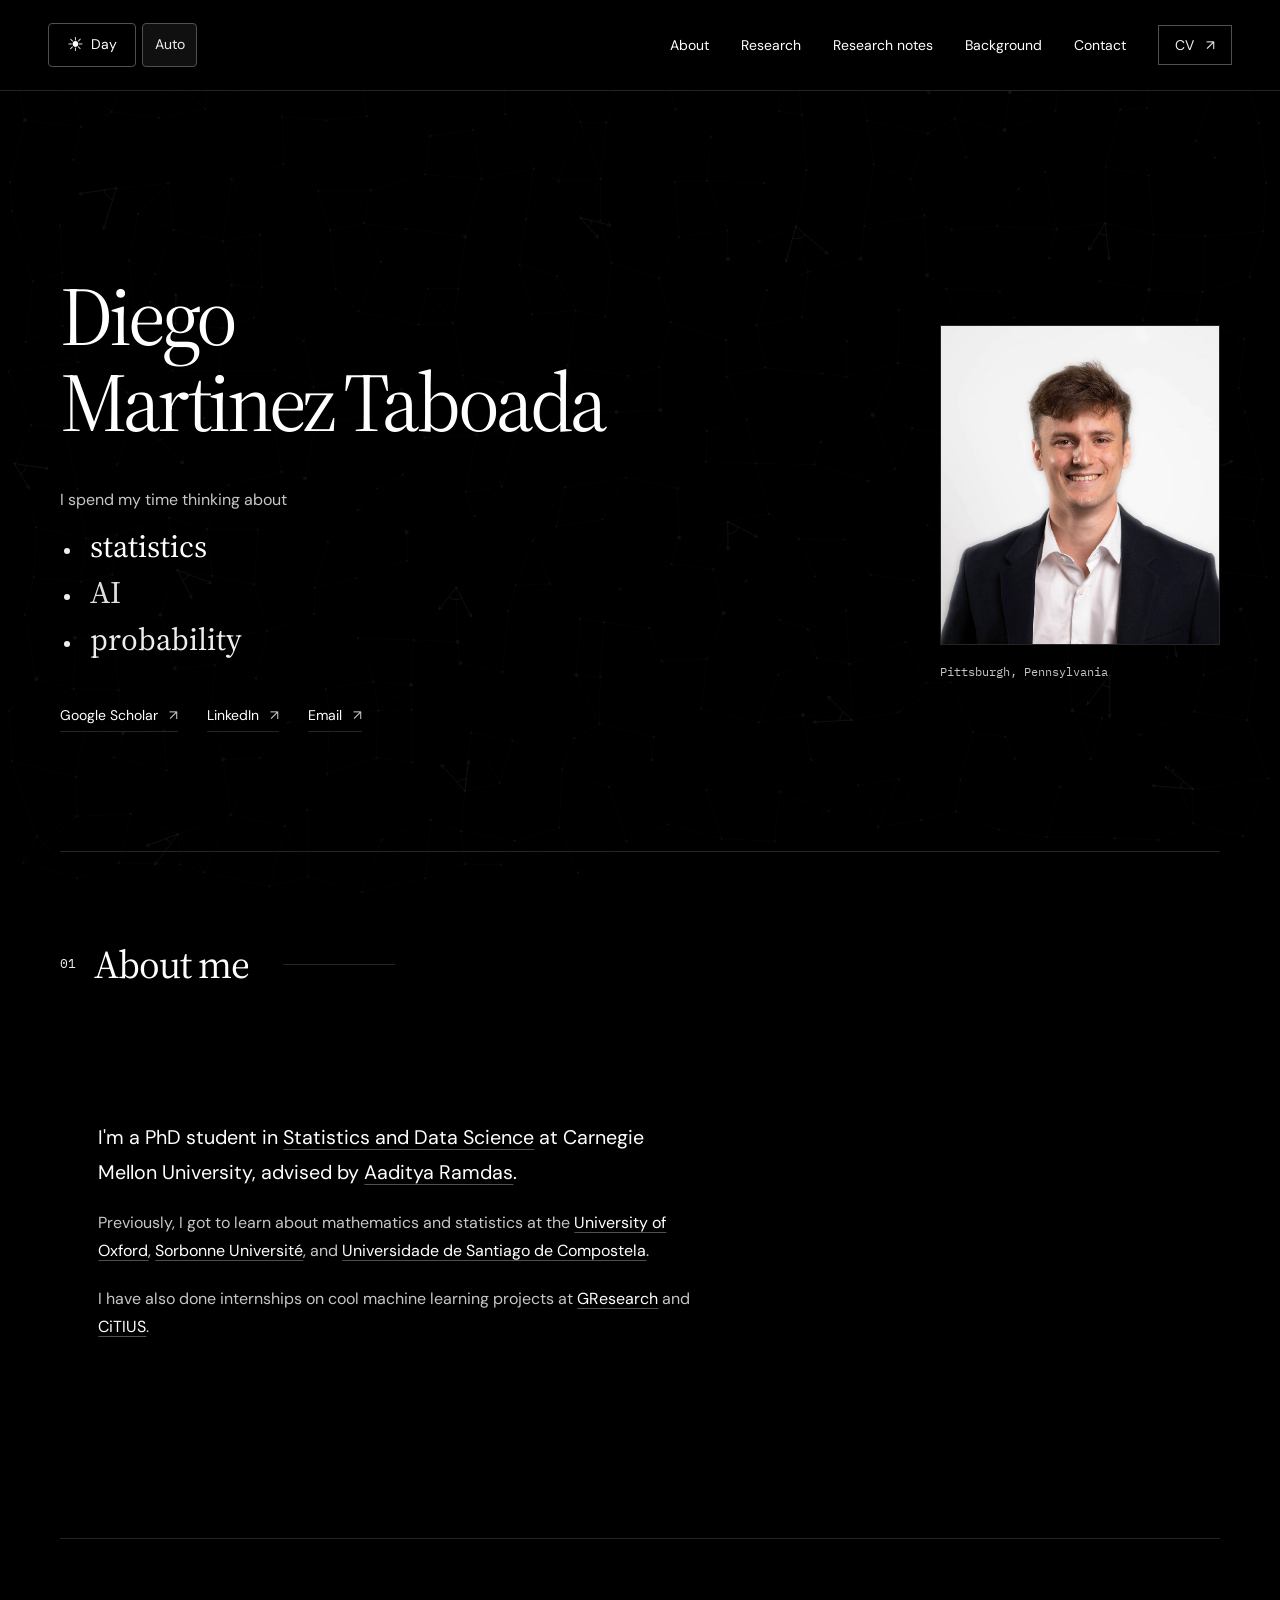
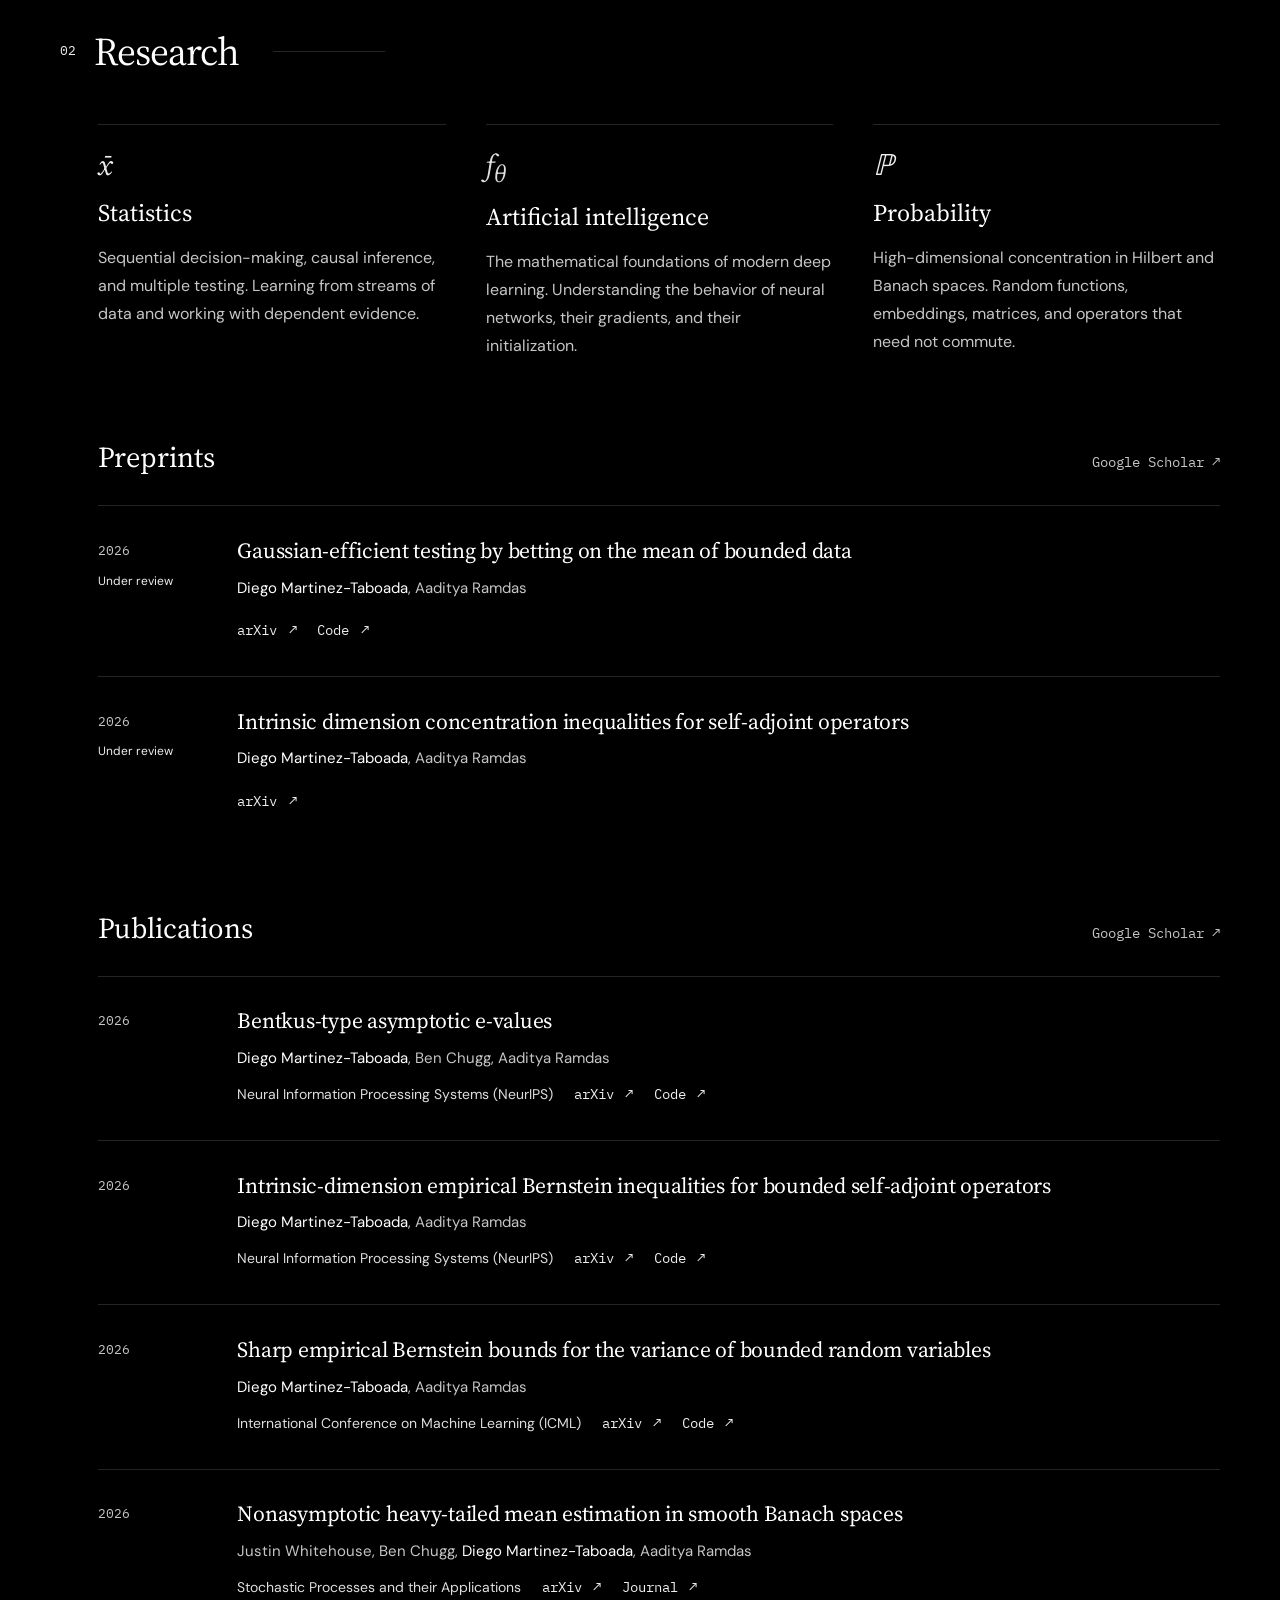
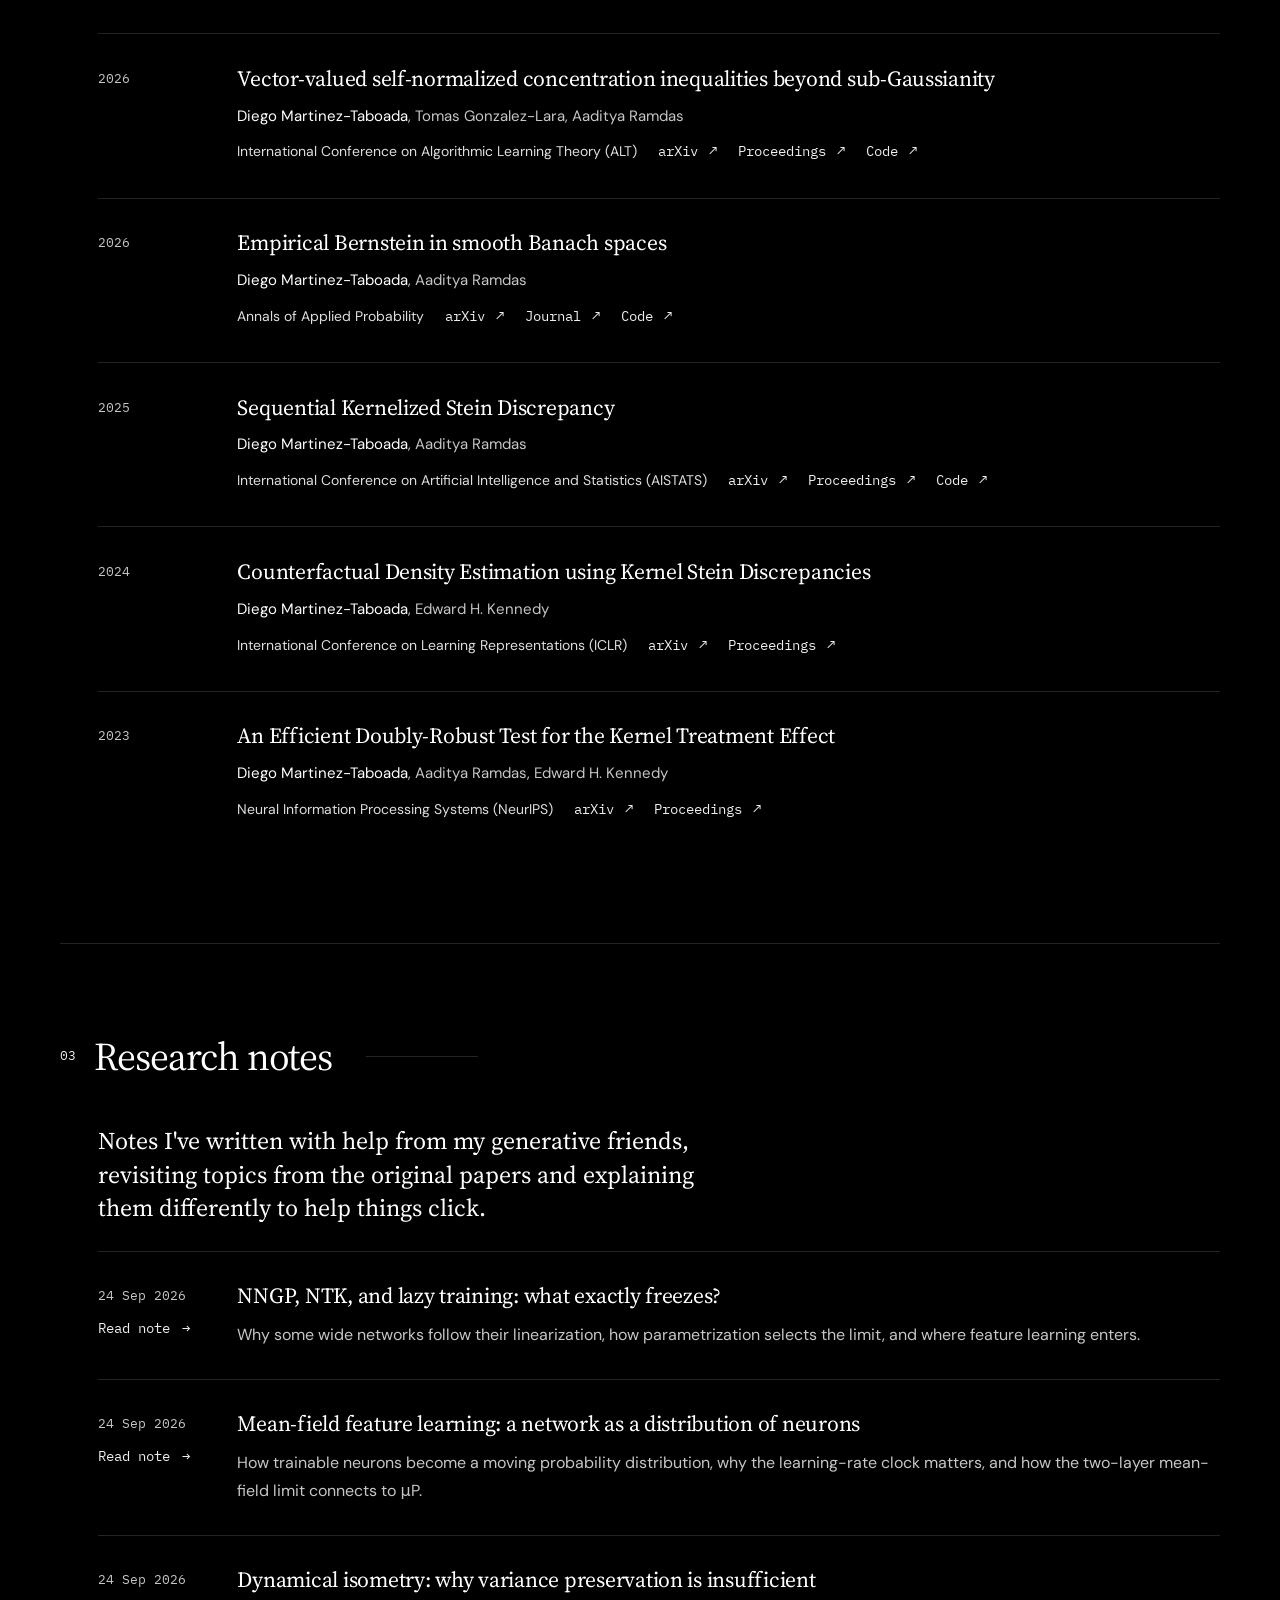
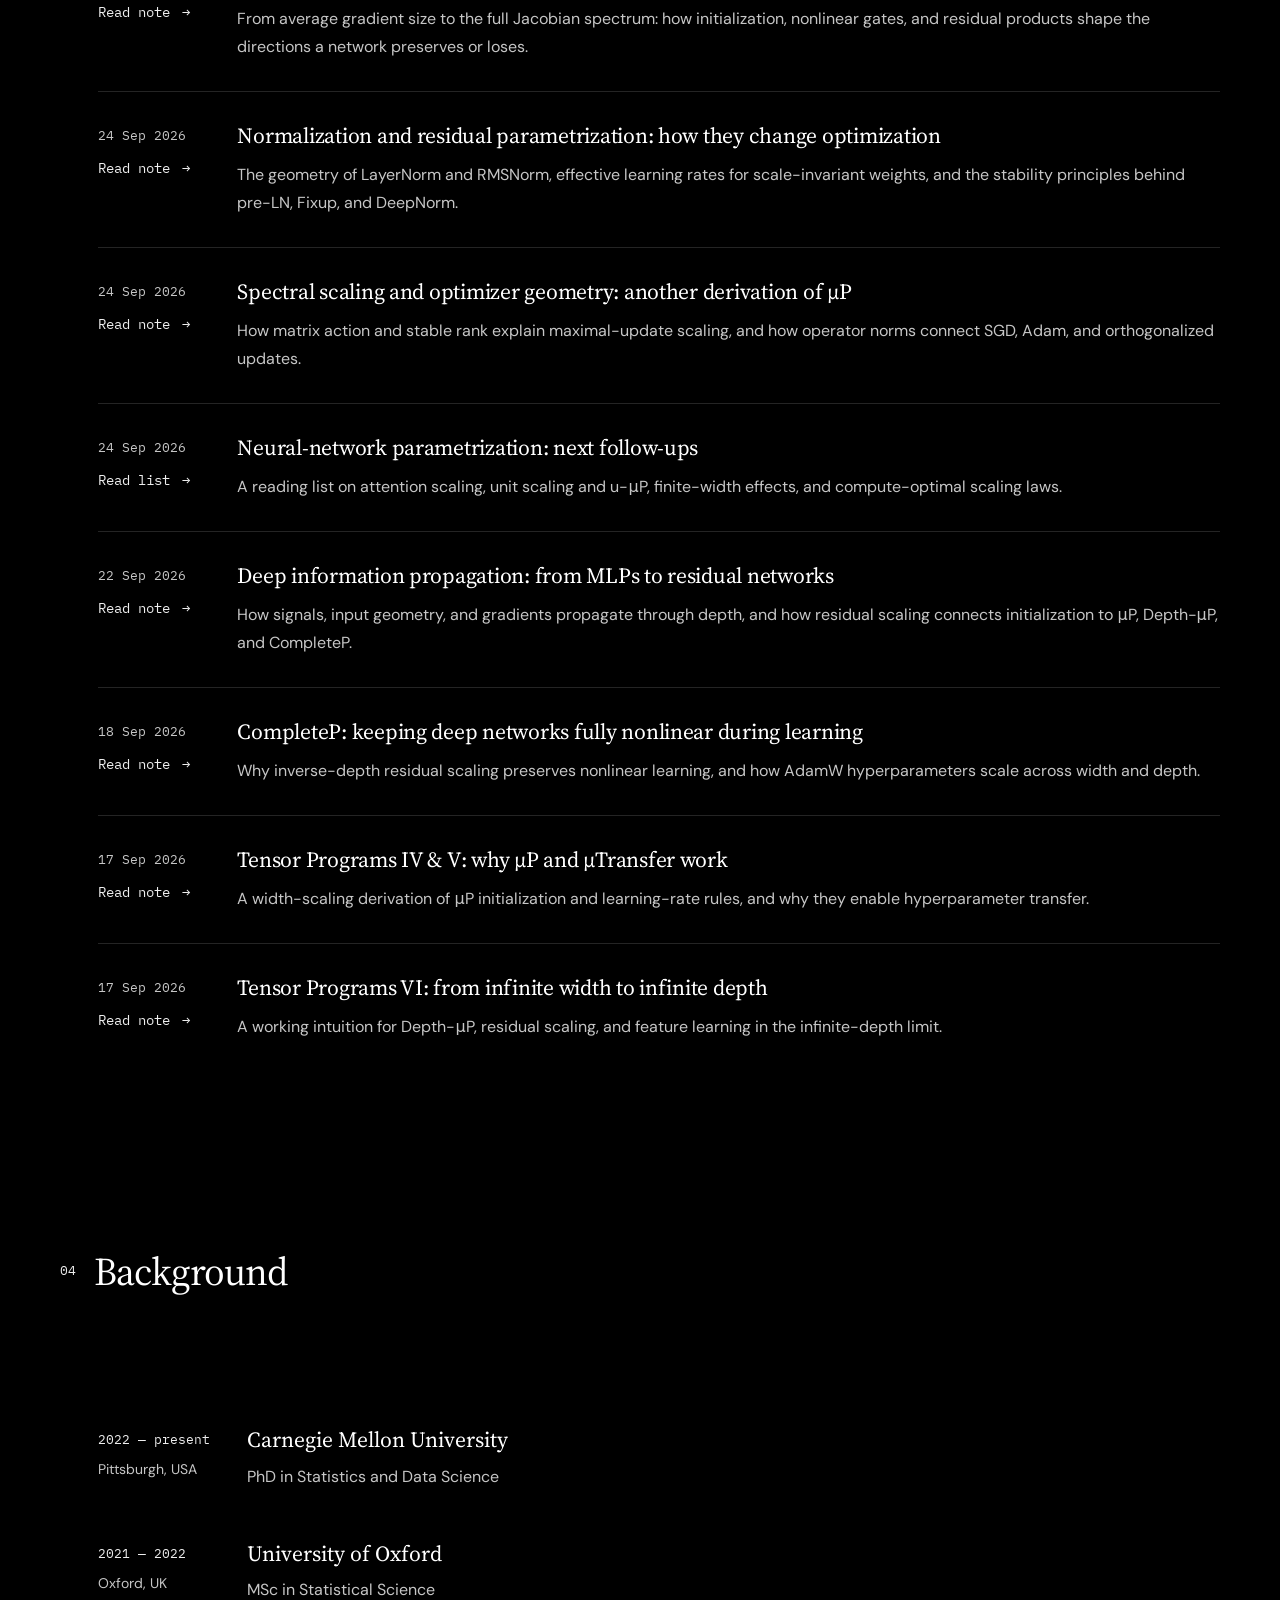
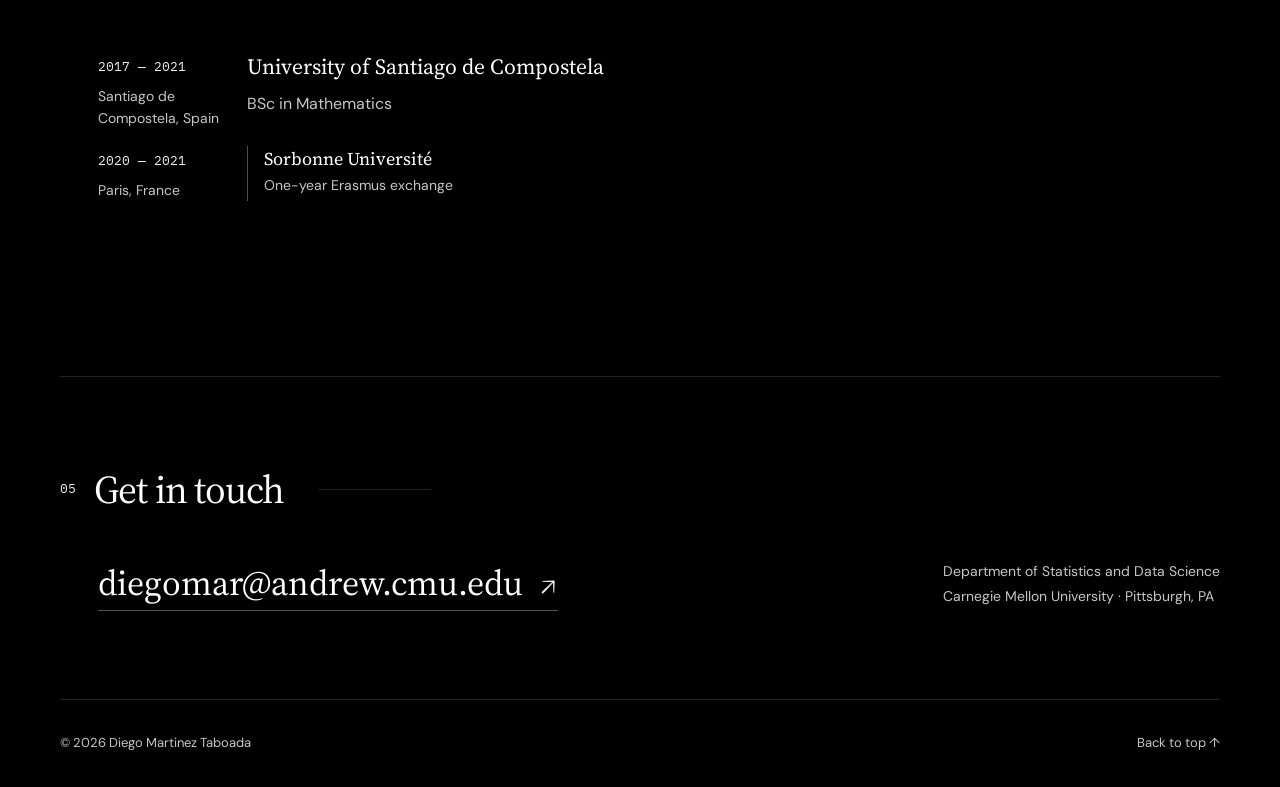
==== commit 86e210b6: "Update under review" ====
--- a/index.html
+++ b/index.html
@@ -82,7 +82,7 @@
       <div class="paper-heading" id="preprints"><h3>Preprints</h3><a class="small-label scholar-link" href="https://scholar.google.com/citations?user=9-p1MCsAAAAJ&amp;hl=en" target="_blank" rel="noopener">Google Scholar <span aria-hidden="true">↗</span></a></div>
       <ol class="paper-list">
         <li class="paper">
-          <div class="paper-year">2026<span class="paper-status">Draft</span></div>
+          <div class="paper-year">2026<span class="paper-status">Under review</span></div>
           <div class="paper-content"><h4>Gaussian-efficient testing by betting on the mean of bounded data</h4><p class="paper-authors"><span class="me">Diego Martinez-Taboada</span>, Aaditya Ramdas</p><div class="paper-links"><a href="https://arxiv.org/abs/2608.21694" target="_blank" rel="noopener">arXiv <span aria-hidden="true">↗</span></a><a href="https://github.com/DMartinezT/betting" target="_blank" rel="noopener">Code <span aria-hidden="true">↗</span></a></div></div>
         </li>
         <li class="paper">
@@ -115,7 +115,7 @@
         </li>
         <li class="paper">
           <div class="paper-year">2026</div>
-          <div class="paper-content"><h4>Empirical Bernstein in smooth Banach spaces</h4><p class="paper-authors"><span class="me">Diego Martinez-Taboada</span>, Aaditya Ramdas</p><div class="paper-publication"><p class="paper-venue">Annals of Applied Probability</p><div class="paper-links"><a href="https://arxiv.org/abs/2409.06060" target="_blank" rel="noopener">arXiv <span aria-hidden="true">↗</span></a><a href="https://projecteuclid.org/journals/annals-of-applied-probability/volume-36/issue-3/Empirical-Bernstein-in-smooth-Banach-spaces/10.1214/25-AAP2277.full" target="_blank" rel="noopener">Journal <span aria-hidden="true">↗</span></a></div></div></div>
+          <div class="paper-content"><h4>Empirical Bernstein in smooth Banach spaces</h4><p class="paper-authors"><span class="me">Diego Martinez-Taboada</span>, Aaditya Ramdas</p><div class="paper-publication"><p class="paper-venue">Annals of Applied Probability</p><div class="paper-links"><a href="https://arxiv.org/abs/2409.06060" target="_blank" rel="noopener">arXiv <span aria-hidden="true">↗</span></a><a href="https://projecteuclid.org/journals/annals-of-applied-probability/volume-36/issue-3/Empirical-Bernstein-in-smooth-Banach-spaces/10.1214/25-AAP2277.full" target="_blank" rel="noopener">Journal <span aria-hidden="true">↗</span></a><a href="https://github.com/DMartinezT/empirical_bernstein_smooth_banach_spaces" target="_blank" rel="noopener">Code <span aria-hidden="true">↗</span></a></div></div></div>
         </li>
         <li class="paper">
           <div class="paper-year">2025</div>
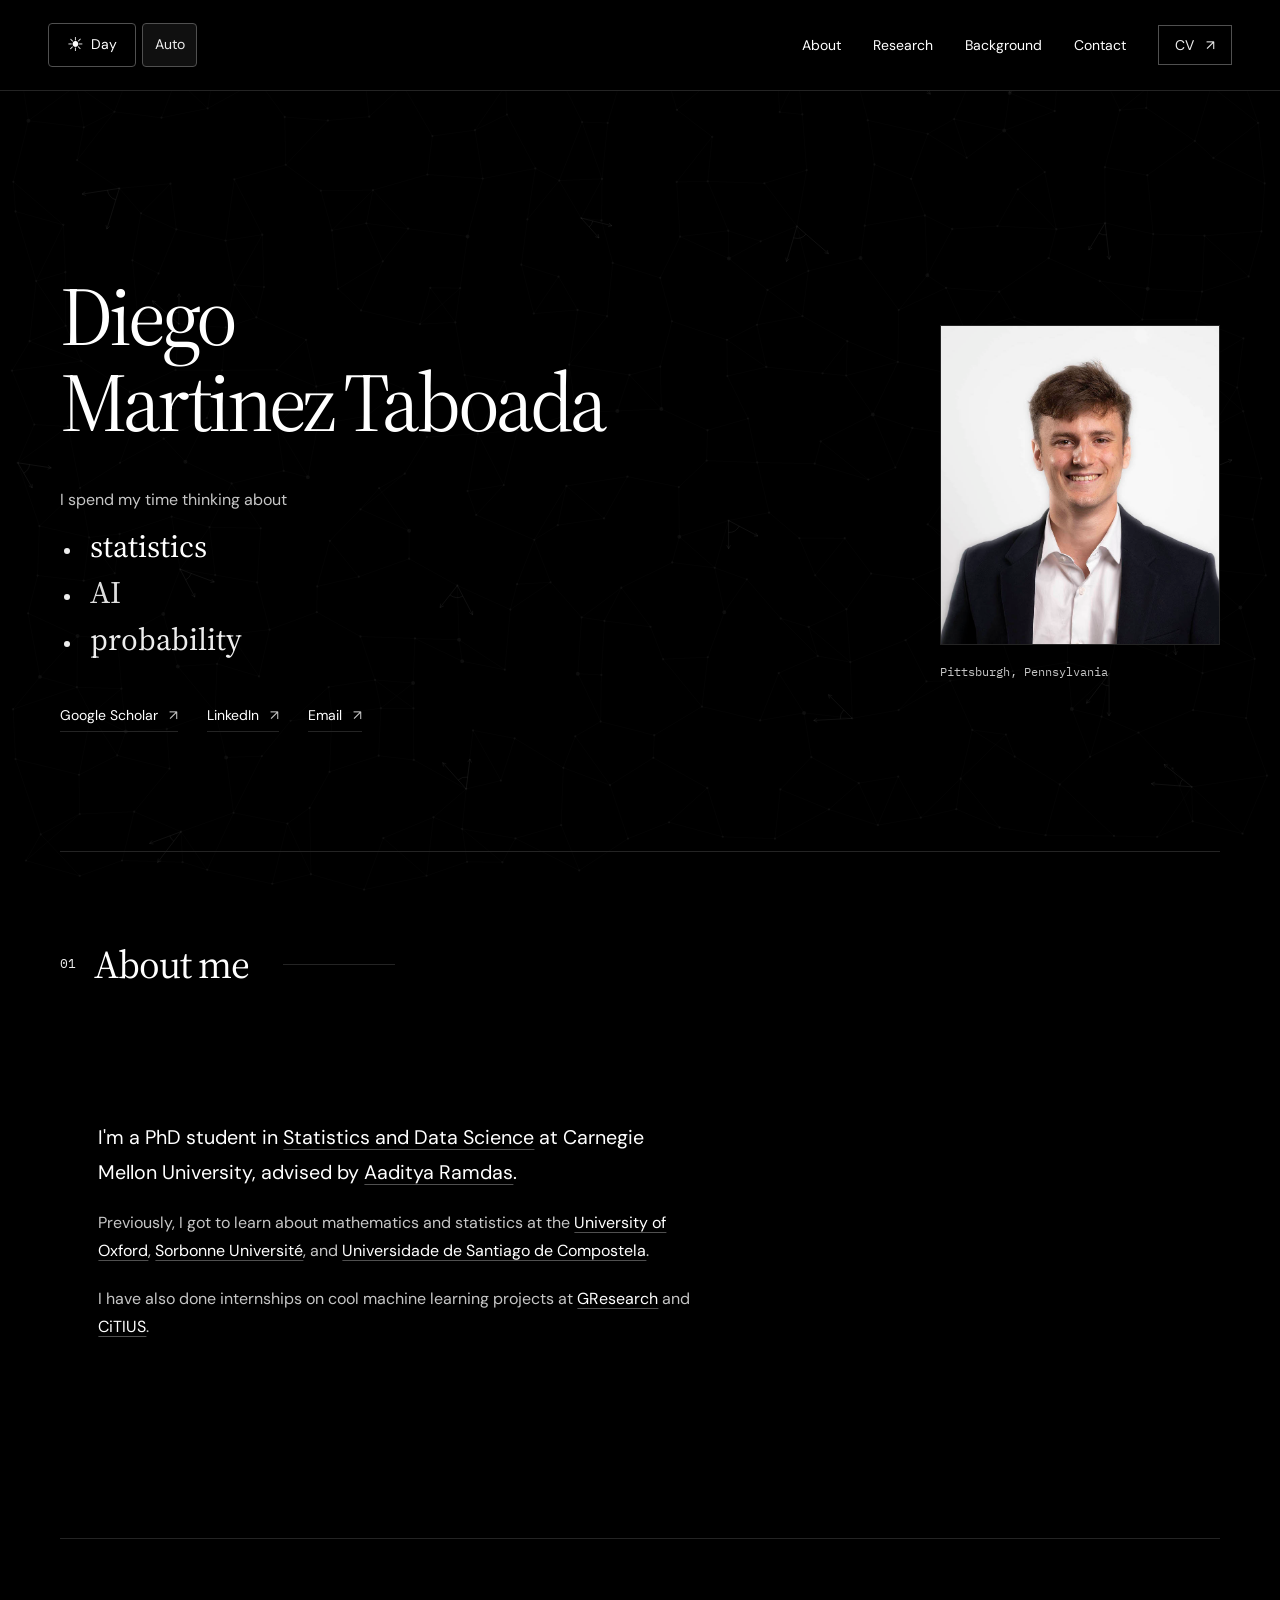
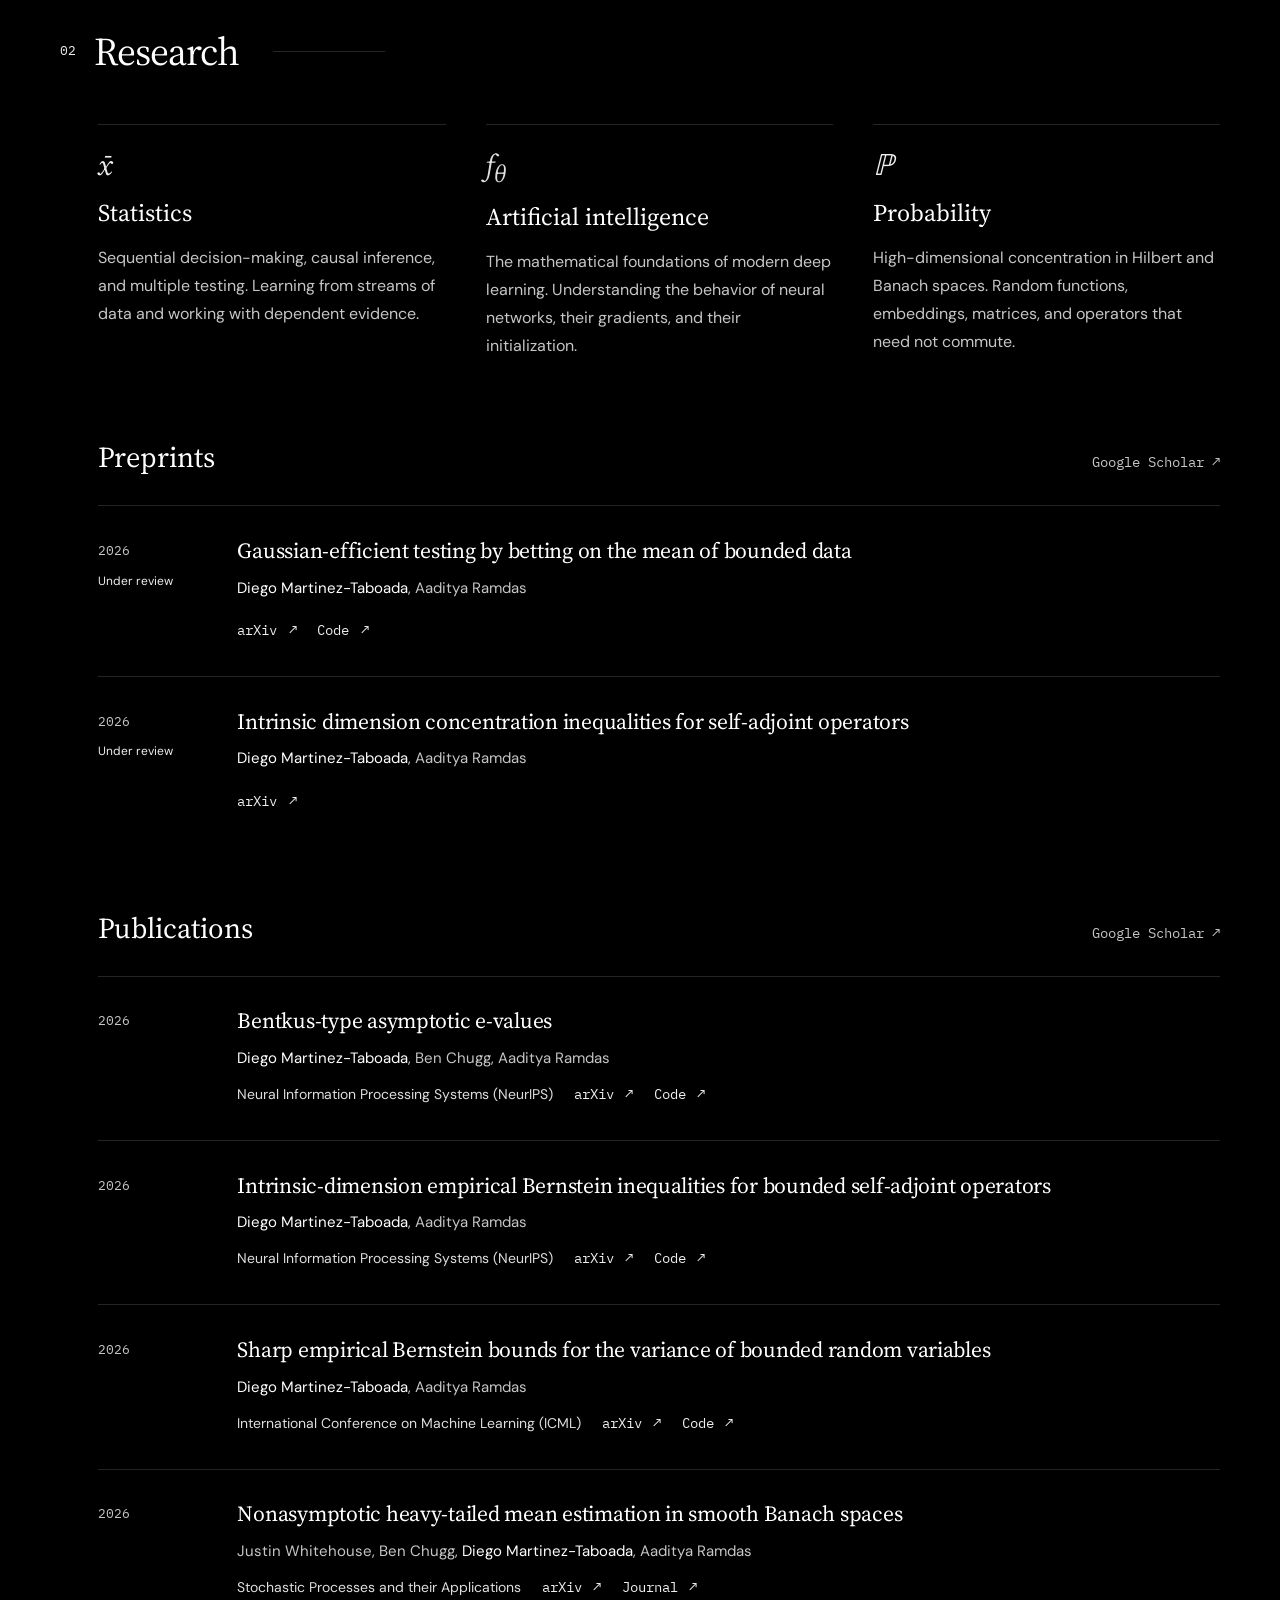
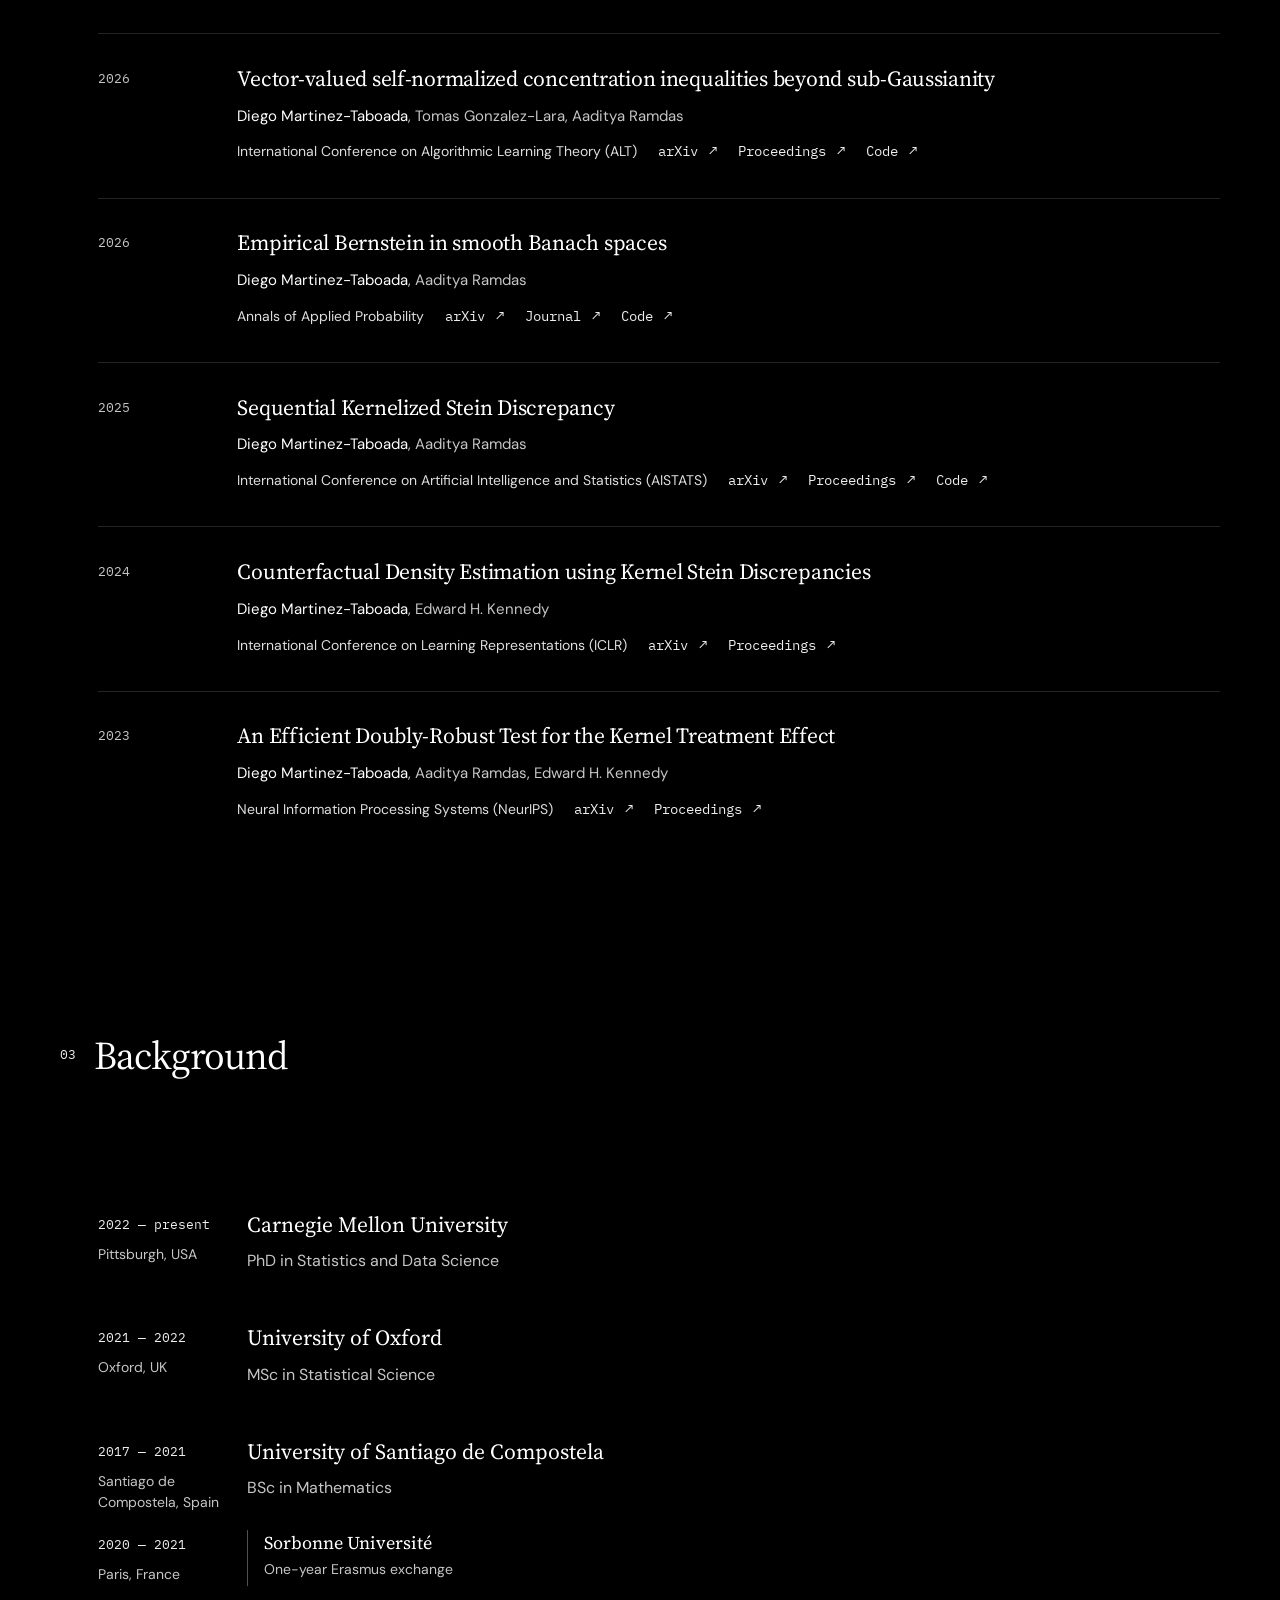
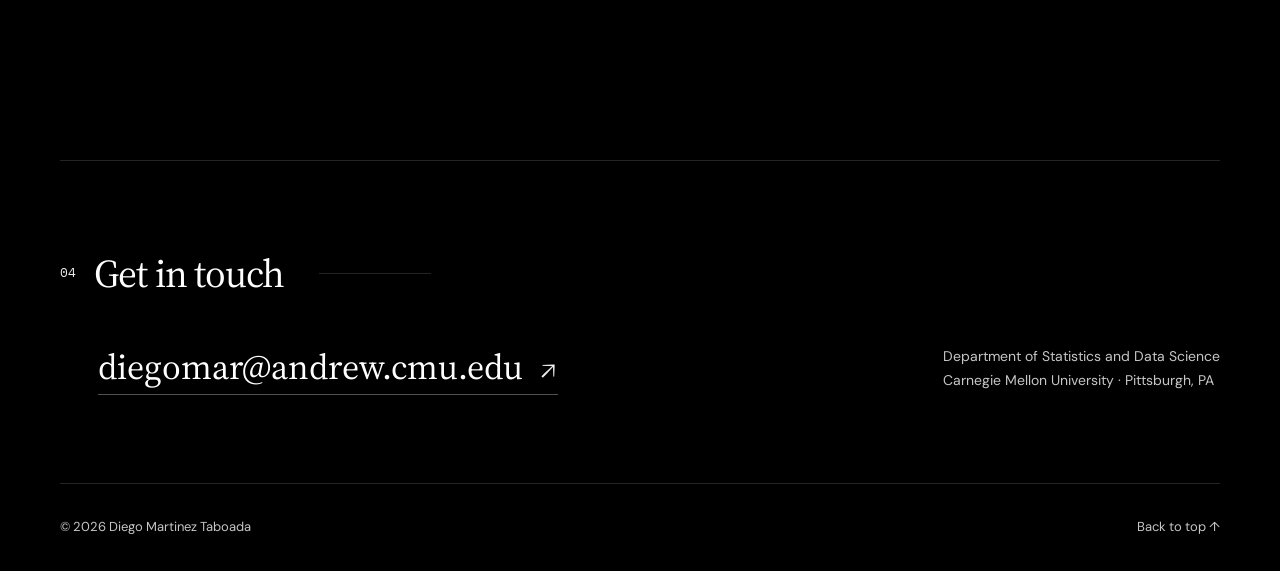
==== commit e1ebb653: "Remove notes from now, they are not polished" ====
--- a/index.html
+++ b/index.html
@@ -30,7 +30,9 @@
       <nav class="navigation" id="main-navigation" aria-label="Main navigation">
         <a href="#about">About</a>
         <a href="#research">Research</a>
+        <!-- Temporarily hidden; restore together with the notes section.
         <a href="#notes">Research notes</a>
+        -->
         <a href="#education">Background</a>
         <a href="#contact">Contact</a>
         <a href="CV.pdf" class="cv-link" target="_blank" rel="noopener">CV <span aria-hidden="true">↗</span></a>
@@ -132,6 +134,8 @@
       </ol>
     </section>
 
+    <!-- Research notes temporarily hidden. To restore, uncomment this section and its navigation link,
+         then change Background and Contact section numbers back to 04 and 05.
     <section class="section wrap" id="notes" aria-labelledby="notes-title">
       <div class="section-heading"><span class="section-number" aria-hidden="true">03</span><h2 id="notes-title">Research notes</h2><span class="heading-rule"></span></div>
       <p class="notes-intro">Notes I've written with help from my generative friends, revisiting topics from the original papers and explaining them differently to help things click.</p>
@@ -239,8 +243,10 @@
       </ol>
     </section>
 
+    -->
+
     <section class="section wrap education-section" id="education" aria-labelledby="education-title">
-      <div class="section-heading"><span class="section-number" aria-hidden="true">04</span><h2 id="education-title">Background</h2></div>
+      <div class="section-heading"><span class="section-number" aria-hidden="true">03</span><h2 id="education-title">Background</h2></div>
       <div class="education-grid">
         <ol class="education-list">
           <li>
@@ -265,7 +271,7 @@
     </section>
 
     <section class="section wrap contact-section" id="contact" aria-labelledby="contact-title">
-      <div class="section-heading"><span class="section-number" aria-hidden="true">05</span><h2 id="contact-title">Get in touch</h2><span class="heading-rule"></span></div>
+      <div class="section-heading"><span class="section-number" aria-hidden="true">04</span><h2 id="contact-title">Get in touch</h2><span class="heading-rule"></span></div>
       <div class="contact-body"><a class="email-link" href="mailto:diegomar@andrew.cmu.edu">diegomar@andrew.cmu.edu <span aria-hidden="true">↗</span></a><p>Department of Statistics and Data Science<br>Carnegie Mellon University · Pittsburgh, PA</p></div>
     </section>
   </main>
